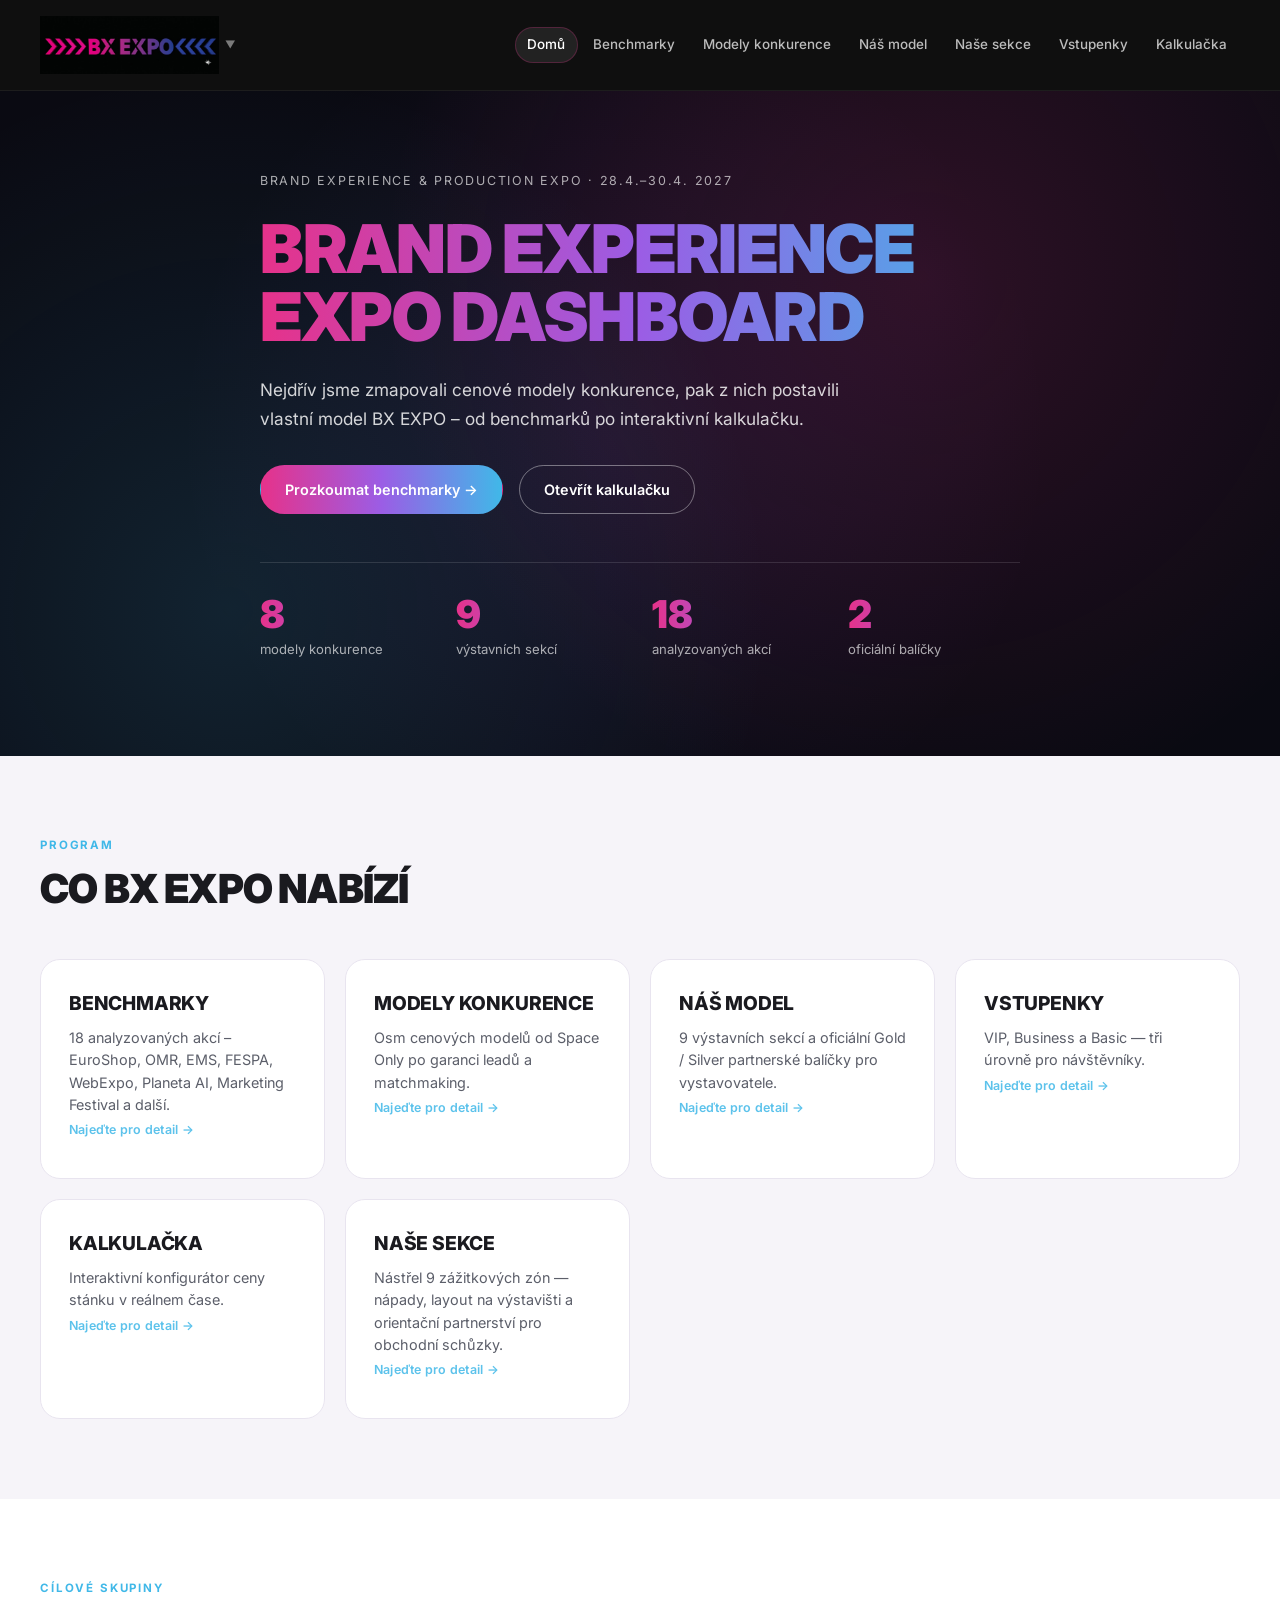
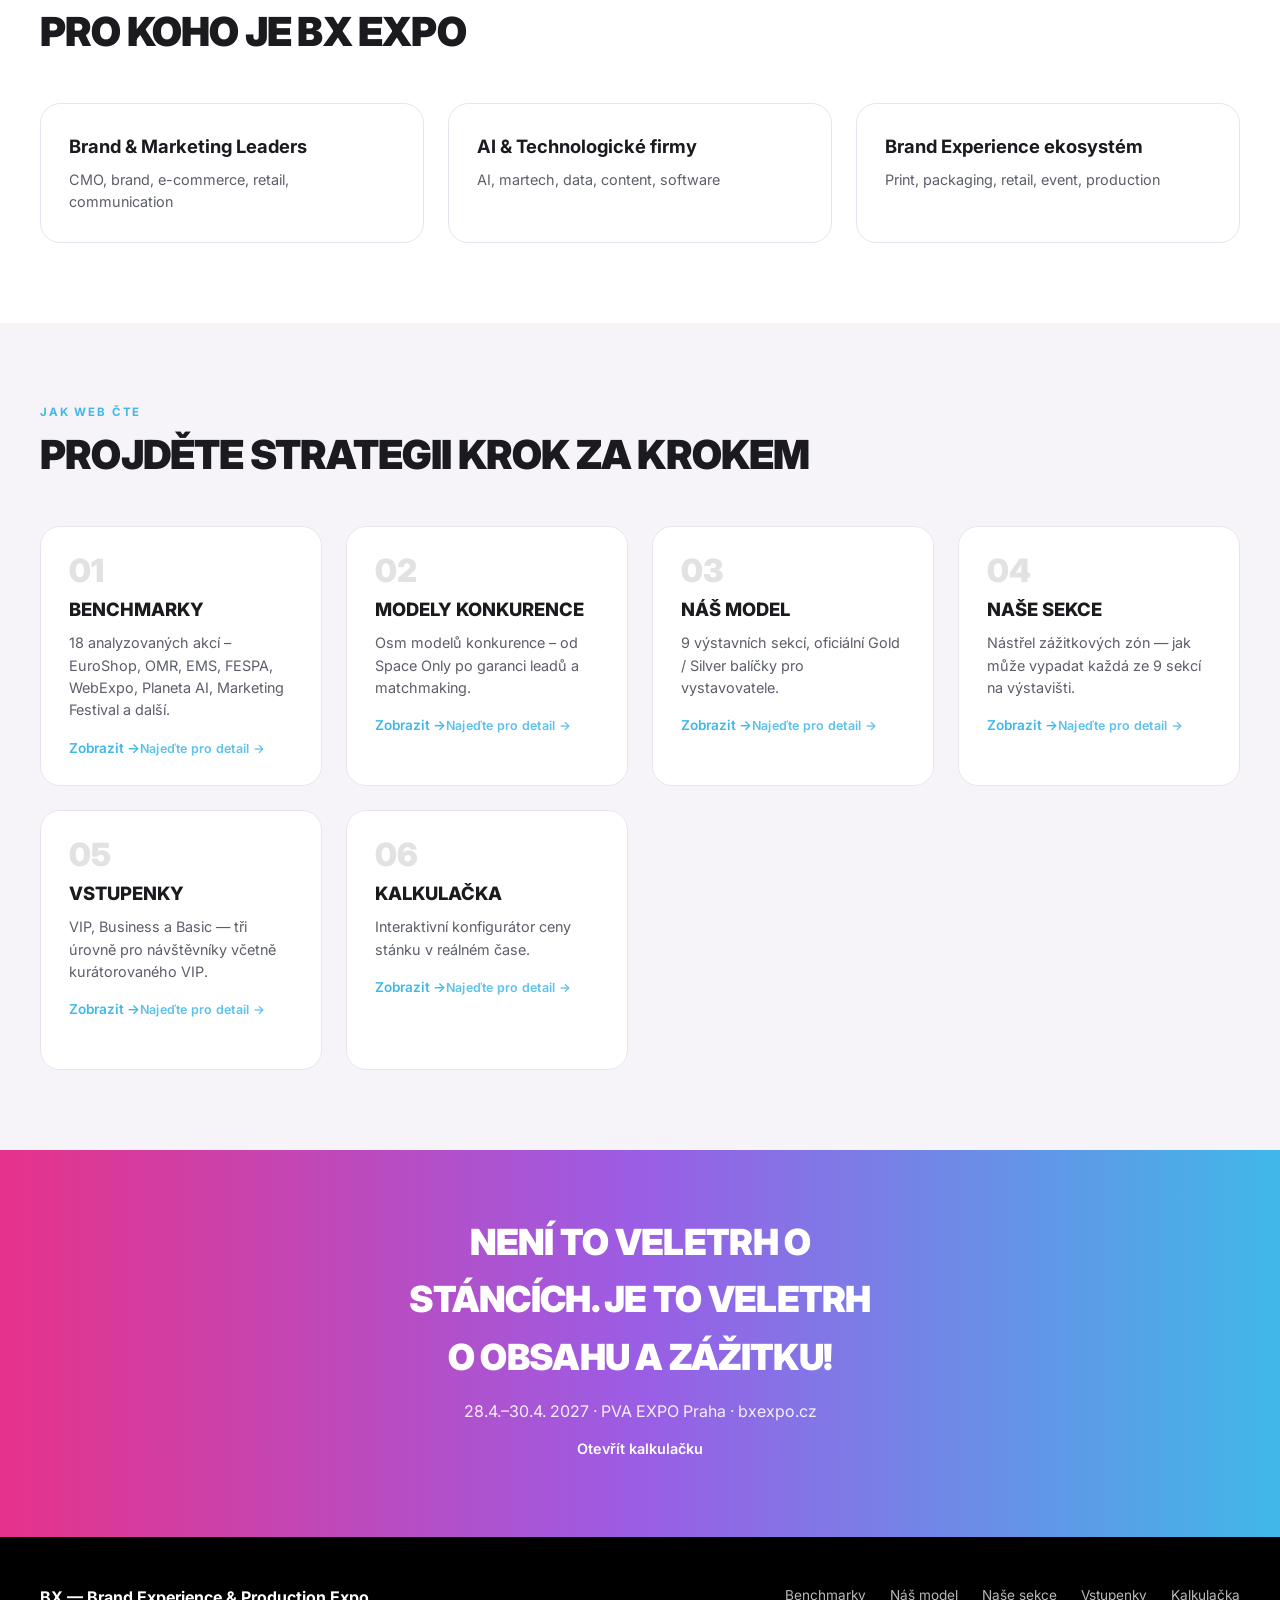
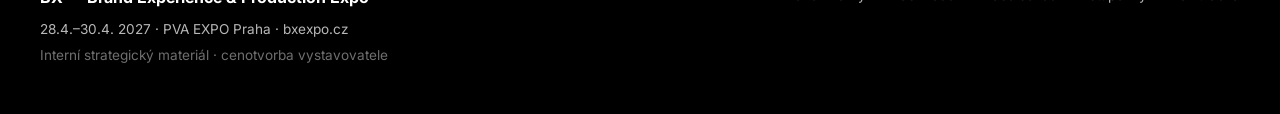
==== index.html @ 4efc547f "Auto-sync z Cursoru" ====
<!DOCTYPE html>
<html lang="cs">
<head>
<meta charset="UTF-8">
<meta name="viewport" content="width=device-width, initial-scale=1.0">
<title>Brand Experience EXPO Dashboard</title>
<meta name="description" content="Brand Experience EXPO Dashboard – strategie cenotvorby, benchmarky a kalkulačka.">
<meta property="og:title" content="Brand Experience EXPO Dashboard">
<meta property="og:description" content="Interní dashboard pro Brand Experience & Production Expo – benchmarky, modely a kalkulačka.">
<meta property="og:type" content="website">
<meta name="twitter:title" content="Brand Experience EXPO Dashboard">
<meta name="twitter:description" content="Interní dashboard pro Brand Experience & Production Expo.">
<style>
@import url('https://fonts.googleapis.com/css2?family=Inter:wght@400;500;600;700;800;900&display=swap');

:root {
--hero-bg: #0a0a12;
--hero-bg-dark: #000000;
--surface: #ffffff;
--surface-muted: #f6f4f9;
--surface-dark: #0d0d16;
--text: #1a1a1f;
--text-muted: #5c5f6a;
--text-light: #ffffff;
--text-light-muted: rgba(255, 255, 255, 0.72);
--border: #e8e4ef;
--bx-pink: #e6328a;
--bx-purple: #9b5de5;
--bx-cyan: #40b8e8;
--accent: var(--bx-cyan);
--accent-2: var(--bx-purple);
--accent-3: var(--bx-pink);
--accent-gradient: linear-gradient(90deg, #e6328a 0%, #9b5de5 50%, #40b8e8 100%);
--radius: 12px;
--radius-lg: 20px;
--shadow: 0 8px 32px rgba(0, 0, 0, 0.08);
--max-width: 1200px;
font-family:'Inter', system-ui, -apple-system, sans-serif;
line-height: 1.6;
color: var(--text);
background: var(--surface);
}

*, *::before, *::after { box-sizing: border-box; margin: 0; padding: 0; }
html { scroll-behavior: smooth; }
body { min-height: 100vh; }
a { color: inherit; text-decoration: none; }
img { max-width: 100%; display: block; }
button, input, select { font: inherit; }
button { cursor: pointer; border: none; background: none; }

.container { width: min(var(--max-width), calc(100% - 3rem)); margin-inline: auto; }

/* ── Header ── */
.site-header {
position: sticky;
top: 0;
z-index: 100;
background: rgba(0, 0, 0, 0.94);
backdrop-filter: blur(12px);
border-bottom: 1px solid rgba(255,255,255,0.06);
}
.header-inner {
display: flex;
align-items: center;
justify-content: space-between;
padding: 0.85rem 0;
gap: 2rem;
flex-wrap: wrap;
position: relative;
}
.logo {
display: flex;
align-items: center;
flex-shrink: 0;
margin-right: auto;
padding: 0.15rem 0;
transition: opacity 0.2s, transform 0.2s;
}
.logo:hover {
opacity: 0.92;
transform: scale(1.02);
}

.logo-picker {
position: relative;
flex-shrink: 0;
margin-right: auto;
}
.logo-picker-trigger {
display: flex;
align-items: center;
gap: 0.35rem;
padding: 0.15rem 0;
border-radius: 8px;
transition: opacity 0.2s, transform 0.2s;
cursor: pointer;
}
.logo-picker-trigger:hover {
opacity: 0.92;
transform: scale(1.02);
}
.logo-picker-chevron {
color: rgba(255,255,255,0.45);
font-size: 0.65rem;
line-height: 1;
transition: transform 0.2s;
}
.logo-picker.open.logo-picker-chevron {
transform: rotate(180deg);
}
.logo-picker-menu {
display: none;
position: absolute;
top: calc(100% + 0.5rem);
left: 0;
min-width: 280px;
max-width: min(420px, calc(100vw - 2rem));
max-height: min(70vh, 520px);
overflow-y: auto;
background: #111118;
border: 1px solid rgba(255,255,255,0.1);
border-radius: 14px;
box-shadow: 0 16px 48px rgba(0,0,0,0.45);
padding: 0.5rem;
z-index: 200;
}
.logo-picker.open.logo-picker-menu {
display: block;
}
.logo-picker-title {
font-size: 0.7rem;
text-transform: uppercase;
letter-spacing: 0.1em;
color: rgba(255,255,255,0.45);
padding: 0.35rem 0.6rem 0.55rem;
}
.logo-picker-option {
display: flex;
align-items: center;
gap: 0.75rem;
width: 100%;
padding: 0.55rem 0.65rem;
border-radius: 10px;
text-align: left;
color: rgba(255,255,255,0.85);
transition: background 0.15s;
}
.logo-picker-option:hover {
background: rgba(255,255,255,0.06);
}
.logo-picker-option.active {
background: rgba(230,50,138,0.12);
box-shadow: inset 0 0 0 1px rgba(230,50,138,0.28);
}
.logo-picker-option-preview {
flex: 0 0 210px;
height: 52px;
display: flex;
align-items: center;
justify-content: flex-start;
background: #000;
border-radius: 6px;
padding: 6px 12px;
overflow: hidden;
}
.logo-picker-option img {
height: 40px;
width: auto;
max-width: 186px;
object-fit: contain;
object-position: left center;
display: block;
}
.logo-picker-option-label {
font-size: 0.78rem;
font-weight: 600;
line-height: 1.3;
}

.logo-img {
height: 44px;
min-height: 44px;
width: auto;
display: block;
object-fit: contain;
object-position: left center;
}
.logo-img.logo-img--chevrons {
height: 58px;
min-height: 58px;
}
.nav-desktop { display: flex; gap: 0.15rem; flex-wrap: wrap; }
.nav-link {
color: var(--text-light-muted);
padding: 0.45rem 0.8rem;
border-radius: 999px;
font-size: 0.84rem;
font-weight: 500;
transition: all 0.2s;
}
.nav-link:hover,.nav-link.active {
color: var(--text-light);
background: rgba(255,255,255,0.08);
box-shadow: inset 0 0 0 1px rgba(230,50,138,0.25);
}
.mobile-nav-toggle { display: none; color: white; padding: 0.5rem; font-size: 1.5rem; line-height: 1; }

/* ── Buttons ── */
.btn {
display: inline-flex;
align-items: center;
justify-content: center;
gap: 0.5rem;
padding: 0.75rem 1.5rem;
border-radius: 999px;
font-weight: 600;
font-size: 0.9rem;
transition: all 0.2s;
border: 1px solid transparent;
white-space: nowrap;
}
.btn-primary { background: var(--accent-gradient); color: #fff; }
.btn-primary:hover { transform: translateY(-1px); box-shadow: 0 8px 24px rgba(230,50,138,0.28); }
.btn-outline { border-color: rgba(255,255,255,0.4); color: var(--text-light); }
.btn-outline:hover { background: rgba(255,255,255,0.1); }
.btn-dark { background: var(--hero-bg); color: var(--text-light); }
.btn-dark:hover { background: var(--hero-bg-dark); }

/* ── Hero ── */
.hero {
background: var(--hero-bg);
color: var(--text-light);
padding: 5rem 0 6rem;
position: relative;
overflow: hidden;
}
.hero::before {
content:'';
position: absolute;
inset: 0;
background:
radial-gradient(circle at 72% 28%, rgba(230,50,138,0.16), transparent 52%),
radial-gradient(circle at 18% 78%, rgba(64,184,232,0.14), transparent 46%),
radial-gradient(circle at 48% 52%, rgba(155,93,229,0.1), transparent 58%);
pointer-events: none;
}
.hero-content { position: relative; max-width: 760px; }
.hero-eyebrow {
font-size: 0.78rem;
text-transform: uppercase;
letter-spacing: 0.14em;
opacity: 0.65;
margin-bottom: 1.5rem;
}
.hero h1 {
font-size: clamp(2.4rem, 6vw, 4.2rem);
font-weight: 900;
line-height: 1.02;
letter-spacing: -0.02em;
text-transform: uppercase;
margin-bottom: 1.5rem;
background: var(--accent-gradient);
-webkit-background-clip: text;
-webkit-text-fill-color: transparent;
background-clip: text;
color: transparent;
}
.gradient-text {
background: var(--accent-gradient);
-webkit-background-clip: text;
-webkit-text-fill-color: transparent;
background-clip: text;
color: transparent;
}
.hero-lead { font-size: 1.08rem; opacity: 0.82; margin-bottom: 2rem; max-width: 580px; line-height: 1.65; }
.hero-actions { display: flex; flex-wrap: wrap; gap: 1rem; }
.stats-row {
display: grid;
grid-template-columns: repeat(auto-fit, minmax(130px, 1fr));
gap: 1.5rem;
margin-top: 3rem;
padding-top: 2rem;
border-top: 1px solid rgba(255,255,255,0.12);
}
.stat-num {
font-size: 2.4rem;
font-weight: 900;
line-height: 1;
background: var(--accent-gradient);
-webkit-background-clip: text;
-webkit-text-fill-color: transparent;
background-clip: text;
}
.stat-label { font-size: 0.82rem; opacity: 0.65; margin-top: 0.35rem; }

/* ── Page hero ── */
.page-hero {
background: var(--hero-bg);
color: var(--text-light);
padding: 3.5rem 0;
position: relative;
overflow: hidden;
}
.page-hero::before {
content:'';
position: absolute;
inset: 0;
background:
radial-gradient(circle at 82% 18%, rgba(64,184,232,0.12), transparent 45%),
radial-gradient(circle at 12% 82%, rgba(230,50,138,0.1), transparent 42%);
pointer-events: none;
}
.page-hero.container { position: relative; }
.page-hero h1 {
font-size: clamp(2rem, 4vw, 2.75rem);
font-weight: 900;
letter-spacing: -0.02em;
text-transform: uppercase;
background: var(--accent-gradient);
-webkit-background-clip: text;
-webkit-text-fill-color: transparent;
background-clip: text;
color: transparent;
}
.page-hero p { margin-top: 1rem; opacity: 0.78; max-width: 640px; font-size: 1.05rem; }

/* ── Sections ── */
.section { padding: 5rem 0; }
.section-muted { background: var(--surface-muted); }
.section-dark { background: var(--surface-dark); color: var(--text-light); }
.section-header { margin-bottom: 3rem; }
.section-eyebrow {
font-size: 0.72rem;
text-transform: uppercase;
letter-spacing: 0.16em;
color: var(--accent);
font-weight: 700;
margin-bottom: 0.75rem;
}
.section-title {
font-size: clamp(1.75rem, 4vw, 2.5rem);
font-weight: 900;
letter-spacing: -0.02em;
line-height: 1.12;
text-transform: uppercase;
}
.section-desc { margin-top: 1rem; color: var(--text-muted); max-width: 640px; font-size: 1.05rem; }
.section-dark.section-desc { color: var(--text-light-muted); }

/* ── Feature cards (IW style) ── */
.feature-grid {
display: grid;
grid-template-columns: repeat(auto-fill, minmax(260px, 1fr));
gap: 1.25rem;
}
.feature-card {
background: transparent;
border: none;
border-radius: var(--radius-lg);
padding: 0;
min-height: 220px;
}
.feature-card:hover { box-shadow: none; transform: none; }
.feature-card h3 {
font-size: 1.2rem;
font-weight: 800;
margin-bottom: 0.6rem;
text-transform: uppercase;
letter-spacing: -0.01em;
}
.feature-card p { font-size: 0.92rem; color: var(--text-muted); line-height: 1.55; }

/* ── Cards ── */
.card-grid { display: grid; grid-template-columns: repeat(auto-fill, minmax(300px, 1fr)); gap: 1.5rem; }
.card {
background: var(--surface);
border: 1px solid var(--border);
border-radius: var(--radius-lg);
padding: 1.75rem;
transition: box-shadow 0.2s, transform 0.2s;
}
.card:not(.flip-card):hover { box-shadow: var(--shadow); transform: translateY(-2px); }
.card-num { font-size: 0.75rem; font-weight: 700; color: var(--accent); margin-bottom: 0.5rem; }
.card h3 { font-size: 1.15rem; font-weight: 700; margin-bottom: 0.5rem; }
.card-sub { font-size: 0.85rem; color: var(--accent-2); font-weight: 500; margin-bottom: 0.75rem; }
.card p { font-size: 0.9rem; color: var(--text-muted); line-height: 1.55; }

/* ── Badges ── */
.badge {
display: inline-block;
padding: 0.2rem 0.6rem;
border-radius: 999px;
font-size: 0.68rem;
font-weight: 700;
text-transform: uppercase;
letter-spacing: 0.05em;
}
.badge-new { background: rgba(230,50,138,0.14); color: #c2187a; }
.badge-k { background: rgba(239,68,68,0.12); color: #dc2626; }
.badge-i { background: rgba(64,184,232,0.14); color: #1d9fd4; }
.badge-p { background: rgba(155,93,229,0.14); color: #7c3aed; }

/* ── Compare boxes ── */
.compare-grid { display: grid; grid-template-columns: repeat(auto-fit, minmax(280px, 1fr)); gap: 1.5rem; }
.compare-box { padding: 2rem; border-radius: var(--radius-lg); border: 1px solid var(--border); }
.compare-box.old { background: var(--surface-muted); }
.compare-box.new {
background: var(--surface-dark);
color: var(--text-light);
border-color: transparent;
box-shadow: 0 0 0 1px rgba(64,184,232,0.28);
}
.compare-box h3 { font-size: 1rem; font-weight: 700; margin-bottom: 1.25rem; }
.compare-box ul { list-style: none; display: flex; flex-direction: column; gap: 0.75rem; }
.compare-box li { font-size: 0.9rem; padding-left: 1.25rem; position: relative; }
.compare-box li::before { content:'→'; position: absolute; left: 0; opacity: 0.5; }

/* ── Ticket cards (IW pricing style) ── */
.ticket-grid { display: grid; grid-template-columns: repeat(auto-fill, minmax(260px, 1fr)); gap: 1.25rem; }
.ticket-card.official { border: 2px solid rgba(230,50,138,0.35); }
.ticket-card.official.highlight { border-color: var(--bx-pink); box-shadow: 0 12px 40px rgba(230,50,138,0.15); }
.package-badge {
display: inline-block;
font-size: 0.68rem;
font-weight: 700;
text-transform: uppercase;
letter-spacing: 0.08em;
color: var(--bx-pink);
background: rgba(230,50,138,0.1);
padding: 0.25rem 0.65rem;
border-radius: 999px;
margin-bottom: 0.75rem;
}
.draft-packages.ticket-card { opacity: 0.92; }

/* ── Vstupenky návštěvníků ── */
.vip-invite-banner {
background: linear-gradient(135deg, rgba(230,50,138,0.12) 0%, rgba(155,93,229,0.14) 50%, rgba(64,184,232,0.12) 100%);
border: 1px solid rgba(230,50,138,0.28);
border-radius: var(--radius-lg);
padding: 1.75rem 2rem;
margin-bottom: 2rem;
position: relative;
overflow: hidden;
}
.vip-invite-banner::before {
content:'';
position: absolute;
inset: 0;
background: radial-gradient(circle at 85% 20%, rgba(230,50,138,0.15), transparent 55%);
pointer-events: none;
}
.vip-invite-banner-inner { position: relative; max-width: 820px; }
.vip-invite-eyebrow {
display: inline-flex;
align-items: center;
gap: 0.4rem;
font-size: 0.68rem;
font-weight: 800;
text-transform: uppercase;
letter-spacing: 0.1em;
color: var(--bx-pink);
background: rgba(230,50,138,0.12);
padding: 0.3rem 0.75rem;
border-radius: 999px;
margin-bottom: 0.85rem;
}
.vip-invite-banner h3 {
font-size: 1.35rem;
font-weight: 900;
line-height: 1.25;
margin-bottom: 0.65rem;
}
.vip-invite-banner p {
font-size: 0.95rem;
color: var(--text-muted);
line-height: 1.6;
margin-bottom: 0.75rem;
}
.vip-invite-list {
list-style: none;
display: flex;
flex-wrap: wrap;
gap: 0.5rem 0.75rem;
margin-top: 1rem;
}
.vip-invite-list li {
font-size: 0.78rem;
font-weight: 600;
padding: 0.35rem 0.75rem;
border-radius: 999px;
background: rgba(255,255,255,0.75);
border: 1px solid rgba(230,50,138,0.18);
color: var(--text);
}

.visitor-ticket-grid {
display: grid;
grid-template-columns: repeat(auto-fill, minmax(260px, 1fr));
gap: 1.25rem;
}
.visitor-ticket-card {
background: var(--surface);
border: 1px solid var(--border);
border-radius: var(--radius-lg);
padding: 1.75rem;
display: flex;
flex-direction: column;
min-height: 320px;
transition: box-shadow 0.2s, transform 0.2s;
}
.visitor-ticket-card:hover {
box-shadow: var(--shadow);
transform: translateY(-2px);
}
.visitor-ticket-card.highlight {
border: 2px solid var(--bx-purple);
box-shadow: 0 12px 40px rgba(155,93,229,0.12);
}
.visitor-ticket-card h3 {
font-size: 1.15rem;
font-weight: 900;
text-transform: uppercase;
margin-bottom: 0.35rem;
}
.visitor-ticket-card .visitor-ticket-sub {
font-size: 0.85rem;
color: var(--text-muted);
margin-bottom: 1rem;
}
.visitor-ticket-card .visitor-ticket-price {
font-size: 1.5rem;
font-weight: 900;
margin-bottom: 0.35rem;
color: var(--text-muted);
}
.visitor-ticket-card .visitor-ticket-price-note {
font-size: 0.78rem;
color: var(--text-muted);
font-style: italic;
margin-bottom: 1rem;
}
.visitor-ticket-card .visitor-ticket-features {
list-style: none;
flex: 1;
}
.visitor-ticket-card .visitor-ticket-features li {
position: relative;
padding: 0.35rem 0 0.35rem 1.35rem;
font-size: 0.88rem;
color: var(--text);
line-height: 1.45;
}
.visitor-ticket-card .visitor-ticket-features li::before {
content:'✓';
position: absolute;
left: 0;
color: var(--accent);
font-weight: 700;
}
.visitor-ticket-card .visitor-ticket-features li.muted {
opacity: 0.45;
}
.visitor-ticket-card .visitor-ticket-features li.muted::before {
content:' —';
font-weight: 400;
}

.ticket-card {
background: transparent;
border: none;
border-radius: var(--radius-lg);
padding: 0;
display: block;
min-height: 340px;
transition: none;
}
.ticket-card:hover { transform: none; box-shadow: none; }
.ticket-card h3 { font-size: 1.1rem; font-weight: 800; margin-bottom: 0.25rem; text-transform: uppercase; }
.ticket-sub { font-size: 0.85rem; color: var(--text-muted); margin-bottom: 1rem; }
.ticket-price { font-size: 1.75rem; font-weight: 900; margin-bottom: 0.25rem; }
.ticket-price-old { font-size: 0.9rem; color: var(--text-muted); text-decoration: line-through; }
.ticket-calc-ref { font-size: 0.78rem; color: var(--text-muted); margin-bottom: 0.5rem; line-height: 1.4; }
.ticket-save {
display: inline-block;
margin-bottom: 0.75rem;
padding: 0.2rem 0.6rem;
border-radius: 999px;
font-size: 0.68rem;
font-weight: 700;
text-transform: uppercase;
letter-spacing: 0.04em;
background: rgba(64,184,232,0.14);
color: #1d9fd4;
}
.ticket-features { list-style: none; margin-top: 1rem; flex: 1; }
.ticket-features li {
font-size: 0.85rem;
padding: 0.35rem 0 0.35rem 1.25rem;
position: relative;
color: var(--text-muted);
}
.ticket-features li::before { content:'✓'; position: absolute; left: 0; color: var(--accent); font-weight: 700; }

/* ── Nav cards ── */
.nav-cards { display: grid; grid-template-columns: repeat(auto-fill, minmax(280px, 1fr)); gap: 1.5rem; }
.nav-card {
padding: 0;
border-radius: var(--radius-lg);
border: none;
background: transparent;
transition: none;
display: block;
min-height: 240px;
cursor: pointer;
text-decoration: none;
color: inherit;
}
.nav-card:hover { border-color: transparent; transform: none; box-shadow: none; }
.nav-card-num { font-size: 2rem; font-weight: 900; opacity: 0.12; margin-bottom: 0.5rem; line-height: 1; }
.nav-card h3 { font-size: 1.15rem; font-weight: 800; text-transform: uppercase; }
.nav-card p { color: var(--text-muted); font-size: 0.9rem; margin-top: 0.5rem; }
.nav-card-link {
display: inline-flex;
align-items: center;
gap: 0.25rem;
margin-top: 1rem;
font-weight: 600;
font-size: 0.85rem;
color: var(--accent);
}

/* ── Filters ── */
.filter-row { display: flex; flex-wrap: wrap; gap: 0.5rem; margin-bottom: 2rem; }
.filter-pill {
padding: 0.4rem 1rem;
border-radius: 999px;
border: 1px solid var(--border);
font-size: 0.85rem;
font-weight: 500;
transition: all 0.15s;
cursor: pointer;
background: white;
}
.filter-pill.active,.filter-pill:hover { background: var(--accent-gradient); color: white; border-color: transparent; }

/* ── Insight box ── */
.insight-box {
margin-top: 1rem;
padding: 0.75rem 1rem;
background: rgba(64,184,232,0.08);
border-radius: var(--radius);
font-size: 0.85rem;
color: var(--text-muted);
border-left: 3px solid var(--accent);
}
.benchmark-list { list-style: none; margin-top: 0.75rem; }
.benchmark-list li { font-size: 0.8rem; color: var(--text-muted); padding: 0.2rem 0; }
.benchmark-list li::before { content:'•'; color: var(--accent); }

/* ── Benchmark ceník (klik) ── */
.pricelist-wrap { position: relative; display: inline-block; margin-top: 0.75rem; z-index: 2; }
.pricelist-btn {
padding: 0.35rem 0.9rem;
font-size: 0.78rem;
font-weight: 700;
letter-spacing: 0.02em;
border: 1px solid rgba(64,184,232,0.45);
border-radius: 999px;
background: rgba(64,184,232,0.12);
color: var(--accent);
cursor: pointer;
transition: all 0.15s;
}
.pricelist-btn:hover,
.pricelist-btn.is-active {
background: var(--accent-gradient);
color: #fff;
border-color: transparent;
}
#pricelist-backdrop {
display: none;
position: fixed;
inset: 0;
background: rgba(0,0,0,0.45);
z-index: 9999;
}
#pricelist-backdrop.is-visible { display: block; }
#pricelist-portal {
display: none;
position: fixed;
z-index: 10000;
left: 50%;
top: 50%;
transform: translate(-50%, -50%);
width: min(720px, calc(100vw - 2rem));
max-height: min(80vh, 600px);
overflow: auto;
background: var(--surface-dark);
color: var(--text-light);
border: 1px solid rgba(255,255,255,0.12);
border-radius: var(--radius-lg);
box-shadow: 0 20px 50px rgba(0,0,0,0.35);
padding: 2.5rem 1.1rem 1.1rem;
pointer-events: auto;
}
#pricelist-portal.is-visible { display: block; }
.pricelist-close {
position: sticky;
top: 0;
float: right;
width: 32px;
height: 32px;
margin: -1.5rem 0 0.5rem 0.5rem;
border: none;
border-radius: 50%;
background: rgba(255,255,255,0.12);
color: var(--text-light);
font-size: 1.25rem;
line-height: 1;
cursor: pointer;
z-index: 2;
}
.pricelist-close:hover { background: rgba(255,255,255,0.16); }
#pricelist-portal h4 {
font-size: 0.72rem;
text-transform: uppercase;
letter-spacing: 0.1em;
opacity: 0.55;
margin-bottom: 0.75rem;
}
.pricelist-table {
width: 100%;
border-collapse: collapse;
font-size: 0.72rem;
line-height: 1.4;
}
.pricelist-table th,
.pricelist-table td {
padding: 0.45rem 0.5rem;
text-align: left;
vertical-align: top;
border-bottom: 1px solid rgba(255,255,255,0.07);
}
.pricelist-table th {
font-size: 0.65rem;
text-transform: uppercase;
letter-spacing: 0.06em;
opacity: 0.5;
font-weight: 600;
}
.pricelist-table tr.cat-row td {
background: rgba(64,184,232,0.12);
color: var(--accent);
font-weight: 700;
font-size: 0.68rem;
text-transform: uppercase;
letter-spacing: 0.04em;
border-bottom: none;
padding-top: 0.65rem;
}
.pricelist-table tr.cat-row:first-child td { padding-top: 0.35rem; }
.pricelist-table tr.cat-note td {
font-size: 0.68rem;
opacity: 0.55;
font-style: italic;
padding-top: 0;
border-bottom: 1px solid rgba(255,255,255,0.07);
}
.pricelist-table.col-price { white-space: nowrap; font-weight: 700; color: var(--accent); }
.pricelist-table.col-czk { white-space: nowrap; opacity: 0.7; }
.pricelist-table--simple td:first-child { width: 58%; }
@media (hover: hover) {
.flip-card.pricelist-open:hover .flip-card-inner { transform: rotateY(180deg); }
}

/* ── Layer stack ── */
.layer-stack { display: flex; flex-direction: column; gap: 0.75rem; max-width: 640px; }
.layer-item {
padding: 0;
border-radius: var(--radius);
background: transparent;
border: none;
min-height: 190px;
}
.layer-item .flip-card-front {
border-left: 4px solid var(--accent);
}
.layer-stack .layer-item:nth-child(2) .flip-card-front { border-left-color: var(--accent-2); }
.layer-stack .layer-item:nth-child(3) .flip-card-front { border-left-color: var(--accent-3); }
.layer-item .flip-card-back ul {
margin-top: 0.5rem;
padding-left: 1.25rem;
font-size: 0.9rem;
}
.layer-tag { font-size: 0.7rem; text-transform: uppercase; letter-spacing: 0.1em; opacity: 0.5; margin-bottom: 0.25rem; }
.layer-item ul { margin-top: 0.5rem; padding-left: 1.25rem; font-size: 0.9rem; color: var(--text-muted); }

/* ── Calculator ── */
.calc-layout { display: grid; grid-template-columns: 1fr 380px; gap: 2rem; align-items: start; }
.calc-step {
background: var(--surface);
border: 1px solid var(--border);
border-radius: var(--radius-lg);
padding: 1.5rem;
margin-bottom: 1rem;
}
.calc-step-header { display: flex; align-items: center; gap: 0.75rem; margin-bottom: 1rem; }
.step-num {
width: 28px; height: 28px; border-radius: 50%;
background: var(--accent-gradient); color: white;
font-size: 0.75rem; font-weight: 700;
display: grid; place-items: center;
}
.calc-step h3 { font-size: 1rem; font-weight: 700; }
.option-grid { display: grid; grid-template-columns: repeat(auto-fill, minmax(200px, 1fr)); gap: 0.75rem; }
.option-btn {
text-align: left;
padding: 1rem;
border: 1px solid var(--border);
border-radius: var(--radius);
transition: all 0.15s;
background: white;
width: 100%;
}
.option-btn:hover { border-color: var(--accent); }
.option-btn.selected { border-color: var(--bx-cyan); background: rgba(64,184,232,0.06); box-shadow: 0 0 0 1px var(--bx-cyan); }
.option-btn strong { display: block; font-size: 0.9rem; margin-bottom: 0.25rem; }
.option-btn span { font-size: 0.8rem; color: var(--text-muted); }
.area-control { display: flex; align-items: center; gap: 1rem; }
.area-control input[type='range'] { flex: 1; accent-color: var(--accent); }
.area-control button {
width: 36px; height: 36px; border-radius: 50%;
background: var(--surface-muted); border: 1px solid var(--border);
font-size: 1.2rem; line-height: 1;
}
.area-value { font-size: 1.5rem; font-weight: 900; min-width: 80px; text-align: center; }
.extra-inputs { display: flex; gap: 1.5rem; flex-wrap: wrap; }
.extra-inputs label { font-size: 0.9rem; }
.extra-inputs input[type='number'] {
width: 60px; margin-left: 8px;
padding: 0.35rem 0.5rem;
border: 1px solid var(--border);
border-radius: 6px;
}

.calc-legend {
display: flex;
flex-wrap: wrap;
gap: 0.75rem 1.25rem;
padding: 1rem 1.25rem;
margin-bottom: 1.25rem;
background: var(--surface-muted);
border: 1px solid var(--border);
border-radius: var(--radius-lg);
font-size: 0.82rem;
color: var(--text-muted);
}
.calc-legend-item { display: flex; align-items: center; gap: 0.5rem; }

.calc-block { margin-bottom: 1.75rem; }
.calc-block-header {
display: flex;
align-items: center;
gap: 0.75rem;
margin-bottom: 0.85rem;
padding-bottom: 0.65rem;
border-bottom: 2px solid var(--border);
}
.calc-block-header h2 {
font-size: 0.92rem;
font-weight: 800;
text-transform: uppercase;
letter-spacing: 0.06em;
}
.calc-block-desc {
font-size: 0.78rem;
color: var(--text-muted);
margin: -0.35rem 0 0.85rem;
}

.calc-status-badge {
display: inline-flex;
align-items: center;
font-size: 0.62rem;
font-weight: 800;
text-transform: uppercase;
letter-spacing: 0.08em;
padding: 0.22rem 0.55rem;
border-radius: 999px;
white-space: nowrap;
}
.calc-status-badge--official {
color: #0d7a52;
background: rgba(13, 122, 82, 0.12);
border: 1px solid rgba(13, 122, 82, 0.25);
}
.calc-status-badge--draft {
color: #9a6700;
background: rgba(154, 103, 0, 0.1);
border: 1px solid rgba(154, 103, 0, 0.22);
}

.calc-step--official {
border-left: 4px solid rgba(13, 122, 82, 0.55);
}
.calc-step--draft {
border-left: 4px solid rgba(154, 103, 0, 0.45);
background: rgba(154, 103, 0, 0.025);
}
.calc-step-header.calc-status-badge { margin-left: auto; }

.calc-subblock {
padding: 0.85rem 1rem;
border-radius: var(--radius);
margin-bottom: 0.75rem;
}
.calc-subblock--official {
background: rgba(13, 122, 82, 0.05);
border: 1px solid rgba(13, 122, 82, 0.15);
}
.calc-subblock--draft {
background: rgba(154, 103, 0, 0.04);
border: 1px solid rgba(154, 103, 0, 0.14);
}
.calc-subblock-label {
display: flex;
align-items: center;
gap: 0.5rem;
font-size: 0.72rem;
font-weight: 700;
text-transform: uppercase;
letter-spacing: 0.06em;
margin-bottom: 0.65rem;
color: var(--text-muted);
}

.summary-status-tag {
display: inline-block;
font-size: 0.58rem;
font-weight: 800;
text-transform: uppercase;
letter-spacing: 0.06em;
padding: 0.12rem 0.4rem;
border-radius: 999px;
margin-left: 0.35rem;
vertical-align: middle;
}
.summary-status-tag--official { color: #5eead4; background: rgba(13, 122, 82, 0.35); }
.summary-status-tag--draft { color: #fde68a; background: rgba(154, 103, 0, 0.35); }
.summary-subtotal {
display: flex;
justify-content: space-between;
gap: 1rem;
padding: 0.55rem 0;
font-size: 0.78rem;
font-weight: 600;
opacity: 0.75;
}
.summary-subtotal--official { color: #5eead4; }
.summary-subtotal--draft { color: #fde68a; }

.summary-panel {
position: sticky;
top: 5rem;
background: var(--surface-dark);
color: var(--text-light);
border-radius: var(--radius-lg);
padding: 1.75rem;
}
.summary-panel h3 { font-size: 0.8rem; text-transform: uppercase; letter-spacing: 0.1em; opacity: 0.6; margin-bottom: 1rem; }
.summary-line { display: flex; justify-content: space-between; gap: 1rem; padding: 0.6rem 0; border-bottom: 1px solid rgba(255,255,255,0.08); font-size: 0.85rem; }
.summary-line.detail { opacity: 0.55; font-size: 0.75rem; display: block; }
.summary-total { margin-top: 1rem; padding-top: 1rem; border-top: 1px solid rgba(255,255,255,0.15); }
.summary-total.amount { font-size: 2rem; font-weight: 900; color: var(--accent); }
.breakdown-bar { display: flex; height: 6px; border-radius: 999px; overflow: hidden; margin: 1rem 0; gap: 2px; }
.breakdown-seg:nth-child(1) { background: #e6328a; }
.breakdown-seg:nth-child(2) { background: #9b5de5; }
.breakdown-seg:nth-child(3) { background: #40b8e8; }
.breakdown-seg:nth-child(4) { background: #ffd54f; }
.benchmark-compare { margin-top: 1.5rem; padding-top: 1rem; border-top: 1px solid rgba(255,255,255,0.1); }
.benchmark-compare h4 { font-size: 0.75rem; text-transform: uppercase; letter-spacing: 0.08em; opacity: 0.6; margin-bottom: 0.75rem; }

/* ── Tags row ── */
.tags-row { display: flex; flex-wrap: wrap; gap: 0.75rem; }
.tag-pill {
padding: 0.5rem 1rem;
border-radius: 999px;
font-size: 0.85rem;
font-weight: 600;
background: rgba(64,184,232,0.12);
color: #1d9fd4;
}

/* ── Footer ── */
.site-footer {
background: var(--hero-bg-dark);
color: var(--text-light-muted);
padding: 3rem 0;
font-size: 0.85rem;
}
.footer-inner { display: flex; flex-wrap: wrap; justify-content: space-between; gap: 2rem; }
.footer-brand { font-weight: 700; color: var(--text-light); font-size: 1rem; }
.footer-links { display: flex; flex-wrap: wrap; gap: 1.5rem; }
.footer-links a:hover { color: var(--text-light); }

/* ── CTA banner ── */
.cta-banner {
background: var(--accent-gradient);
color: white;
padding: 4rem 0;
text-align: center;
}
.cta-banner h2 {
font-size: clamp(1.5rem, 3vw, 2.25rem);
font-weight: 900;
text-transform: uppercase;
letter-spacing: -0.02em;
}
.cta-banner p { margin-top: 0.75rem; opacity: 0.9; max-width: 520px; margin-inline: auto; }
.cta-banner.btn { margin-top: 1.5rem; background: #000; color: #fff; border: 1px solid rgba(255,255,255,0.2); }
.cta-banner.btn:hover { background: rgba(255,255,255,0.08); }

/* ── Flip cards (Innovation Week style) ── */
.flip-card {
background: transparent;
border: none;
padding: 0;
perspective: 1200px;
cursor: pointer;
}
.flip-card:hover { box-shadow: none; transform: none; }
.flip-card-inner {
position: relative;
width: 100%;
height: 100%;
min-height: inherit;
transition: transform 0.65s cubic-bezier(0.4, 0, 0.2, 1);
transform-style: preserve-3d;
}
@media (hover: hover) {
.flip-card:hover .flip-card-inner { transform: rotateY(180deg); }
}
.flip-card.flipped .flip-card-inner { transform: rotateY(180deg); }
.flip-card-front,
.flip-card-back {
position: absolute;
inset: 0;
backface-visibility: hidden;
-webkit-backface-visibility: hidden;
border-radius: var(--radius-lg);
padding: 1.75rem;
display: flex;
flex-direction: column;
overflow: hidden;
}
.flip-card-front h3 {
font-size: 1.15rem;
font-weight: 800;
margin-bottom: 0.5rem;
}
.flip-card-front p { font-size: 0.9rem; color: var(--text-muted); line-height: 1.55; }
.flip-card-front .card-sub { font-size: 0.85rem; color: var(--accent-2); font-weight: 500; margin-bottom: 0.75rem; }
.flip-card-front .card-num { font-size: 0.75rem; font-weight: 700; color: var(--accent); margin-bottom: 0.5rem; }
.flip-card-front .nav-card-num { font-size: 2rem; font-weight: 900; opacity: 0.12; margin-bottom: 0.5rem; line-height: 1; }
.flip-card-front .nav-card-link {
display: inline-flex;
align-items: center;
gap: 0.25rem;
margin-top: 1rem;
font-weight: 600;
font-size: 0.85rem;
color: var(--accent);
}
.ticket-card .flip-card-front {
background: var(--surface);
border: 1px solid var(--border);
}
.ticket-card.highlight .flip-card-front {
border-color: var(--accent);
box-shadow: 0 0 0 1px var(--accent);
}
.ticket-card .flip-card-front h3 { font-size: 1.1rem; font-weight: 800; text-transform: uppercase; }
.ticket-card .flip-card-front .ticket-sub { font-size: 0.85rem; color: var(--text-muted); margin-bottom: 1rem; }
.ticket-card .flip-card-front .ticket-price { font-size: 1.75rem; font-weight: 900; margin-bottom: 0.25rem; }
.ticket-card .flip-card-front .ticket-calc-ref { font-size: 0.78rem; color: var(--text-muted); margin-bottom: 0.35rem; }
.ticket-card .flip-card-front .ticket-save { margin-bottom: 0.5rem; }
.ticket-card .flip-card-front .ticket-price-old { font-size: 0.9rem; color: var(--text-muted); text-decoration: line-through; }
.ticket-card .flip-card-back .ticket-features { list-style: none; margin-top: 0.5rem; }
.ticket-card .flip-card-back .ticket-features li {
font-size: 0.85rem;
padding: 0.35rem 0 0.35rem 1.25rem;
position: relative;
color: var(--text-light-muted);
}
.ticket-card .flip-card-back .ticket-features li::before { content:'✓'; position: absolute; left: 0; color: var(--accent); font-weight: 700; }
.feature-card .flip-card-front h3 {
font-size: 1.2rem;
text-transform: uppercase;
letter-spacing: -0.01em;
}
.flip-card-front {
background: var(--surface);
border: 1px solid var(--border);
justify-content: flex-start;
transition: border-color 0.2s, box-shadow 0.2s;
}
.flip-card:hover.flip-card-front {
border-color: rgba(230,50,138,0.28);
box-shadow: var(--shadow);
}
.flip-card-back {
background: var(--surface-dark);
color: var(--text-light);
border: 1px solid rgba(255,255,255,0.08);
transform: rotateY(180deg);
overflow-y: auto;
gap: 0.65rem;
}
.flip-card-back h3 {
font-size: 1rem;
font-weight: 800;
text-transform: uppercase;
letter-spacing: -0.01em;
margin-bottom: 0.25rem;
}
.flip-card-back p,
.flip-card-back li { color: var(--text-light-muted); font-size: 0.85rem; line-height: 1.5; }
.flip-card-back .insight-box {
background: rgba(64,184,232,0.12);
border-left-color: var(--accent);
color: var(--text-light-muted);
margin-top: 0.75rem;
flex-shrink: 0;
}
.flip-card-back .pricelist-wrap {
margin-top: 0;
display: block;
}
.card-back-footer {
margin-top: auto;
padding-top: 0.85rem;
display: flex;
flex-direction: column;
align-items: flex-start;
gap: 0.7rem;
flex-shrink: 0;
width: 100%;
border-top: 1px solid rgba(255,255,255,0.08);
}
.card-back-footer.pricelist-wrap {
margin-top: 0;
}
.flip-card-back .card-back-footer a {
color: var(--accent);
font-size: 0.85rem;
font-weight: 600;
margin-top: 0;
padding-top: 0;
display: inline-block;
}
.flip-card-back a {
color: var(--accent);
font-size: 0.85rem;
font-weight: 600;
margin-top: auto;
padding-top: 0.75rem;
flex-shrink: 0;
}
.flip-card-back .benchmark-list li::before { color: var(--accent); }
.flip-card-back .card-sub { color: var(--accent-2); }
.flip-hint {
margin-top: auto;
padding-top: 1rem;
font-size: 0.78rem;
font-weight: 600;
color: var(--accent);
opacity: 0.85;
letter-spacing: 0.02em;
}
.flip-card-front .flip-card-header {
display: flex;
justify-content: space-between;
align-items: flex-start;
gap: 0.5rem;
width: 100%;
}
#benchmark-grid .flip-card { min-height: 300px; }
.benchmark-calendar {
background: var(--surface);
border: 1px solid var(--border);
border-radius: var(--radius-lg);
padding: 1.25rem 1rem 1rem;
margin-bottom: 2rem;
box-shadow: var(--shadow-sm);
}
.benchmark-calendar-head {
display: flex;
flex-wrap: wrap;
align-items: flex-end;
justify-content: space-between;
gap: 0.75rem 1.5rem;
margin-bottom: 1rem;
}
.benchmark-calendar-head h2 {
font-size: 1.15rem;
font-weight: 800;
letter-spacing: -0.02em;
margin: 0;
}
.benchmark-calendar-head p {
margin: 0.35rem 0 0;
font-size: 0.88rem;
color: var(--text-muted);
max-width: 52rem;
}
.benchmark-calendar-legend {
display: flex;
flex-wrap: wrap;
gap: 0.65rem 1rem;
font-size: 0.78rem;
color: var(--text-muted);
}
.benchmark-calendar-legend span {
display: inline-flex;
align-items: center;
gap: 0.35rem;
}
.benchmark-calendar-legend i {
width: 0.65rem;
height: 0.65rem;
border-radius: 999px;
display: inline-block;
}
.legend-veletrh i { background: #40b8e8; }
.legend-konference i { background: #9b5de5; }
.legend-festival i { background: #e6328a; }
.legend-bx i { background: linear-gradient(135deg, #e6328a, #9b5de5); box-shadow: 0 0 0 2px rgba(230,50,138,0.25); }
.benchmark-calendar-grid {
display: grid;
grid-template-columns: repeat(12, minmax(72px, 1fr));
gap: 0.45rem;
overflow-x: auto;
padding-bottom: 0.25rem;
}
.benchmark-calendar-month {
min-height: 120px;
background: rgba(255,255,255,0.55);
border: 1px solid var(--border);
border-radius: var(--radius);
padding: 0.55rem 0.45rem;
display: flex;
flex-direction: column;
gap: 0.35rem;
}
.benchmark-calendar-month.is-bx-month {
border-color: rgba(230,50,138,0.45);
background: linear-gradient(180deg, rgba(230,50,138,0.08), rgba(155,93,229,0.06));
}
.benchmark-calendar-month-label {
font-size: 0.72rem;
font-weight: 800;
text-transform: uppercase;
letter-spacing: 0.06em;
color: var(--text-muted);
}
.benchmark-calendar-events {
display: flex;
flex-direction: column;
gap: 0.3rem;
flex: 1;
}
.benchmark-calendar-event {
appearance: none;
border: 0;
text-align: left;
cursor: pointer;
border-radius: 8px;
padding: 0.35rem 0.4rem;
font: inherit;
font-size: 0.72rem;
line-height: 1.25;
color: #fff;
transition: transform 0.15s ease, box-shadow 0.15s ease, opacity 0.15s ease;
}
.benchmark-calendar-event:hover {
transform: translateY(-1px);
box-shadow: 0 4px 12px rgba(0,0,0,0.12);
}
.benchmark-calendar-event.is-hidden { display: none; }
.benchmark-calendar-event.is-dimmed { opacity: 0.22; pointer-events: none; }
.benchmark-calendar-event.cat-veletrh { background: linear-gradient(135deg, #2aa8d6, #40b8e8); }
.benchmark-calendar-event.cat-konference { background: linear-gradient(135deg, #7b44d4, #9b5de5); }
.benchmark-calendar-event.cat-festival { background: linear-gradient(135deg, #c42478, #e6328a); }
.benchmark-calendar-event.cat-bx {
background: linear-gradient(135deg, #e6328a 0%, #9b5de5 55%, #40b8e8 100%);
font-weight: 800;
box-shadow: 0 0 0 1px rgba(230,50,138,0.35);
}
.benchmark-calendar-event strong {
display: block;
font-size: 0.74rem;
font-weight: 800;
}
.benchmark-calendar-event span {
display: block;
opacity: 0.92;
font-size: 0.68rem;
}
.benchmark-calendar-note {
margin-top: 0.85rem;
font-size: 0.78rem;
color: var(--text-muted);
}
@media (max-width: 960px) {
.benchmark-calendar-grid { grid-template-columns: repeat(6, minmax(88px, 1fr)); }
}
@media (max-width: 560px) {
.benchmark-calendar-grid { grid-template-columns: repeat(4, minmax(88px, 1fr)); }
}
#page-archetypy .flip-card { min-height: 340px; }
#page-model .card-grid .flip-card { min-height: 280px; }
.ticket-card.flip-card { min-height: 360px; }
.nav-card.flip-card { min-height: 260px; }
.feature-card.flip-card { min-height: 220px; }

/* ── Hidden filter ── */
[data-category].hidden { display: none; }

/* ── Responsive ── */
@media (max-width: 960px) {
.calc-layout { grid-template-columns: 1fr; }
.summary-panel { position: static; }
}
@media (max-width: 768px) {
.logo-img { height: 36px; }
.logo-img.logo-img--chevrons { height: 46px; min-height: 46px; }
.nav-desktop { display: none; }
.mobile-nav-toggle { display: block; }
.site-header.nav-open.nav-desktop {
display: flex;
flex-direction: column;
position: absolute;
top: 100%;
left: 0;
right: 0;
background: var(--hero-bg);
padding: 1rem;
border-bottom: 1px solid rgba(255,255,255,0.1);
}
.header-inner.btn-primary { display: none; }
}

.page-view { display: none; }
.page-view.active { display: block; }

/* ── Zážitkové zóny / Naše sekce ── */
.zone-draft-banner {
background: linear-gradient(135deg, rgba(230,50,138,0.08) 0%, rgba(155,93,229,0.1) 50%, rgba(64,184,232,0.08) 100%);
border: 1px dashed rgba(155,93,229,0.35);
border-radius: var(--radius-lg);
padding: 1.25rem 1.5rem;
margin-bottom: 2.5rem;
}
.zone-draft-banner p { font-size: 0.92rem; color: var(--text-muted); line-height: 1.6; margin: 0; }
.zone-draft-banner strong { color: var(--text); }

.zone-grid {
display: grid;
grid-template-columns: repeat(auto-fill, minmax(340px, 1fr));
gap: 1.5rem;
}
.zone-card {
background: var(--surface);
border: 1px solid var(--border);
border-radius: var(--radius-lg);
padding: 0;
overflow: hidden;
display: flex;
flex-direction: column;
transition: box-shadow 0.2s, transform 0.2s;
}
.zone-card:hover { box-shadow: var(--shadow); transform: translateY(-2px); }
.zone-card-header {
padding: 1.35rem 1.5rem 1rem;
border-bottom: 1px solid var(--border);
background: linear-gradient(180deg, var(--surface-muted) 0%, var(--surface) 100%);
}
.zone-card-num {
font-size: 0.72rem;
font-weight: 800;
letter-spacing: 0.1em;
text-transform: uppercase;
color: var(--accent);
margin-bottom: 0.35rem;
}
.zone-card-header h3 {
font-size: 1.12rem;
font-weight: 800;
line-height: 1.3;
margin-bottom: 0.45rem;
}
.zone-card-tags {
display: flex;
flex-wrap: wrap;
gap: 0.35rem;
}
.zone-tag {
font-size: 0.68rem;
font-weight: 600;
padding: 0.15rem 0.5rem;
border-radius: 999px;
background: rgba(64,184,232,0.12);
color: #1d9fd4;
}
.zone-card-body { padding: 1.25rem 1.5rem 1.5rem; flex: 1; display: flex; flex-direction: column; gap: 1.1rem; }
.zone-block-label {
font-size: 0.68rem;
font-weight: 800;
letter-spacing: 0.08em;
text-transform: uppercase;
color: var(--accent-2);
margin-bottom: 0.45rem;
}
.zone-ideas { list-style: none; display: flex; flex-direction: column; gap: 0.35rem; }
.zone-ideas li {
font-size: 0.86rem;
color: var(--text-muted);
padding-left: 1rem;
position: relative;
line-height: 1.45;
}
.zone-ideas li::before {
content:'→';
position: absolute;
left: 0;
color: var(--accent);
font-weight: 700;
font-size: 0.75rem;
}
.zone-layout {
background: var(--surface-muted);
border-radius: var(--radius);
padding: 1rem 1.1rem;
border-left: 3px solid var(--bx-pink);
}
.zone-layout p {
font-size: 0.86rem;
color: var(--text);
line-height: 1.55;
margin: 0;
}
.zone-layout-img-wrap {
margin-top: 0.85rem;
border-radius: var(--radius);
border: 1px solid var(--border);
overflow: hidden;
aspect-ratio: 16 / 9;
cursor: zoom-in;
background: var(--surface-muted);
}
.zone-layout-img {
width: 100%;
height: 100%;
display: block;
object-fit: cover;
transition: transform 0.45s cubic-bezier(0.25, 0.46, 0.45, 0.94);
will-change: transform;
}
.zone-layout-img-wrap:hover.zone-layout-img {
transform: scale(1.08);
}
.zone-layout-img-wrap:hover {
box-shadow: 0 10px 28px rgba(0, 0, 0, 0.12);
}
.zone-layout-caption {
font-size: 0.72rem;
color: var(--text-muted);
margin-top: 0.45rem;
font-style: italic;
}
.zone-partner-hint {
font-size: 0.78rem;
color: var(--text-muted);
padding-top: 0.5rem;
border-top: 1px solid var(--border);
margin-top: auto;
}
.zone-partner-hint strong { color: var(--accent-3); font-weight: 700; }

@media (max-width: 720px) {
.zone-grid { grid-template-columns: 1fr; }
}
</style>
</head>
<body>

<header class="site-header">
<div class="container header-inner">
<div class="logo-picker" id="logo-picker">
<button type="button" class="logo-picker-trigger" id="logo-picker-trigger" aria-label="Vybrat logo" aria-expanded="false" aria-haspopup="listbox">
<img src="" alt="BX EXPO" class="logo-img" id="logo-img-active">
<span class="logo-picker-chevron" aria-hidden="true">▼</span>
</button>
<div class="logo-picker-menu" id="logo-picker-menu" role="listbox" aria-label="Varianty loga"></div>
</div>
<nav class="nav-desktop">
<a href="#domu" data-page="domu" class="nav-link active">Domů</a>
<a href="#benchmarky" data-page="benchmarky" class="nav-link">Benchmarky</a>
<a href="#archetypy" data-page="archetypy" class="nav-link">Modely konkurence</a>
<a href="#model" data-page="model" class="nav-link">Náš model</a>
<a href="#sekce" data-page="sekce" class="nav-link">Naše sekce</a>
<a href="#vstupenky" data-page="vstupenky" class="nav-link">Vstupenky</a>
<a href="#kalkulacka" data-page="kalkulacka" class="nav-link">Kalkulačka</a>
</nav>
<button class="mobile-nav-toggle" aria-label="Menu">☰</button>
</div>
</header>

<main>
<div id="page-domu" class="page-view active">
<section class="hero">
<div class="container hero-content">
<div class="hero-eyebrow">Brand Experience & Production Expo · 28.4.–30.4. 2027</div>
<h1>Brand Experience EXPO Dashboard</h1>
<p class="hero-lead">
Nejdřív jsme zmapovali cenové modely konkurence, pak z nich postavili vlastní model BX EXPO – od benchmarků po interaktivní kalkulačku.
</p>
<div class="hero-actions">
<a href="#benchmarky" data-page="benchmarky" class="btn btn-primary">Prozkoumat benchmarky →</a>
<a href="#kalkulacka" data-page="kalkulacka" class="btn btn-outline">Otevřít kalkulačku</a>
</div>
<div class="stats-row">
<div><div class="stat-num">8</div><div class="stat-label">modely konkurence</div></div>
<div><div class="stat-num">9</div><div class="stat-label">výstavních sekcí</div></div>
<div><div class="stat-num">18</div><div class="stat-label">analyzovaných akcí</div></div>
<div><div class="stat-num">2</div><div class="stat-label">oficiální balíčky</div></div>
</div>
</div>
</section>

<section class="section section-muted">
<div class="container">
<div class="section-header">
<div class="section-eyebrow">Program</div>
<h2 class="section-title">Co BX EXPO nabízí</h2>
</div>
<div class="feature-grid">
<div class="feature-card">
<h3>Benchmarky</h3>
<p>18 analyzovaných akcí – EuroShop, OMR, EMS, FESPA, WebExpo, Planeta AI, Marketing Festival a další. Přední veletrhy používají opakující se modely cenotvorby.</p>
</div>
<div class="feature-card">
<h3>Modely konkurence</h3>
<p>Osm cenových modelů od Space Only po garanci leadů a matchmaking. Základ pro návrh vlastní cenotvorby BX EXPO.</p>
</div>
<div class="feature-card">
<h3>Náš model</h3>
<p>9 výstavních sekcí a oficiální Gold / Silver partnerské balíčky pro vystavovatele.</p>
</div>
<div class="feature-card">
<h3>Vstupenky</h3>
<p>VIP, Business a Basic — tři úrovně pro návštěvníky. VIP pro rozhodovací pozice a speakery.</p>
</div>
<div class="feature-card">
<h3>Kalkulačka</h3>
<p>Interaktivní konfigurátor ceny stánku v reálnem čase. Vystavovatel vidí, z čeho se cena skládá.</p>
</div>
<div class="feature-card">
<h3>Naše sekce</h3>
<p>Nástřel 9 zážitkových zón — nápady, layout na výstavišti a orientační partnerství pro obchodní schůzky.</p>
</div>
</div>
</div>
</section>

<section class="section">
<div class="container">
<div class="section-header">
<div class="section-eyebrow">Cílové skupiny</div>
<h2 class="section-title">Pro koho je BX EXPO</h2>
</div>
<div class="card-grid">
<div class="card">
<h3>Brand & Marketing Leaders</h3>
<p>CMO, brand, e-commerce, retail, communication</p>
</div>
<div class="card">
<h3>AI & Technologické firmy</h3>
<p>AI, martech, data, content, software</p>
</div>
<div class="card">
<h3>Brand Experience ekosystém</h3>
<p>Print, packaging, retail, event, production</p>
</div>
</div>
</div>
</section>

<section class="section section-muted">
<div class="container">
<div class="section-header">
<div class="section-eyebrow">Jak web čte</div>
<h2 class="section-title">Projděte strategii krok za krokem</h2>
</div>
<div class="nav-cards">
<a href="#benchmarky" data-page="benchmarky" class="nav-card">
<div class="nav-card-num">01</div>
<h3>Benchmarky</h3>
<p>18 analyzovaných akcí – EuroShop, OMR, EMS, FESPA, WebExpo, Planeta AI, Marketing Festival a další.</p>
<span class="nav-card-link">Zobrazit →</span>
</a>
<a href="#archetypy" data-page="archetypy" class="nav-card">
<div class="nav-card-num">02</div>
<h3>Modely konkurence</h3>
<p>Osm modelů konkurence – od Space Only po garanci leadů a matchmaking.</p>
<span class="nav-card-link">Zobrazit →</span>
</a>
<a href="#model" data-page="model" class="nav-card">
<div class="nav-card-num">03</div>
<h3>Náš model</h3>
<p>9 výstavních sekcí, oficiální Gold / Silver balíčky pro vystavovatele.</p>
<span class="nav-card-link">Zobrazit →</span>
</a>
<a href="#sekce" data-page="sekce" class="nav-card">
<div class="nav-card-num">04</div>
<h3>Naše sekce</h3>
<p>Nástřel zážitkových zón — jak může vypadat každá ze 9 sekcí na výstavišti.</p>
<span class="nav-card-link">Zobrazit →</span>
</a>
<a href="#vstupenky" data-page="vstupenky" class="nav-card">
<div class="nav-card-num">05</div>
<h3>Vstupenky</h3>
<p>VIP, Business a Basic — tři úrovně pro návštěvníky včetně kurátorovaného VIP.</p>
<span class="nav-card-link">Zobrazit →</span>
</a>
<a href="#kalkulacka" data-page="kalkulacka" class="nav-card">
<div class="nav-card-num">06</div>
<h3>Kalkulačka</h3>
<p>Interaktivní konfigurátor ceny stánku v reálném čase.</p>
<span class="nav-card-link">Zobrazit →</span>
</a>
</div>
</div>
</section>

<section class="cta-banner">
<div class="container">
<h2>Není to veletrh o<br>stáncích. Je to veletrh<br>o obsahu a zážitku!</h2>
<p>28.4.–30.4. 2027 · PVA EXPO Praha · bxexpo.cz</p>
<a href="#kalkulacka" data-page="kalkulacka" class="btn">Otevřít kalkulačku</a>
</div>
</section>
</div>
<div id="page-benchmarky" class="page-view">
<section class="page-hero">
<div class="container">
<div class="hero-eyebrow">Krok 1 — Analýza trhu</div>
<h1>Benchmarky cenotvorby</h1>
<p>Přední veletrhy, konference a festivaly používají opakující se modely cenotvorby. Nejvyšší marže neleží v pronájmu m², ale v povinných poplatcích, obsahu a datech.</p>
</div>
</section>

<section class="section">
<div class="container">
<div class="benchmark-calendar" id="benchmark-calendar">
<div class="benchmark-calendar-head">
<div>
<h2>Kalendář akcí</h2>
<p>Termíny benchmarků v roce — kde se konkurence potkává s publikem a kde má BX EXPO prostor (28.–30. 4. 2027).</p>
</div>
<div class="benchmark-calendar-legend" aria-hidden="true">
<span class="legend-veletrh"><i></i> Veletrh</span>
<span class="legend-konference"><i></i> Konference</span>
<span class="legend-festival"><i></i> Festival</span>
<span class="legend-bx"><i></i> BX EXPO</span>
</div>
</div>
<div class="benchmark-calendar-grid" id="benchmark-calendar-grid" aria-label="Kalendář benchmark akcí"></div>
<p class="benchmark-calendar-note">Klik na akci v kalendáři posune na detailní kartu níže. Filtry kategorií synchronizují kalendář i mřížku.</p>
</div>

<div class="filter-row">
<button class="filter-pill active" data-filter="all">Vše</button>
<button class="filter-pill" data-filter="veletrh">Veletrhy</button>
<button class="filter-pill" data-filter="festival">Festivaly</button>
<button class="filter-pill" data-filter="konference">Konference</button>
</div>

<div class="card-grid" id="benchmark-grid">

<div class="card" data-category="veletrh" data-benchmark-id="euroshop">
<div style="display:flex;justify-content:space-between;align-items:start;gap:0.5rem">
<div><h3>EuroShop</h3><p class="card-sub">Düsseldorf</p></div>
<span class="badge badge-i">veletrh</span>
</div>
<p style="margin-top:0.75rem">Největší světový B2B veletrh retailu, designu obchodů a event marketingu.</p>
<ul class="benchmark-list">
<li>Space Only 296–326 €/m²</li>
<li>Turnkey S3 155 €/m²</li>
<li>Media poplatek 829 €</li>
</ul>
<div class="insight-box"><strong>Insight:</strong> Německá efektivita – nejlepší vzor pro škálování zisku z plochy a povinných poplatků.</div>
<a href="https://www.euroshop-tradefair.com/" target="_blank" rel="noreferrer" style="display:inline-block;margin-top:0.75rem;font-size:0.85rem;color:var(--accent);font-weight:600">Otevřít web →</a>
</div>

<div class="card" data-category="veletrh" data-benchmark-id="omr-festival">
<div style="display:flex;justify-content:space-between;align-items:start;gap:0.5rem">
<div><h3>OMR Festival</h3><p class="card-sub">Hamburk</p></div>
<span class="badge badge-i">veletrh</span>
</div>
<p style="margin-top:0.75rem">Veletrh digitálního marketingu s festivalovým zázemím – stánky na klíč, Masterclass a placená garance kvalifikovaných leadů z databáze návštěvníků.</p>
<ul class="benchmark-list">
<li>Turnkey 9 m² 10 000 €</li>
<li>Masterclass 22 500 €</li>
<li>LeadGen 200 kvalifikovaných kontaktů</li>
<li>Young Innovators dotace 4 000 €</li>
</ul>
<div class="insight-box"><strong>Insight:</strong> LeadGen = placená jistota kontaktů k obvolání. Masterclass přidává cca 500 000 Kč hodnoty navíc.</div>
<a href="https://omr.com/en/events/festival/" target="_blank" rel="noreferrer" style="display:inline-block;margin-top:0.75rem;font-size:0.85rem;color:var(--accent);font-weight:600">Otevřít web →</a>
</div>

<div class="card" data-category="konference" data-benchmark-id="ems-las-vegas">
<div style="display:flex;justify-content:space-between;align-items:start;gap:0.5rem">
<div><h3>EMS Las Vegas</h3><p class="card-sub">Las Vegas</p></div>
<span class="badge badge-i">konference</span>
</div>
<p style="margin-top:0.75rem">Experiential Marketing Summit – prodej přístupu k publiku, autority a celoroční viditelnosti.</p>
<ul class="benchmark-list">
<li>Patron 7 180 $</li>
<li>Platinum 30 275 $</li>
<li>Clubhouse 35 000 $</li>
<li>Speaking 26 100 $</li>
</ul>
<div class="insight-box"><strong>Insight:</strong> Stejná plocha, jiná cena dle pozice. Sponsorship zón dražší než velký stánek.</div>
<a href="https://www.eventmarketer.com/event/experiential-marketing-summit-2026/" target="_blank" rel="noreferrer" style="display:inline-block;margin-top:0.75rem;font-size:0.85rem;color:var(--accent);font-weight:600">Otevřít web →</a>
</div>

<div class="card" data-category="veletrh" data-benchmark-id="dmexco">
<div style="display:flex;justify-content:space-between;align-items:start;gap:0.5rem">
<div><h3>DMEXCO</h3><p class="card-sub">Kolín n. R.</p></div>
<span class="badge badge-i">veletrh</span>
</div>
<p style="margin-top:0.75rem">Největší evropský veletrh digitálního marketingu a adtech.</p>
<ul class="benchmark-list">
<li>Marketing 176 €/m²</li>
<li>Energie 24,5 €/m²</li>
<li>Spoluvystavovatel 1 730 €</li>
</ul>
<div class="insight-box"><strong>Insight:</strong> Extrémně ziskový model skrytých poplatků. Plocha se kalkuluje individuálně.</div>
<a href="https://dmexco.com/" target="_blank" rel="noreferrer" style="display:inline-block;margin-top:0.75rem;font-size:0.85rem;color:var(--accent);font-weight:600">Otevřít web →</a>
</div>

<div class="card" data-category="veletrh" data-benchmark-id="nrf-europe">
<div style="display:flex;justify-content:space-between;align-items:start;gap:0.5rem">
<div><h3>NRF Europe</h3><p class="card-sub">Paříž</p></div>
<span class="badge badge-i">veletrh</span>
</div>
<p style="margin-top:0.75rem">Evropská odnož prestižního retailového veletrhu – AI, e-commerce, logistika.</p>
<ul class="benchmark-list">
<li>Space Only 615 €/m²</li>
<li>Turnkey 1 130 €/m²</li>
<li>Innovators 6 250 € (startup)</li>
</ul>
<div class="insight-box"><strong>Insight:</strong> Kurátorovaná Innovators zóna s filtrem kvality. Turnkey pro software firmy.</div>
<a href="https://www.nrfbigshoweurope.com/" target="_blank" rel="noreferrer" style="display:inline-block;margin-top:0.75rem;font-size:0.85rem;color:var(--accent);font-weight:600">Otevřít web →</a>
</div>

<div class="card" data-category="konference" data-benchmark-id="web-summit">
<div style="display:flex;justify-content:space-between;align-items:start;gap:0.5rem">
<div><h3>Web Summit</h3><p class="card-sub">Lisabon</p></div>
<span class="badge badge-i">konference</span>
</div>
<p style="margin-top:0.75rem">Globální tech konference – 71 000+ účastníků, startup hub, lounge sponsorship.</p>
<ul class="benchmark-list">
<li>ALPHA startup 1 100–1 500 €</li>
<li>Custom stánek od 25 000 €</li>
<li>Matchmaking app (domluvené schůzky)</li>
<li>Lounge sponsorship</li>
</ul>
<div class="insight-box"><strong>Insight:</strong> Vlastní app propojuje vystavovatele s návštěvníky – schůzky domluvené ještě před akcí, ne náhodné obcházení haly.</div>
<a href="https://websummit.com/partners/" target="_blank" rel="noreferrer" style="display:inline-block;margin-top:0.75rem;font-size:0.85rem;color:var(--accent);font-weight:600">Otevřít web →</a>
</div>

<div class="card" data-category="konference" data-benchmark-id="shoptalk-europe">
<div style="display:flex;justify-content:space-between;align-items:start;gap:0.5rem">
<div><h3>Shoptalk Europe</h3><p class="card-sub">Barcelona</p></div>
<span class="badge badge-i">konference</span>
</div>
<p style="margin-top:0.75rem">Prémiová B2B platforma pro retail a e-commerce. Každý třetí účastník je C-level – matchmaking software automaticky domlouvá schůzky podle byznys potřeb.</p>
<ul class="benchmark-list">
<li>Hosted Buyer program</li>
<li>Algoritmické párování schůzek</li>
<li>Turnkey kiosky</li>
<li>Track sponsorship</li>
</ul>
<div class="insight-box"><strong>Insight:</strong> Matchmaking místo náhodného networkingu – vystavovatel přijde na předem domluvené schůzky s kvalifikovanými kupci.</div>
<a href="https://europe.shoptalk.com/" target="_blank" rel="noreferrer" style="display:inline-block;margin-top:0.75rem;font-size:0.85rem;color:var(--accent);font-weight:600">Otevřít web →</a>
</div>

<div class="card" data-category="veletrh" data-benchmark-id="reshoper">
<div style="display:flex;justify-content:space-between;align-items:start;gap:0.5rem">
<div><h3>Reshoper</h3><p class="card-sub">Praha</p></div>
<span class="badge badge-i">veletrh</span>
</div>
<p style="margin-top:0.75rem">Klíčový lokální benchmark – 1 den, 1 hala, 5 000+ návštěvníků e-commerce.</p>
<ul class="benchmark-list">
<li>Freemium vstup</li>
<li>Silent Stages</li>
<li>Partnerská stage</li>
</ul>
<div class="insight-box"><strong>Insight:</strong> Silent Stages = prémiový produkt bez samostatného sálu. Tiché scény v hale.</div>
<a href="https://www.reshoper.cz/" target="_blank" rel="noreferrer" style="display:inline-block;margin-top:0.75rem;font-size:0.85rem;color:var(--accent);font-weight:600">Otevřít web →</a>
</div>

<div class="card" data-category="konference" data-benchmark-id="retail-summit">
<div style="display:flex;justify-content:space-between;align-items:start;gap:0.5rem">
<div><h3>Retail Summit</h3><p class="card-sub">Praha</p></div>
<span class="badge badge-i">konference</span>
</div>
<p style="margin-top:0.75rem">Největší obchodní konference ve střední Evropě – C-level networking.</p>
<ul class="benchmark-list">
<li>Partnerské pultíky</li>
<li>Thought leadership</li>
<li>Uzavřený klub decision-makerů</li>
</ul>
<div class="insight-box"><strong>Insight:</strong> Thought Leadership cennější než velikost stánku. Přitahuje majitele firem.</div>
<a href="https://www.retailsummit.cz/" target="_blank" rel="noreferrer" style="display:inline-block;margin-top:0.75rem;font-size:0.85rem;color:var(--accent);font-weight:600">Otevřít web →</a>
</div>

<div class="card" data-category="veletrh" data-benchmark-id="czech-online-expo">
<div style="display:flex;justify-content:space-between;align-items:start;gap:0.5rem">
<div><h3>Czech Online Expo</h3><p class="card-sub">Praha</p></div>
<span class="badge badge-i">veletrh</span>
</div>
<p style="margin-top:0.75rem">Největší český veletrh pro e-shopy a online marketing.</p>
<ul class="benchmark-list">
<li>Halový veletrh</li>
<li>Specializované scény</li>
<li>Masivní počet vystavovatelů</li>
</ul>
<div class="insight-box"><strong>Insight:</strong> Hlavní lokální e-commerce laťka – benchmark pro BX EXPO v CEE.</div>
<a href="https://www.czechonlineexpo.cz/" target="_blank" rel="noreferrer" style="display:inline-block;margin-top:0.75rem;font-size:0.85rem;color:var(--accent);font-weight:600">Otevřít web →</a>
</div>

<div class="card" data-category="festival" data-benchmark-id="mad-fest-london">
<div style="display:flex;justify-content:space-between;align-items:start;gap:0.5rem">
<div><h3>MAD//Fest London</h3><p class="card-sub">Londýn</p></div>
<span class="badge badge-i">festival</span>
</div>
<p style="margin-top:0.75rem">Kreativní marketingový festival – butikový zážitek, komunita, party.</p>
<ul class="benchmark-list">
<li>Značkový bar</li>
<li>Kategorická exkluzivita</li>
<li>Individuální partnerství</li>
</ul>
<div class="insight-box"><strong>Insight:</strong> Neprodávají metry, ale exkluzivitu a impact. Oproti OMR „velkovýroba vs. butik".</div>
<a href="https://www.madfestlondon.com/" target="_blank" rel="noreferrer" style="display:inline-block;margin-top:0.75rem;font-size:0.85rem;color:var(--accent);font-weight:600">Otevřít web →</a>
</div>

<div class="card" data-category="konference" data-benchmark-id="innovation-week">
<div style="display:flex;justify-content:space-between;align-items:start;gap:0.5rem">
<div><h3>Innovation Week</h3><p class="card-sub">Praha</p></div>
<span class="badge badge-i">konference</span>
</div>
<p style="margin-top:0.75rem">Přední středoevropská platforma propojující byznys a technologie – matchmaking investorů se startupy přes vlastní app.</p>
<ul class="benchmark-list">
<li>Startup Pass 5 500–18 700 Kč</li>
<li>Investor Pass 11 900–19 800 Kč</li>
<li>Matchmaking app (investoři × startupy)</li>
<li>Leaders 14 900 Kč</li>
</ul>
<div class="insight-box"><strong>Insight:</strong> Algoritmické propojení podle potřeb – schůzky domluvené předem, ne náhodné hledání v davu.</div>
<a href="https://www.innovationweek.ai/cs" target="_blank" rel="noreferrer" style="display:inline-block;margin-top:0.75rem;font-size:0.85rem;color:var(--accent);font-weight:600">Otevřít web →</a>
</div>

<div class="card" data-category="veletrh" data-benchmark-id="fachpack">
<div style="display:flex;justify-content:space-between;align-items:start;gap:0.5rem">
<div><h3>FACHPACK</h3><p class="card-sub">Norimberk</p></div>
<span class="badge badge-i">veletrh</span>
</div>
<p style="margin-top:0.75rem">Evropská konkurence pro obalové technologie a udržitelnost.</p>
<ul class="benchmark-list">
<li>Space Only 248–297 €/m²</li>
<li>Marketingový paušál 1 240 €</li>
</ul>
<div class="insight-box"><strong>Insight:</strong> Povinný marketingový paušál jako standard pro celý veletrh.</div>
<a href="https://www.fachpack.de/" target="_blank" rel="noreferrer" style="display:inline-block;margin-top:0.75rem;font-size:0.85rem;color:var(--accent);font-weight:600">Otevřít web →</a>
</div>

<div class="card" data-category="veletrh" data-benchmark-id="fespa">
<div style="display:flex;justify-content:space-between;align-items:start;gap:0.5rem">
<div><h3>FESPA Global Print Expo</h3><p class="card-sub">Evropa</p></div>
<span class="badge badge-i">veletrh</span>
</div>
<p style="margin-top:0.75rem">Největší evropský veletrh širokoformátového tisku, signmakingu a vizuální komunikace.</p>
<ul class="benchmark-list">
<li>Klouzavá sazba za m²</li>
<li>Povinný media balíček ~1 200 €</li>
<li>Lead-gen ceník</li>
</ul>
<div class="insight-box"><strong>Insight:</strong> Lead-gen ceník = placená garance kvalifikovaných kontaktů. Fixní marže z povinného media poplatku.</div>
<a href="https://europe.fespa.com/" target="_blank" rel="noreferrer" style="display:inline-block;margin-top:0.75rem;font-size:0.85rem;color:var(--accent);font-weight:600">Otevřít web →</a>
</div>

<div class="card" data-category="konference" data-benchmark-id="event-fest">
<div style="display:flex;justify-content:space-between;align-items:start;gap:0.5rem">
<div><h3>Event Fest</h3><p class="card-sub">Praha</p></div>
<span class="badge badge-i">konference</span>
</div>
<p style="margin-top:0.75rem">Moderní B2B událost – firmy prodávají přes reálné zážitky a aktivace, ne letáky.</p>
<ul class="benchmark-list">
<li>Festivalizace B2B</li>
<li>Interaktivní stánky</li>
<li>Konferenční vstupné + večerní upsell</li>
</ul>
<div class="insight-box"><strong>Insight:</strong> Vzor pro zážitkový marketing – stánky musí obsahovat aktivace, ne katalog.</div>
<a href="https://www.eventfest.cz/" target="_blank" rel="noreferrer" style="display:inline-block;margin-top:0.75rem;font-size:0.85rem;color:var(--accent);font-weight:600">Otevřít web →</a>
</div>

<div class="card" data-category="konference" data-benchmark-id="webexpo">
<div style="display:flex;justify-content:space-between;align-items:start;gap:0.5rem">
<div><h3>WebExpo</h3><p class="card-sub">Praha</p></div>
<span class="badge badge-i">konference</span>
</div>
<p style="margin-top:0.75rem">Tech komunita a employer branding – festivalový zážitek pro markeťáky a vývojáře.</p>
<ul class="benchmark-list">
<li>Prémiové vstupné</li>
<li>WebExpo 4 Kids zóna</li>
<li>Komunitní networking</li>
</ul>
<div class="insight-box"><strong>Insight:</strong> Family-friendly tech zóna jako prémiový sponzoring pro generální partnery.</div>
<a href="https://webexpo.net/" target="_blank" rel="noreferrer" style="display:inline-block;margin-top:0.75rem;font-size:0.85rem;color:var(--accent);font-weight:600">Otevřít web →</a>
</div>

<div class="card" data-category="konference" data-benchmark-id="planeta-ai">
<div style="display:flex;justify-content:space-between;align-items:start;gap:0.5rem">
<div><h3>Planeta AI</h3><p class="card-sub">Praha · Hospodářské noviny</p></div>
<span class="badge badge-i">konference</span>
</div>
<p style="margin-top:0.75rem">Nejlepší byznysová AI konference v Česku – jasně, přehledně a česky vysvětluje, co firmy z AI musí vědět, aby jim neujel vlak.</p>
<ul class="benchmark-list">
<li>Vstupenka 2 590 Kč bez DPH</li>
<li>Big picture – AI mění světový byznys</li>
<li>Use cases: Groupon, Shoptet, Duvo AI</li>
<li>Bezpečnost modelů a pravidla pro AI</li>
</ul>
<div class="insight-box"><strong>Insight:</strong> Byznys-first AI konference – prodává srozumitelnost a praktické use cases, ne technologický hype.</div>
<a href="https://www.planetai.cz/" target="_blank" rel="noreferrer" style="display:inline-block;margin-top:0.75rem;font-size:0.85rem;color:var(--accent);font-weight:600">Otevřít web →</a>
</div>

<div class="card" data-category="festival" data-benchmark-id="marketing-festival">
<div style="display:flex;justify-content:space-between;align-items:start;gap:0.5rem">
<div><h3>Marketing Festival</h3><p class="card-sub">Brno · Janáčkovo divadlo</p></div>
<span class="badge badge-i">festival</span>
</div>
<p style="margin-top:0.75rem">Festival pro seniorní marketéry – 1 200 odborníků, světové špičky na pódiu, tři dny plné know-how, networkingu a párty.</p>
<ul class="benchmark-list">
<li>3 dny: warm-up, školení, konference</li>
<li>8 přednášek + 5minutovky na pódiu</li>
<li>Workshopy (brand, AI, kampaně)</li>
<li>Afterparty ve Flédě · videozáznamy</li>
</ul>
<div class="insight-box"><strong>Insight:</strong> Prémiový zážitkový model – prodává kurátorský výběr řečníků, komunitu a celoroční viditelnost, ne metry plochy.</div>
<a href="https://www.marketingfestival.cz/" target="_blank" rel="noreferrer" style="display:inline-block;margin-top:0.75rem;font-size:0.85rem;color:var(--accent);font-weight:600">Otevřít web →</a>
</div>

</div>
</div>
</section>
</div>
<div id="page-archetypy" class="page-view">
<section class="page-hero">
<div class="container">
<div class="hero-eyebrow">Krok 1b — Modely konkurence</div>
<h1>Osm modelů konkurence</h1>
<p>Přední veletrhy nekombinují ceny náhodně – používají opakující se modely. Následující modely jsou základem pro návrh BX EXPO.</p>
</div>
</section>

<section class="section">
<div class="container">
<div class="card-grid">

<div class="card">
<div class="card-num">01</div>
<h3>Pronájem plochy (Space Only)</h3>
<p class="card-sub">Cena za čistou plochu odstupňovaná dle počtu otevřených stran</p>
<p>Firma platí pouze za vyznačený prostor na podlaze haly. Cena roste s atraktivitou pozice – čím více stran otevřených do uličky, tím vyšší přirážka za m².</p>
<p style="font-size:0.8rem;font-weight:600;margin-top:1rem;margin-bottom:0.25rem">Benchmarky</p>
<ul class="benchmark-list">
<li>EuroShop 296–326 €/m²</li>
<li>NRF Paris 615 €/m² (Space Only)</li>
<li>OMR Premium 1 100–1 300 €/m²</li>
</ul>
<div class="insight-box"><strong>Insight:</strong> Ideální model pro škálování zisku z haly. Strategická pozice (rohový, ostrovní) = prémiová přirážka za každý m².</div>
</div>

<div class="card">
<div class="card-num">02</div>
<h3>Stánky na klíč (Turnkey)</h3>
<p class="card-sub">„All-inclusive" stavba – úspora času vystavovatele = vysoká marže</p>
<p>Modulární stavba stánku od pořadatele. Cena za stavbu se přičítá k ceně čisté plochy. Obsahuje koberec, stěny, osvětlení, nábytek, elektro a uzamykatelné zázemí.</p>
<p style="font-size:0.8rem;font-weight:600;margin-top:1rem;margin-bottom:0.25rem">Benchmarky</p>
<ul class="benchmark-list">
<li>EuroShop S3 155 €/m²</li>
<li>NRF Turnkey 1 130 €/m²</li>
<li>OMR 9 m² od 250 000 Kč</li>
</ul>
<div class="insight-box"><strong>Insight:</strong> Standardizace = předvídatelné náklady a vysoká marže. Firmy bez vlastní stavební agentury platí za pohodlí.</div>
</div>

<div class="card">
<div class="card-num">03</div>
<h3>Povinné poplatky (must-have)</h3>
<p class="card-sub">Fixní poplatky s vysokou čistou marží</p>
<p>K ceně za plochu a stavbu se automaticky přičítají povinné poplatky pokrývající marketing, administrativu a logistiku. Vystavovatel je nemůže odmítnout.</p>
<p style="font-size:0.8rem;font-weight:600;margin-top:1rem;margin-bottom:0.25rem">Benchmarky</p>
<ul class="benchmark-list">
<li>EuroShop Media 829 €</li>
<li>DMEXCO Marketing 176 €/m²</li>
<li>FACHPACK paušál 1 240 €</li>
</ul>
<div class="insight-box"><strong>Insight:</strong> Nejziskovější položka. Doporučení pro BX EXPO: povinný „Registration & Media Package".</div>
</div>

<div class="card">
<div class="card-num">04</div>
<h3>Thought Leadership (Masterclass)</h3>
<p class="card-sub">Prodej autority a přímého přístupu k publiku</p>
<p>Sloty 60–90 minut, kde partner prezentuje svoje know-how kvalifikovanému publiku. Prodává se „autorita", ne metry čtvereční.</p>
<p style="font-size:0.8rem;font-weight:600;margin-top:1rem;margin-bottom:0.25rem">Benchmarky</p>
<ul class="benchmark-list">
<li>OMR Masterclass 22 500 €</li>
<li>EMS Speaking 26 100 $</li>
<li>Web Summit Masterclass slot</li>
</ul>
<div class="insight-box"><strong>Insight:</strong> Nejvyšší prémie za prodej know-how. Masterclass má u OMR hodnotu cca 500 000 Kč navíc oproti samotnému stánku.</div>
</div>

<div class="card">
<div class="card-num">05</div>
<h3>Garance leadů (Lead Guarantee)</h3>
<p class="card-sub">Placená jistota kvalifikovaných kontaktů k obvolání</p>
<p>Placená jistota, že ti veletrh přivede konkrétní, předem kvalifikované zájemce – kontakty z databáze návštěvníků, které můžeš rovnou obvolat a uzavřít s nimi obchod. Hodnota se měří počtem leadů, ne metry čtvereční.</p>
<p style="font-size:0.8rem;font-weight:600;margin-top:1rem;margin-bottom:0.25rem">Benchmarky</p>
<ul class="benchmark-list">
<li>OMR LeadGen 200 kontaktů</li>
<li>FESPA Lead-gen ceník</li>
<li>EMS sdílení dat účastníků</li>
</ul>
<div class="insight-box"><strong>Insight:</strong> Prodáváš výsledek, ne prostor. Vystavovatel platí za jistotu, že odejde s konkrétním seznamem lidí k obvolání – ne za „doufání, že se někdo zastaví".</div>
</div>

<div class="card">
<div class="card-num">06</div>
<h3>Matchmaking</h3>
<p class="card-sub">Algoritmické propojení a automaticky domluvené schůzky</p>
<p>Software, který pomocí algoritmů předem propojí vystavovatele s návštěvníky podle jejich byznys potřeb a automaticky jim domluví schůzky – aby na veletrhu neztráceli čas náhodným hledáním v davu.</p>
<p style="font-size:0.8rem;font-weight:600;margin-top:1rem;margin-bottom:0.25rem">Benchmarky</p>
<ul class="benchmark-list">
<li>Shoptalk Hosted Buyer program</li>
<li>Innovation Week matchmaking app</li>
<li>Web Summit meeting platform</li>
</ul>
<div class="insight-box"><strong>Insight:</strong> Garance leadů dodá kontakty, matchmaking dodá čas. Vystavovatel přijde na akci s plným kalendářem schůzek místo obcházení haly naslepo.</div>
</div>

<div class="card">
<div class="card-num">07</div>
<h3>Sponsorship zážitků a zón</h3>
<p class="card-sub">Exkluzivní branding klíčových prostor (Crowd Pleasers)</p>
<p>Prodej brandingu vysoce navštěvovaných zón – kavárny, lounge, vstupní tunely, Silent Stages. Omezená exkluzivita žene cenu nahoru.</p>
<p style="font-size:0.8rem;font-weight:600;margin-top:1rem;margin-bottom:0.25rem">Benchmarky</p>
<ul class="benchmark-list">
<li>EMS Clubhouse 35 000 $</li>
<li>MAD//Fest značkový bar</li>
<li>Reshoper Silent Stage</li>
</ul>
<div class="insight-box"><strong>Insight:</strong> Vysoká viditelnost za fixní cenu. Exkluzivita (jen jeden partner na zónu) vytváří tlak na rychlý nákup.</div>
</div>

<div class="card">
<div class="card-num">08</div>
<h3>Balíčkové modely (Exhibit Packages)</h3>
<p class="card-sub">Odstupňované balíčky od vstupní úrovně po VIP</p>
<p>Vystavovatel si vybírá z hotových úrovní (Patron → Platinum), kde s cenou roste plocha, viditelnost i počet vstupenek.</p>
<p style="font-size:0.8rem;font-weight:600;margin-top:1rem;margin-bottom:0.25rem">Benchmarky</p>
<ul class="benchmark-list">
<li>EMS Patron 7 180 $ → Platinum 30 275 $</li>
<li>Innovation Week Startup Pass</li>
<li>OMR Young Innovators</li>
</ul>
<div class="insight-box"><strong>Insight:</strong> Škálovatelnost a psychologie „střední volby". Kombinované balíčky (stánek + stage) musí být výhodnější než nákup zvlášť.</div>
</div>

</div>
</div>
</section>
</div>
<div id="page-model" class="page-view">
<section class="page-hero">
<div class="container">
<div class="hero-eyebrow">Krok 2 — Návrh</div>
<h1>Jaký model můžeme mít my</h1>
<p>Cíl: přechod od pronájmu m² k prodeji byznysu. EuroShop struktura, inspirace OMR (startup program, masterclass, fáze objednávky). Sazby × 0,78 — CEE positioning pod evropskými festivaly, nad lokálním veletrhem.</p>
</div>
</section>

<section class="section section-muted">
<div class="container">
<div class="section-header">
<h2 class="section-title">9 výstavních sekcí</h2>
<p class="section-desc">Struktura podle nomenklatury BX EXPO — use-cases, nikoliv zastaralé obory.</p>
</div>
<div class="card-grid">
<div class="card"><div style="display:flex;gap:0.5rem;align-items:center;margin-bottom:0.5rem"><span class="card-num">1.</span></div><h3>Print &amp; Production</h3><p class="card-sub">Digitální tisk · automatizace · mass customization · smart materials</p><p>Digitální tisk (inkjet, UV, textile), automatizace výroby, mass customization a chytré materiály propojené s daty.</p></div>
<div class="card"><div style="display:flex;gap:0.5rem;align-items:center;margin-bottom:0.5rem"><span class="card-num">2.</span></div><h3>Packaging &amp; Sustainability</h3><p class="card-sub">Smart packaging · cirkulární materiály · eco-design · digitální etikety</p><p>Obal jako aktivní touchpoint — smart packaging (QR, NFC, AR), cirkulární materiály, eco-design a digitální etikety.</p></div>
<div class="card"><div style="display:flex;gap:0.5rem;align-items:center;margin-bottom:0.5rem"><span class="card-num">3.</span></div><h3>Retail &amp; Space</h3><p class="card-sub">Signage · digital signage · retail design · event &amp; exhibition design</p><p>Navigace, DOOH, retail design a exhibition design — fyzický prostor maximalizující prodej i zážitek zákazníka.</p></div>
<div class="card"><div style="display:flex;gap:0.5rem;align-items:center;margin-bottom:0.5rem"><span class="card-num">4.</span></div><h3>Digital &amp; Content</h3><p class="card-sub">Video/foto/motion · content automation · generativní grafika · virtual production</p><p>Hromadná tvorba digitálního obsahu včetně generativní grafiky, motion a virtual production.</p></div>
<div class="card"><div style="display:flex;gap:0.5rem;align-items:center;margin-bottom:0.5rem"><span class="card-num">5.</span></div><h3>AI &amp; Martech</h3><p class="card-sub">Marketing automation · AI obsah · personalizace · data-driven kampaně</p><p>Software řídící kampaně, AI generování obsahu, personalizace a data-driven rozhodování v marketingu.</p></div>
<div class="card"><div style="display:flex;gap:0.5rem;align-items:center;margin-bottom:0.5rem"><span class="card-num">6.</span></div><h3>E-commerce &amp; ON-DEMAND PRODUCTION</h3><p class="card-sub">Print-on-demand · fulfillment · custom merch · integrace e-shopů</p><p>Infrastruktura pro moderní e-shopy — od PoD přes fulfillment po custom merch a integraci s e-shopy.</p></div>
<div class="card"><div style="display:flex;gap:0.5rem;align-items:center;margin-bottom:0.5rem"><span class="card-num">7.</span></div><h3>Experience &amp; Innovation</h3><p class="card-sub">AR/VR · immersive instalace · experiential marketing · phygital</p><p>Technologie vtahující zákazníka do příběhu značky — AR/VR, immersive instalace a phygital kampaně.</p></div>
<div class="card"><div style="display:flex;gap:0.5rem;align-items:center;margin-bottom:0.5rem"><span class="card-num">8.</span></div><h3>Promotional Products Reinvented</h3><p class="card-sub">Smart gifts (IoT) · sustainable merch · digital gifting</p><p>Prémiové propagační produkty — smart gifts, udržitelný merch a digital gifting místo levných propisek.</p></div>
<div class="card"><div style="display:flex;gap:0.5rem;align-items:center;margin-bottom:0.5rem"><span class="card-num">9.</span></div><h3>Startup &amp; Innovation Hub</h3><p class="card-sub">AI tools · SaaS pro marketing · nové materiály · kreativní technologie</p><p>Prostor pro technologické startupy přinášející experimentální formáty a kreativní technologie na trh.</p></div>
</div>
</div>
</section>

<section class="section section-muted">
<div class="container">
<div class="section-header">
<div class="section-eyebrow">Official</div>
<h2 class="section-title">Produktové balíčky — official</h2>
<p class="section-desc">Aktuální partnerské úrovně pro BX EXPO. Ceny bez DPH.</p>
</div>
<div class="ticket-grid">

<div class="ticket-card highlight official" data-package="gold">
<span class="package-badge">Exkluzivní · max 1 / sekce</span>
<h3>Gold</h3>
<p class="ticket-sub">Lídři trhu · maximální viditelnost</p>
<div class="ticket-price">500 000 Kč</div>
<p class="ticket-calc-ref" data-calc-ref="gold"></p>
<span class="ticket-save" data-calc-save="gold"></span>
<ul class="ticket-features">
<li>50 m² výstavní plochy</li>
<li>Prostor na stage 20–25 min</li>
<li>10× čestná vstupenka</li>
<li>Brand na stage a v okolí v ceně</li>
<li>Matchmaking</li>
<li>Leady z čestných vstupenek</li>
<li>Lounge 5×</li>
<li>Branding v lounge zóně</li>
</ul>
</div>

<div class="ticket-card official" data-package="silver">
<span class="package-badge">Max 3 / sekce</span>
<h3>Silver</h3>
<p class="ticket-sub">Zavedené značky · silná viditelnost</p>
<div class="ticket-price">200 000 Kč</div>
<p class="ticket-calc-ref" data-calc-ref="silver"></p>
<span class="ticket-save" data-calc-save="silver"></span>
<ul class="ticket-features">
<li>20 m² výstavní plochy</li>
<li>5× vstupenka</li>
<li>Bez stage prostoru</li>
<li>Brand na stage</li>
</ul>
</div>

</div>
<div style="text-align:center;margin-top:2.5rem">
<a href="#kalkulacka" data-page="kalkulacka" class="btn btn-dark">Porovnat v kalkulačce</a>
</div>
</div>
</section>

<section class="section section-muted">
<div class="container">
<div class="section-header">
<div class="section-eyebrow">Návrh</div>
<h2 class="section-title">Produktové balíčky — návrh</h2>
<p class="section-desc">Původní návrhové balíčky pro referenci a srovnání. All-in ceny se slevou max. 15 % oproti sestavení po položkách.</p>
</div>
<div class="ticket-grid draft-packages">

<div class="ticket-card" data-package="general">
<h3>General</h3>
<p class="ticket-sub">Lídři trhu · maximální viditelnost</p>
<div class="ticket-price">319 000 Kč</div>
<p class="ticket-calc-ref" data-calc-ref="general"></p>
<span class="ticket-save" data-calc-save="general"></span>
<ul class="ticket-features">
<li>10× vstupenka (vč. Lounge)</li>
<li>30 % sleva na další vstupenky</li>
<li>Prezentační místo 5×3 m</li>
<li>Vlastní přednáška (max. 25 min)</li>
<li>Brandovaná stage</li>
<li>Prémiová plocha + Masterclass slot</li>
</ul>
</div>

<div class="ticket-card" data-package="party">
<h3>Party / Meet &amp; Greet</h3>
<p class="ticket-sub">Networking a firemní akce · LeadGen 100 kontaktů</p>
<div class="ticket-price">165 000 Kč</div>
<p class="ticket-calc-ref" data-calc-ref="party"></p>
<span class="ticket-save" data-calc-save="party"></span>
<ul class="ticket-features">
<li>8× vstupenka (vč. Lounge)</li>
<li>20 % sleva na další vstupenky</li>
<li>Exkluzivní Meet &amp; Greet slot</li>
<li>Branding party zóny</li>
<li>LeadGen 100 kvalifikovaných kontaktů</li>
<li>Bez prezentačního místa</li>
</ul>
</div>

<div class="ticket-card" data-package="lounge">
<h3>Networking Lounge</h3>
<p class="ticket-sub">Viditelnost v networkingové zóně</p>
<div class="ticket-price">88 000 Kč</div>
<p class="ticket-calc-ref" data-calc-ref="lounge"></p>
<span class="ticket-save" data-calc-save="lounge"></span>
<ul class="ticket-features">
<li>5× vstupenka (vč. Lounge)</li>
<li>Branding Networking Lounge</li>
<li>Přístup k VIP kontaktům</li>
<li>Zápis v katalogu a aplikaci</li>
<li>Bez prezentačního místa</li>
</ul>
</div>

<div class="ticket-card" data-package="bronze">
<h3>Bronze</h3>
<p class="ticket-sub">Startupy · OMR Young Innovators model</p>
<div class="ticket-price">54 000 Kč</div>
<p class="ticket-calc-ref" data-calc-ref="bronze"></p>
<span class="ticket-save">Startup Hub: plná cena 65 000 Kč</span>
<ul class="ticket-features">
<li>5× vstupenka</li>
<li>10 % sleva na další vstupenky</li>
<li>Prezentační místo 5×3 m</li>
<li>Účast v panelu</li>
<li>Pultík + branding ve Startup Hubu</li>
</ul>
</div>

<div class="ticket-card" data-package="partner">
<h3>Partner</h3>
<p class="ticket-sub">Vstupní úroveň · nízká bariéra</p>
<div class="ticket-price">32 000 Kč</div>
<p class="ticket-calc-ref" data-calc-ref="partner"></p>
<span class="ticket-save" data-calc-save="partner"></span>
<ul class="ticket-features">
<li>2× vstupenka</li>
<li>10 % sleva na další vstupenky</li>
<li>Zápis v katalogu a aplikaci</li>
<li>Logo na webu akce</li>
<li>Bez prezentačního místa</li>
</ul>
</div>

</div>
</div>
</section>

<section class="section section-muted" style="opacity:0.85">
<div class="container">
<div class="section-header">
<div class="section-eyebrow">Referenční rámec</div>
<h2 class="section-title">Vrstvený model: od plochy k celoroční platformě</h2>
<p class="section-desc">Pracovní verze — aktuálně méně prioritní, ponecháno pro orientaci v dlouhodobé strategii.</p>
</div>
<div class="layer-stack">
<div class="layer-item">
<div class="layer-tag">Nadstavba</div>
<h3>Digitální a datová vrstva</h3>
<ul>
<li>Garance leadů (kvalifikované kontakty z databáze)</li>
<li>Matchmaking app (algoritmické schůzky před akcí)</li>
<li>Celoroční digitální platforma (katalog, web, aplikace)</li>
</ul>
</div>
<div class="layer-item">
<div class="layer-tag">Střed</div>
<h3>Zážitková a obsahová vrstva</h3>
<ul>
<li>Konference & content (Masterclass sloty)</li>
<li>Experience zóny a immersive instalace</li>
<li>Sponsorship balíčky</li>
</ul>
</div>
<div class="layer-item">
<div class="layer-tag">Základ</div>
<h3>Fyzický základ</h3>
<ul>
<li>Výstavní plocha – standard / premium / startup zóny</li>
<li>Stánky na klíč (Turnkey S3, C1, R4, C3)</li>
<li>Povinný Registration & Media Package</li>
</ul>
</div>
</div>
</div>
</section>
</div>
<div id="page-sekce" class="page-view">
<section class="page-hero">
<div class="container">
<div class="hero-eyebrow">Zážitkové zóny · Nástřel</div>
<h1>Naše sekce</h1>
<p>Pracovní koncept, jak může každá z 9 výstavních sekcí vypadat na PVA EXPO — ne katalog stánků, ale zážitkové zóny s obsahem, demy a programem. Materiál pro obchodní schůzky s partnery.</p>
</div>
</section>

<section class="section">
<div class="container">
<div class="zone-draft-banner">
<p><strong>Status: nástřel.</strong> Popisy layoutu a partnerství jsou orientační — slouží k diskusi s vystavovateli a anchor partnery. Finální podoba zón vznikne ve spolupráci s klíčovými partnery sekcí (vč. ČAUI pro AI &amp; Martech).</p>
</div>

<div class="section-header">
<div class="section-eyebrow">9 zón · 1 veletrh</div>
<h2 class="section-title">Jak může vypadat výstaviště</h2>
<p class="section-desc">Každá sekce = tematická zóna s vlastním layoutem, programem a typem partnerů. Cíl: návštěvník projde příběhem značky, ne jen uličkou stánků.</p>
</div>

<div class="zone-grid">

<article class="zone-card">
<div class="zone-card-header">
<div class="zone-card-num">Sekce 01</div>
<h3>Print &amp; Production 2.0</h3>
<div class="zone-card-tags">
<span class="zone-tag">live výroba</span>
<span class="zone-tag">on-demand</span>
<span class="zone-tag">automatizace</span>
</div>
</div>
<div class="zone-card-body">
<div>
<div class="zone-block-label">Nápady &amp; aktivity</div>
<ul class="zone-ideas">
<li>Live linka: objednávka → tisk → finishing za pár minut</li>
<li>Mass customization — personalizace na míru u stroje</li>
<li>Workflow automation — propojení tiskárny s daty a e-shopem</li>
<li>Smart materials — ukázky nových substrátů a aplikací</li>
<li>Workshop „od PDF k hotovému produktu za 15 minut“</li>
</ul>
</div>
<div class="zone-layout">
<div class="zone-block-label">Náhled zóny na výstavišti</div>
<p>Otevřená produkční ulička — stroje viditelné z uličky, vzorkovna materiálů po obvodu, objednávkový kiosk u vstupu do zóny.</p>
<div class="zone-layout-img-wrap"><img src="assets/zones/zone-01-print.png" alt="Náhled zóny Print &amp; Production 2.0 — live tisková linka ve výstavní hale" class="zone-layout-img" loading="lazy"></div>
<p class="zone-layout-caption">Vizualizace nástřelu — finální podoba ve spolupráci s partnerem sekce.</p>
</div>
<p class="zone-partner-hint"><strong>Partner sekce:</strong> výrobce tiskových technologií · integrátor workflow · orientačně 500k–1,2 mil. Kč</p>
</div>
</article>

<article class="zone-card">
<div class="zone-card-header">
<div class="zone-card-num">Sekce 02</div>
<h3>Packaging &amp; Sustainability</h3>
<div class="zone-card-tags">
<span class="zone-tag">ESG</span>
<span class="zone-tag">smart packaging</span>
<span class="zone-tag">materiály</span>
</div>
</div>
<div class="zone-card-body">
<div>
<div class="zone-block-label">Nápady &amp; aktivity</div>
<ul class="zone-ideas">
<li>Galerie materiálů — dotek, recyklace, cirkulární design</li>
<li>Smart packaging demo — QR, NFC, AR na reálném obalu</li>
<li>Lifecycle wall — cesta obalu od návrhu po recyklaci</li>
<li>Panel: ESG a obal jako touchpoint značky</li>
<li>Redesign challenge — návštěvník navrhne obal na místě</li>
</ul>
</div>
<div class="zone-layout">
<div class="zone-block-label">Náhled zóny na výstavišti</div>
<p>Kurátorská galerie — stěny s materiálovými vzorky, uprostřed stoly s reálnými obaly. AR body spouštěné mobilem u vybraných exponátů.</p>
<div class="zone-layout-img-wrap"><img src="assets/zones/zone-02-packaging.png" alt="Náhled zóny Packaging &amp; Sustainability — galerie materiálů a obalů" class="zone-layout-img" loading="lazy"></div>
<p class="zone-layout-caption">Vizualizace nástřelu — finální podoba ve spolupráci s partnerem sekce.</p>
</div>
<p class="zone-partner-hint"><strong>Partner sekce:</strong> Mondi, obalářská asociace SYBA · orientačně 500k–1 mil. Kč</p>
</div>
</article>

<article class="zone-card">
<div class="zone-card-header">
<div class="zone-card-num">Sekce 03</div>
<h3>Retail &amp; Space</h3>
<div class="zone-card-tags">
<span class="zone-tag">prodejna budoucnosti</span>
<span class="zone-tag">DOOH</span>
<span class="zone-tag">POS</span>
</div>
</div>
<div class="zone-card-body">
<div>
<div class="zone-block-label">Nápady &amp; aktivity</div>
<ul class="zone-ideas">
<li>Mini obchod budoucnosti — walk-through retail unit</li>
<li>Digital signage wall s live daty a personalizací</li>
<li>Navigace a wayfinding — interaktivní signage demo</li>
<li>Retail design portfolio — reálné realizace v 1:1</li>
<li>Phygital checkout — propojení fyzického a online nákupu</li>
</ul>
</div>
<div class="zone-layout">
<div class="zone-block-label">Náhled zóny na výstavišti</div>
<p>Modulární prodejní box uprostřed haly — návštěvník projde „obchodem“. LED obrazovky na obvodu, POP/POS prvky v kontextu.</p>
<div class="zone-layout-img-wrap"><img src="assets/zones/zone-03-retail.png" alt="Náhled zóny Retail &amp; Space — mini prodejna budoucnosti" class="zone-layout-img" loading="lazy"></div>
<p class="zone-layout-caption">Vizualizace nástřelu — finální podoba ve spolupráci s partnerem sekce.</p>
</div>
<p class="zone-partner-hint"><strong>Partner sekce:</strong> Samsung, LG, Zebra, POPAI · orientačně 800k–1,5 mil. Kč</p>
</div>
</article>

<article class="zone-card">
<div class="zone-card-header">
<div class="zone-card-num">Sekce 04</div>
<h3>Digital &amp; Content</h3>
<div class="zone-card-tags">
<span class="zone-tag">content studio</span>
<span class="zone-tag">generative</span>
<span class="zone-tag">video</span>
</div>
</div>
<div class="zone-card-body">
<div>
<div class="zone-block-label">Nápady &amp; aktivity</div>
<ul class="zone-ideas">
<li>Content Studio — natáčení rozhovorů a case studies na místě</li>
<li>Generative graphics live — AI vizuály z briefu návštěvníka</li>
<li>Virtual production corner — green screen + realtime grafika</li>
<li>Motion &amp; video showcase na obrazovkách po zóně</li>
<li>Post-event balíček — video, fotky, clip pro partnera</li>
</ul>
</div>
<div class="zone-layout">
<div class="zone-block-label">Náhled zóny na výstavišti</div>
<p>Studio uprostřed — kamery, světla, editační stanice. Kolem „feed wall“ s live obsahem generovaným během veletrhu.</p>
<div class="zone-layout-img-wrap"><img src="assets/zones/zone-04-digital.png" alt="Náhled zóny Digital &amp; Content — content studio a video stěny" class="zone-layout-img" loading="lazy"></div>
<p class="zone-layout-caption">Vizualizace nástřelu — finální podoba ve spolupráci s partnerem sekce.</p>
</div>
<p class="zone-partner-hint"><strong>Partner sekce:</strong> produkční agentura, Adobe, Runway · orientačně 300–700 tis. Kč</p>
</div>
</article>

<article class="zone-card">
<div class="zone-card-header">
<div class="zone-card-num">Sekce 05</div>
<h3>AI &amp; Martech</h3>
<div class="zone-card-tags">
<span class="zone-tag">mini stage</span>
<span class="zone-tag">SaaS demo</span>
<span class="zone-tag">matchmaking</span>
</div>
</div>
<div class="zone-card-body">
<div>
<div class="zone-block-label">Nápady &amp; aktivity</div>
<ul class="zone-ideas">
<li>Mini stage — keynotes každou hodinu (AI v marketingu)</li>
<li>Demo ostrovy — SaaS nástroje v reálném provozu</li>
<li>Meeting area — domluvené B2B schůzky v zóně</li>
<li>AI Pavilion — kurátorský výběr členů ČAUI</li>
<li>Workshop track: governance, personalizace, AI obsah</li>
</ul>
</div>
<div class="zone-layout">
<div class="zone-block-label">Náhled zóny na výstavišti</div>
<p>Centrální hub zóny — stage vpředu, kolem 4–6 demo islandů, vzadu lounge pro schůzky. Nejživější místo veletrhu.</p>
<div class="zone-layout-img-wrap"><img src="assets/zones/zone-05-ai.png" alt="Náhled zóny AI &amp; Martech — mini stage a demo ostrovy" class="zone-layout-img" loading="lazy"></div>
<p class="zone-layout-caption">Vizualizace nástřelu — finální podoba ve spolupráci s partnerem sekce.</p>
</div>
<p class="zone-partner-hint"><strong>Partner sekce:</strong> ČAUI + 1–3 AI firmy · orientačně 1–2 mil. Kč · garance 20 B2B meetingů</p>
</div>
</article>

<article class="zone-card">
<div class="zone-card-header">
<div class="zone-card-num">Sekce 06</div>
<h3>E-commerce &amp; On-demand Production</h3>
<div class="zone-card-tags">
<span class="zone-tag">fulfillment</span>
<span class="zone-tag">PoD</span>
<span class="zone-tag">e-shop flow</span>
</div>
</div>
<div class="zone-card-body">
<div>
<div class="zone-block-label">Nápady &amp; aktivity</div>
<ul class="zone-ideas">
<li>Simulace e-shopu — klik → výroba → balení → expedice</li>
<li>Print-on-demand linka propojená s objednávkou z tabletu</li>
<li>Fulfillment flow — sklad, pick &amp; pack, last mile</li>
<li>SaaS row — Shoptet, integrátoři, marketplace nástroje</li>
<li>Panel: jak Alza / Notino škálují experience v e-commerce</li>
</ul>
</div>
<div class="zone-layout">
<div class="zone-block-label">Náhled zóny na výstavišti</div>
<p>Lineární cesta — návštěvník projde tok objednávky jako na pásovém nákupu. Fyzický conveyor nebo šipková trasa na podlaze.</p>
<div class="zone-layout-img-wrap"><img src="assets/zones/zone-06-ecommerce.png" alt="Náhled zóny E-commerce — fulfillment a on-demand linka" class="zone-layout-img" loading="lazy"></div>
<p class="zone-layout-caption">Vizualizace nástřelu — finální podoba ve spolupráci s partnerem sekce.</p>
</div>
<p class="zone-partner-hint"><strong>Partner sekce:</strong> APEK, Shoptet, Packeta · orientačně 600k–1,2 mil. Kč</p>
</div>
</article>

<article class="zone-card">
<div class="zone-card-header">
<div class="zone-card-num">Sekce 07</div>
<h3>Experience &amp; Innovation</h3>
<div class="zone-card-tags">
<span class="zone-tag">immersive</span>
<span class="zone-tag">AR/VR</span>
<span class="zone-tag">activations</span>
</div>
</div>
<div class="zone-card-body">
<div>
<div class="zone-block-label">Nápady &amp; aktivity</div>
<ul class="zone-ideas">
<li>Immersive room — 360° instalace, temná místnost, silný emoční zážitek</li>
<li>AR/VR activations — vyzkoušení kampaní značek na vlastní kůži</li>
<li>Phygital demo — QR/ NFC propojení fyzického stánku s mobilem</li>
<li>Brand activation showcase — 3–5 reálných case studies</li>
<li>Photo moment — instalace navržená pro sdílení na sociálních sítích</li>
</ul>
</div>
<div class="zone-layout">
<div class="zone-block-label">Náhled zóny na výstavišti</div>
<p>Dva režimy — tmavý immersive box uprostřed + světlé open demo kolem. Návštěvník střídá „wow moment“ a praktické ukázky.</p>
<div class="zone-layout-img-wrap"><img src="assets/zones/zone-07-experience.png" alt="Náhled zóny Experience &amp; Innovation — immersive instalace a AR demo" class="zone-layout-img" loading="lazy"></div>
<p class="zone-layout-caption">Vizualizace nástřelu — finální podoba ve spolupráci s partnerem sekce.</p>
</div>
<p class="zone-partner-hint"><strong>Partner sekce:</strong> event agentura, Red Bull, Clientology · orientačně 800k–1,5 mil. Kč</p>
</div>
</article>

<article class="zone-card">
<div class="zone-card-header">
<div class="zone-card-num">Sekce 08</div>
<h3>Promotional Products Reinvented</h3>
<div class="zone-card-tags">
<span class="zone-tag">premium merch</span>
<span class="zone-tag">IoT gifts</span>
<span class="zone-tag">udržitelnost</span>
</div>
</div>
<div class="zone-card-body">
<div>
<div class="zone-block-label">Nápady &amp; aktivity</div>
<ul class="zone-ideas">
<li>Prémiová galerie dárků — ne propisky, ale smart &amp; sustainable merch</li>
<li>Live customizace — gravírování, potisk na místě</li>
<li>IoT gift demo — propagační předmět s digitální vrstvou</li>
<li>Digital gifting — elektronický dárek místo fyzického</li>
<li>Srovnání: levný merch vs. brand gift, který si zákazník nechá</li>
</ul>
</div>
<div class="zone-layout">
<div class="zone-block-label">Náhled zóny na výstavišti</div>
<p>Butikový charakter — výstavní vitríny, uprostřed live customizační stan. Menší plocha, vyšší vizuální kvalita než klasický merch stánek.</p>
<div class="zone-layout-img-wrap"><img src="assets/zones/zone-08-promo.png" alt="Náhled zóny Promotional Products — prémiová galerie dárků" class="zone-layout-img" loading="lazy"></div>
<p class="zone-layout-caption">Vizualizace nástřelu — finální podoba ve spolupráci s partnerem sekce.</p>
</div>
<p class="zone-partner-hint"><strong>Partner sekce:</strong> PF Concept, prémioví dodavatelé · vystavovatel orientačně 150–400 tis. Kč</p>
</div>
</article>

<article class="zone-card">
<div class="zone-card-header">
<div class="zone-card-num">Sekce 09</div>
<h3>Startup &amp; Innovation Hub</h3>
<div class="zone-card-tags">
<span class="zone-tag">pitch stage</span>
<span class="zone-tag">startup stánky</span>
<span class="zone-tag">investoři</span>
</div>
</div>
<div class="zone-card-body">
<div>
<div class="zone-block-label">Nápady &amp; aktivity</div>
<ul class="zone-ideas">
<li>Pitch stage — krátké prezentace startupů každé 2 hodiny</li>
<li>Startup stánky — kompaktní pultíky 3×3 m kolem stage</li>
<li>Investor corner — speed dating startup × investor</li>
<li>Mentor hours — office hours s experty z ekosystému</li>
<li>Demo day finále — TOP 5 startupů poslední den veletrhu</li>
</ul>
</div>
<div class="zone-layout">
<div class="zone-block-label">Náhled zóny na výstavišti</div>
<p>Kompaktní cluster — malé startup stánky (3×3 m) kolem centrální pitch stage. StartupYard / CzechCrunch vibe, ne korporátní hala.</p>
<div class="zone-layout-img-wrap"><img src="assets/zones/zone-09-startup.png" alt="Náhled zóny Startup &amp; Innovation Hub — pitch stage a startup stánky" class="zone-layout-img" loading="lazy"></div>
<p class="zone-layout-caption">Vizualizace nástřelu — finální podoba ve spolupráci s partnerem sekce.</p>
</div>
<p class="zone-partner-hint"><strong>Partner sekce:</strong> StartupYard, CzechCrunch · startup stánek od 54 tis. Kč (Bronze / pultík)</p>
</div>
</article>

</div>

<div style="text-align:center;margin-top:3rem">
<a href="#kalkulacka" data-page="kalkulacka" class="btn btn-dark">Sestavit nabídku v kalkulačce →</a>
</div>
</div>
</section>
</div>
<div id="page-vstupenky" class="page-view">
<section class="page-hero">
<div class="container">
<div class="hero-eyebrow">Návštěvníci · 28.4.–30.4. 2027</div>
<h1>Vstupenky</h1>
<p>Tři úrovně přístupu na BX EXPO — od basic veletrhu po VIP zážitek s večírkem a matchmakingem. Ceny zatím připravujeme.</p>
</div>
</section>

<section class="section">
<div class="container">
<div class="vip-invite-banner">
<div class="vip-invite-banner-inner">
<div class="vip-invite-eyebrow">★ VIP</div>
<h3>Chceme na akci ty správné lidi</h3>
<p>VIP vstupenku dostávají hosté, kteří posílí kvalitu publika a obsahu BX EXPO — rozhodovatelé z relevantních pozic a zajímavé osobnosti, které mluví o našich tématech.</p>
<ul class="vip-invite-list">
<li>CMO / CCO / CEO</li>
<li>Head of Brand &amp; Marketing</li>
<li>Retail &amp; e-commerce lídři</li>
<li>Speakři &amp; experti na stage</li>
<li>Mediální &amp; industry tváře</li>
<li>Investoři &amp; partneři ekosystému</li>
</ul>
</div>
</div>

<div class="section-header" style="margin-top:2.5rem">
<div class="section-eyebrow">Návrh</div>
<h2 class="section-title">Úrovně vstupenek</h2>
<p class="section-desc">Struktura a benefity pro interní sladění. Finální ceny doplníme.</p>
</div>

<div class="visitor-ticket-grid">
<div class="visitor-ticket-card highlight">
<span class="calc-status-badge calc-status-badge--draft">Návrh · cena TBD</span>
<h3 style="margin-top:0.75rem">VIP</h3>
<p class="visitor-ticket-sub">Plný zážitek · networking &amp; večírek</p>
<div class="visitor-ticket-price">TBD</div>
<p class="visitor-ticket-price-note">Cena bude doplněna</p>
<ul class="visitor-ticket-features">
<li>Vstup na celý veletrh (3 dny)</li>
<li>VIP večírek</li>
<li>Matchmaking &amp; domluvené schůzky</li>
<li>Přístup do lounge / networking zón</li>
<li>Stage program &amp; masterclass sloty</li>
<li>Téměř vše — plný přístup k obsahu akce</li>
</ul>
</div>

<div class="visitor-ticket-card">
<span class="calc-status-badge calc-status-badge--draft">Návrh · cena TBD</span>
<h3 style="margin-top:0.75rem">Business</h3>
<p class="visitor-ticket-sub">Pro obchodní networking</p>
<div class="visitor-ticket-price">TBD</div>
<p class="visitor-ticket-price-note">Cena bude doplněna</p>
<ul class="visitor-ticket-features">
<li>Vstup na business veletrh (3 dny)</li>
<li>Matchmaking v aplikaci</li>
<li>Stage program (veřejný)</li>
<li class="muted">VIP večírek</li>
<li class="muted">Exkluzivní lounge</li>
</ul>
</div>

<div class="visitor-ticket-card">
<span class="calc-status-badge calc-status-badge--draft">Návrh · cena TBD</span>
<h3 style="margin-top:0.75rem">Basic</h3>
<p class="visitor-ticket-sub">Vstup na veletrh</p>
<div class="visitor-ticket-price">TBD</div>
<p class="visitor-ticket-price-note">Cena bude doplněna</p>
<ul class="visitor-ticket-features">
<li>Vstup na veletrh (3 dny)</li>
<li>Prohlídka výstavních sekcí</li>
<li>Veřejný stage program</li>
<li class="muted">Matchmaking</li>
<li class="muted">VIP večírek &amp; lounge</li>
</ul>
</div>
</div>

</div>
</section>
</div>
<div id="page-kalkulacka" class="page-view">
<section class="page-hero">
<div class="container">
<div class="hero-eyebrow">Náš model v praxi</div>
<h1>Cenový konfigurátor</h1>
<p>Ceník plochy dle ABF (domluveno) + návrhové položky BX EXPO. Oficiální Gold / Silver balíčky.</p>
</div>
</section>

<section class="section">
<div class="container calc-layout">
<div>
<div class="calc-legend">
<div class="calc-legend-item"><span class="calc-status-badge calc-status-badge--official">Domluveno</span> ABF ceník plochy, poplatky, fáze, Gold / Silver</div>
<div class="calc-legend-item"><span class="calc-status-badge calc-status-badge--draft">Návrh</span> Zóny, stavba, data, sponsorship, ostatní balíčky</div>
</div>

<div class="calc-block">
<div class="calc-block-header">
<span class="calc-status-badge calc-status-badge--official">Domluveno</span>
<h2>ABF ceník &amp; fáze</h2>
</div>
<p class="calc-block-desc">Plocha, typ pozice a fáze objednávky dle Excelu ABF. Registrační poplatek a pojištění v souhrnu automaticky.</p>

<div class="calc-step calc-step--official">
<div class="calc-step-header"><span class="step-num">1</span><h3>Plocha stánku</h3><span class="calc-status-badge calc-status-badge--official">Domluveno</span></div>
<div class="area-control">
<button type="button" id="area-minus">−</button>
<input type="range" id="area-range" min="9" max="100" value="9">
<button type="button" id="area-plus">+</button>
<span class="area-value" id="area-value">9 m²</span>
</div>
</div>

<div class="calc-step calc-step--official">
<div class="calc-step-header"><span class="step-num">2</span><h3>Typ pozice</h3><span class="calc-status-badge calc-status-badge--official">Domluveno</span></div>
<div class="option-grid" data-group="position">
<button type="button" class="option-btn" data-value="row"><strong>Řadový</strong><span>1 strana · od 5 500 Kč/m²</span></button>
<button type="button" class="option-btn selected" data-value="corner"><strong>Rohový</strong><span>2 strany · od 6 000 Kč/m²</span></button>
<button type="button" class="option-btn" data-value="peninsula"><strong>Tvar U</strong><span>3 strany · od 6 500 Kč/m²</span></button>
<button type="button" class="option-btn" data-value="island"><strong>Ostrovní</strong><span>4 strany · od 6 500 Kč/m²</span></button>
<button type="button" class="option-btn" data-value="outdoor"><strong>Venkovní plocha</strong><span>Mimo haly · 3 000 Kč/m²</span></button>
</div>
<p style="font-size:0.78rem;color:var(--text-muted);margin-top:0.75rem">Sazba za m² se odvíjí od velikosti plochy a fáze objednávky (viz krok 9). Min. velikost 9 m².</p>
</div>

<div class="calc-step calc-step--official">
<div class="calc-step-header"><span class="step-num">9</span><h3>Fáze objednávky</h3><span class="calc-status-badge calc-status-badge--official">Domluveno</span></div>
<div class="option-grid" data-group="phase">
<button type="button" class="option-btn selected" data-value="early"><strong>Early Bird</strong><span>Do 31. 11. 2026 · nižší sazby</span></button>
<button type="button" class="option-btn" data-value="late"><strong>Late</strong><span>Od 1. 12. 2026 · vyšší sazby</span></button>
</div>
<p style="font-size:0.78rem;color:var(--text-muted);margin-top:0.75rem">Uzávěrka technických kompletů: <strong>do 1. 3. 2027</strong>.</p>
</div>
</div>

<div class="calc-block">
<div class="calc-block-header">
<span class="calc-status-badge calc-status-badge--draft">Návrh</span>
<h2>BX EXPO rozšíření</h2>
</div>
<p class="calc-block-desc">Položky mimo ABF ceník — pracovní verze pro interní modelování a srovnání.</p>

<div class="calc-step calc-step--draft">
<div class="calc-step-header"><span class="step-num">3</span><h3>Výstavní zóna</h3><span class="calc-status-badge calc-status-badge--draft">Návrh</span></div>
<div class="option-grid" data-group="zone">
<button type="button" class="option-btn selected" data-value="standard"><strong>Standardní zóna</strong><span>Hlavní výstavní hala</span></button>
<button type="button" class="option-btn" data-value="premium"><strong>Prémiová zóna</strong><span>Lepší lokalita, +12 %</span></button>
<button type="button" class="option-btn" data-value="startup"><strong>Startup Hub</strong><span>Inovační zóna, −12 %</span></button>
</div>
</div>

<div class="calc-step calc-step--draft">
<div class="calc-step-header"><span class="step-num">4</span><h3>Stavba na klíč</h3><span class="calc-status-badge calc-status-badge--draft">Návrh</span></div>
<div class="option-grid" data-group="build">
<button type="button" class="option-btn selected" data-value="none"><strong>Space Only</strong><span>Bez příplatku · odpovídá ABF</span></button>
<button type="button" class="option-btn" data-value="s3"><strong>Standard S3</strong><span>3 000 Kč/m²</span></button>
<button type="button" class="option-btn" data-value="c1"><strong>Stánek C1 (Vysoký)</strong><span>3 900 Kč/m²</span></button>
<button type="button" class="option-btn" data-value="r4"><strong>Stojan R4</strong><span>4 000 Kč/m²</span></button>
<button type="button" class="option-btn" data-value="c3"><strong>Premium C3</strong><span>4 450 Kč/m²</span></button>
</div>
</div>

<div class="calc-step calc-step--draft">
<div class="calc-step-header"><span class="step-num">5</span><h3>Doplňkové poplatky</h3><span class="calc-status-badge calc-status-badge--draft">Návrh</span></div>
<div class="extra-inputs">
<label>Spoluvystavovatelé: <input type="number" id="coexhibitors" min="0" max="5" value="0"></label>
<label>Další permanentky: <input type="number" id="extra-badges" min="0" max="20" value="0"></label>
</div>
</div>

<div class="calc-step calc-step--draft">
<div class="calc-step-header"><span class="step-num">6</span><h3>Data &amp; schůzky</h3><span class="calc-status-badge calc-status-badge--draft">Návrh</span></div>
<p style="font-size:0.82rem;color:var(--text-muted);margin-bottom:0.75rem">Garance leadů a matchmaking — prodej byznysu, ne jen metrů. U all-in balíčků jsou zahrnuty dle specifikace.</p>
<p style="font-size:0.78rem;font-weight:600;margin-bottom:0.35rem">Garance leadů</p>
<div class="option-grid" data-group="leadgen" style="margin-bottom:0.75rem">
<button type="button" class="option-btn selected" data-value="none"><strong>Bez garance</strong><span>0 Kč</span></button>
<button type="button" class="option-btn" data-value="50"><strong>50 kontaktů</strong><span>35 000 Kč</span></button>
<button type="button" class="option-btn" data-value="100"><strong>100 kontaktů</strong><span>65 000 Kč</span></button>
<button type="button" class="option-btn" data-value="200"><strong>200 kontaktů</strong><span>110 000 Kč</span></button>
</div>
<p style="font-size:0.78rem;font-weight:600;margin-bottom:0.35rem">Matchmaking</p>
<div class="option-grid" data-group="matchmaking">
<button type="button" class="option-btn selected" data-value="none"><strong>Bez matchmakingu</strong><span>0 Kč</span></button>
<button type="button" class="option-btn" data-value="basic"><strong>Basic</strong><span>25 000 Kč · app + schůzky</span></button>
<button type="button" class="option-btn" data-value="premium"><strong>Premium</strong><span>55 000 Kč · 10 garantovaných schůzek</span></button>
</div>
</div>

<div class="calc-step calc-step--draft">
<div class="calc-step-header"><span class="step-num">7</span><h3>Produktové balíčky</h3></div>
<p style="font-size:0.82rem;color:var(--text-muted);margin-bottom:0.75rem">Při výběru balíčku se použije jeho cena místo sestavení z kroků 1–6.</p>
<div class="calc-subblock calc-subblock--official">
<div class="calc-subblock-label"><span class="calc-status-badge calc-status-badge--official">Domluveno</span> Official</div>
<div class="option-grid" data-group="content">
<button type="button" class="option-btn selected" data-value="none"><strong>Bez balíčku</strong><span>Sestavit z kroků 1–6</span></button>
<button type="button" class="option-btn" data-value="masterclass-network"><strong>Gold</strong><span>500 000 Kč all-in</span></button>
<button type="button" class="option-btn" data-value="speaking"><strong>Silver</strong><span>200 000 Kč all-in</span></button>
</div>
</div>
<div class="calc-subblock calc-subblock--draft">
<div class="calc-subblock-label"><span class="calc-status-badge calc-status-badge--draft">Návrh</span> Návrhové balíčky</div>
<div class="option-grid" data-group="content-draft">
<button type="button" class="option-btn" data-value="partner"><strong>Partner</strong><span>32 000 Kč all-in</span></button>
<button type="button" class="option-btn" data-value="bronze"><strong>Bronze / Startup Hub</strong><span>54 000 Kč all-in</span></button>
<button type="button" class="option-btn" data-value="lounge-pkg"><strong>Networking Lounge</strong><span>88 000 Kč all-in</span></button>
<button type="button" class="option-btn" data-value="party"><strong>Party / Meet &amp; Greet</strong><span>165 000 Kč all-in</span></button>
<button type="button" class="option-btn" data-value="masterclass"><strong>General / Masterclass</strong><span>319 000 Kč all-in</span></button>
<button type="button" class="option-btn" data-value="workshop"><strong>Sponsored Workshop</strong><span>194 000 Kč · bez stánku</span></button>
</div>
</div>
<p style="font-size:0.78rem;color:var(--text-muted);margin-top:0.75rem">Sponsored Workshop je samostatná obsahová položka mimo partnerské balíčky (sleva 15 % z 228 000 Kč).</p>
</div>

<div class="calc-step calc-step--draft">
<div class="calc-step-header"><span class="step-num">8</span><h3>Sponsorship zón</h3><span class="calc-status-badge calc-status-badge--draft">Návrh</span></div>
<p style="font-size:0.82rem;color:var(--text-muted);margin-bottom:0.75rem">Doplňkové k existujícímu stánku. Samostatné Lounge partnerství bez stánku → balíček v kroku 7.</p>
<div class="option-grid" data-group="sponsorship">
<button type="button" class="option-btn selected" data-value="none"><strong>Bez sponsorshipu</strong><span>Bez balíčku</span></button>
<button type="button" class="option-btn" data-value="recharge"><strong>Recharge zóna</strong><span>88 000 Kč</span></button>
<button type="button" class="option-btn" data-value="lounge"><strong>Networking Lounge</strong><span>72 000 Kč</span></button>
<button type="button" class="option-btn" data-value="cafe"><strong>Branding kavárny</strong><span>127 000 Kč</span></button>
</div>
</div>
</div>
</div>

<aside class="summary-panel">
<h3>Váš rozpočet</h3>
<p style="font-size:0.8rem;opacity:0.6;margin-bottom:0.75rem">28.4.–30.4. 2027 · PVA EXPO Praha · bez DPH</p>
<div id="summary-status-legend" style="display:flex;flex-wrap:wrap;gap:0.5rem 0.75rem;margin-bottom:1rem;font-size:0.72rem;opacity:0.75">
<span><span class="summary-status-tag summary-status-tag--official">Domluveno</span> ABF</span>
<span><span class="summary-status-tag summary-status-tag--draft">Návrh</span> BX model</span>
</div>
<div id="summary-lines"></div>
<div id="summary-subtotals"></div>
<div class="breakdown-bar" id="breakdown-bar"></div>
<div class="summary-total">
<div style="font-size:0.8rem;opacity:0.6">Celková cena</div>
<div class="amount" id="summary-total"> —</div>
</div>
<div class="benchmark-compare" id="package-compare-wrap" hidden>
<h4>Po položkách vs balíček</h4>
<div id="package-compare"></div>
</div>
<button type="button" class="btn btn-primary" style="width:100%;margin-top:1.5rem">Odeslat poptávku</button>
<p style="font-size:0.75rem;opacity:0.5;margin-top:0.75rem;text-align:center">Nezávazná poptávka · odpovíme do 2 pracovních dnů</p>
</aside>
</div>
</section>
</div>
</main>

<footer class="site-footer">
<div class="container footer-inner">
<div>
<div class="footer-brand">BX — Brand Experience & Production Expo</div>
<p style="margin-top:0.5rem">28.4.–30.4. 2027 · PVA EXPO Praha · bxexpo.cz</p>
<p style="margin-top:0.25rem;opacity:0.6">Interní strategický materiál · cenotvorba vystavovatele</p>
</div>
<div class="footer-links">
<a href="#benchmarky" data-page="benchmarky" class="footer-link">Benchmarky</a>
<a href="#model" data-page="model" class="footer-link">Náš model</a>
<a href="#sekce" data-page="sekce" class="footer-link">Naše sekce</a>
<a href="#vstupenky" data-page="vstupenky" class="footer-link">Vstupenky</a>
<a href="#kalkulacka" data-page="kalkulacka" class="footer-link">Kalkulačka</a>
</div>
</div>
</footer>

<script>

function createFlipStructure(card, frontContent, backContent, minHeight) {
if (card.querySelector('.flip-card-inner')) return;
const inner = document.createElement('div');
inner.className ='flip-card-inner';
const front = document.createElement('div');
front.className ='flip-card-front';
const back = document.createElement('div');
back.className ='flip-card-back';
front.appendChild(frontContent);
back.appendChild(backContent);
inner.append(front, back);
card.innerHTML ='';
card.appendChild(inner);
card.classList.add('flip-card');
if (minHeight) card.style.minHeight = minHeight;
}

function addFlipHint(el) {
const hint = document.createElement('span');
hint.className ='flip-hint';
hint.textContent ='Najeďte pro detail →';
el.appendChild(hint);
return el;
}

function createPricelistButton(pricelistId) {
const wrap = document.createElement('div');
wrap.className ='pricelist-wrap';
wrap.dataset.pricelistId = pricelistId;
const btn = document.createElement('button');
btn.type ='button';
btn.className ='pricelist-btn';
btn.setAttribute('aria-expanded','false');
btn.textContent ='Zobrazit ceník';
wrap.appendChild(btn);
return wrap;
}

const BENCHMARK_EXCEL_DATA = {"OMR":[["1. Program „Young Innovators“ (Dotované stánky pro startupy)","Velikost","Podmínka / Časové omezení","Cena (EUR)","Přepočet (CZK)","Cena za 1 m² kč"],["Výstavní stánek na klíč","9 m²","Schválení v programu (Dotace 6 000 €)","4 000 € (plná: 10k €)","~100 000 Kč (plná: 250k Kč)","11k"],["Výstavní stánek + Masterclass","9 m²","Schválení v programu (Dotace 6 000 €)","24 000 € (plná: 30k €)","~600 000 Kč (plná: 750k Kč)","65k"],["2. Standardní výstavní stánek na klíč (Turnkey Expo Booth)","Velikost","Časové omezení","Cena (EUR)","Přepočet (CZK)","Cena za 1 m² kč"],["Early Bird","9 m² (3x3m)","Při objednání do 31. prosince 2026","10 000 €","~250 000 Kč","27k"],["Standard","9 m² (3x3m)","Při objednání do 31. ledna 2027","12 500 €","~312 500 Kč","35k"],["3. Partnerství „Masterclass“ (Expertní přednášky a workshopy)","Kapacita sálu","Podmínka realizace","Cena (EUR)","Přepočet (CZK)","Cena za 1 m² kč"],["Samostatná Masterclass","až 200 lidí","Samostatně stojící vzdělávací slot (60-90 min)","22 500 €","~562 500 Kč","nelze bez metru"],["Kombinovaná Masterclass","až 200 lidí","V kombinaci s koupeným stánkem, místností/lounge","20 000 €","~500 000 Kč","nelze bez metru"],["4. Prémiový stánek na klíč (Premium Turnkey)","Umístění / Hala","Cena za 1 m²","Základní cena (např. 18 m²)","Přepočet (pro 18 m²)","Cena za 1 m² kč"],["od 18 m² výše","Prémiové haly A1 / A4","2 000 € / m²","36 000 €","~900 000 Kč","50k min"],["5. Prémiový samostatný prostor (Premium Custom / Space Only)","Minimální velikost","Časové omezení","Cena za 1 m²","Přepočet za m²"],["Early Bird","od 30 m²","Do 31. července 2026","1 100 €","~27 500 Kč / m²"],["Standard","od 30 m²","Do 31. října 2026","1 200 €","~30 000 Kč / m²"],["Late","od 30 m²","Od 1. listopadu 2026","1 300 €","~32 500 Kč / m²"]],"EMS":[["Kategorie / Název balíčku","Velikost / Formát","Specifikace / Podmínka","Cena (USD)","Přepočet (CZK)"],["1. Standardní výstavní plocha (Exhibit Packages)"],["Balíček Patron","10' x 10'","Základní plocha vč. sdílení dat o účastnících","7 180 $","~168 700 Kč"],["Balíček Premier","10' x 10'","Stejná plocha + lepší umístění a více lístků","13 535 $","~318 000 Kč"],["Balíček Elite","10' x 20'","Větší plocha + více lístků a vizibility","21 050 $","~494 700 Kč"],["Balíček Platinum","od 20' x 20'","Velká ostrovní plocha + top VIP benefity","od 30 275 $","od ~711 500 Kč"],["2. Sponzorství zážitků a zón (Crowd Pleasers)"],["Hall of Ideas Café","20' x 50'","Exkluzivní branding hlavní kavárny na ploše","35 500 $","~834 250 Kč"],["The Clubhouse","50' x 50'","Uvítací a komunitní zóna + řečnický slot","35 000 $","~822 500 Kč"],["Entrance Unit","Vstupní tunel","Obrandování hlavního vstupu do haly","22 000 $","~517 000 Kč"],["Hallway Pop-up","Chodba","Vlastní aktivace (fotokoutek, ochutnávka atd.) mimo stánek","12 000 $","~282 000 Kč"],["3. Obsah a přednášky (Thought Leadership)"],["Sponsored Workshop","2 hodiny","Vlastní hluboký workshop pro účastníky (zisk autority)","38 750 $","~910 600 Kč"],["Keynote Sponsorship","Úvodní slovo","Promo video a intro na hlavní stagi před klíčovým řečníkem","33 250 $","~781 300 Kč"],["Speaking Session","30 minut","Vlastní garantovaný přednáškový slot (generuje kontakty z publika)","26 100 $","~613 350 Kč"],["4. Dostupná řešení a Inovace (Low Budget)"],["Innovation Central Kiosk","Kiosk","Plně sestavený malý stánek &quot;na klíč&quot; pro efektivní vstup na trh","5 500 $","~129 250 Kč"],["Supplier Pass","1 osoba","Vstupenka pro dodavatele (vstup do haly za účelem byznysu bez stánku)","5 100 $","~119 850 Kč"],["EMS Video Showcase","Online obsah","Profesionální natočení propagačního videa přímo na stánku","4 000 $","~94 000 Kč"],["Next Big Thing (Pitch-fest)","5 minut","Prezentace inovace před odbornou porotou na stagi","3 000 $","~70 500 Kč"]],"euroshop":[["Kategorie / Název balíčku","Velikost / Specifikace","Podmínka / Charakteristika","Cena (EUR)","Přepočet (CZK)"],["1. Pronájem čisté výstavní plochy (Space Only)"],["Veslovací (Řadový)","1 strana otevřená do uličky","Základní holá podlaha v hale (cena za m²)","296","~7 400 Kč"],["Rohový","2 strany otevřené do uličky","Lepší viditelnost z uliček (cena za m²)","306","~7 650 Kč"],["Koncový (Poloostrov)","3 strany otevřené do uličky","Výrazná pozice na konci bloku (cena za m²)","316","~7 900 Kč"],["Ostrovní","4 strany otevřené do uličky","Top prémiové místo v hale (cena za m²)","326","~8 150 Kč"],["Venkovní sekce","Plocha mimo haly","Pouze prostor na venkovní ploše (cena za m²)","130","~3 250 Kč"],["2. Stavba stánků na klíč (Turnkey Booths)","","Přičítá se k ceně čisté plochy"],["Stánek S3 (Základ)","Výška 3,2 m","Hliníkový systém, světelné boxy, nábytek, koberec, elektro (za m²)","155","~3 875 Kč"],["Stánek C1 (Vysoký)","Výška 5 m","Maxima systém, 10m² textilní banner ve výšce, nábytek, elektro (za m²)","200,3","~5 000 Kč"],["Stojan R4 (Standard)","Výška 3 m","Systém Maxima, 3dílné stěny, nábytek, koberec, elektro (za m²)","204","~5 100 Kč"],["Stánek C3 (Prémiový)","Výška 3,5 m","„Megawall“ stěny bez sloupků, luxusní vzhled, nábytek, elektro (za m²)","228,1","~5 700 Kč"],["3. Povinné a doplňkové poplatky (Skryté náklady)"],["Mediální poplatek","Jednorázově","Povinný poplatek za zápis (katalog, appka, web)","829","~20 725 Kč"],["Poplatek za spoluvystavovatele","Fixně za firmu","Pokud je na stánku i partnerská značka","900","~22 500 Kč"],["Odvoz odpadu","Za každý 1 m²","Povinná likvidace odpadu během akce a stavby","2,7","~67 Kč"],["Poplatek AUMA","Za každý 1 m²","Povinný příspěvek německé veletržní asociaci","0,6","~15 Kč"],["Další permanentka","1 kus","Dokoupení lístku pro personál obsluhy stánku","46,55","~1 160 Kč"]],"Inovation week":[["Produkt","Varianta","Cena bez DPH (Kč)","Cena s DPH (Kč)"],["Startup Pass","Startup Pass I","5 500","6 655"],["Startup Pass","Startup Pass II","18 700","22 627"],["Investor Pass","Investor Pass I","11 900","14 399"],["Investor Pass","Investor Pass II","19 800","23 958"]],"NRF paris":[["Typ nabídky","Varianta / Plocha","Cena bez DPH (€)","Cena bez DPH (Kč)","Jednotka"],["Standardní plocha","Holý stojan (Space Only)","615","15 375","za m²"],["Standardní plocha","Vybavený stánek (Turnkey)","1 130","28 250","za m²"],["Innovators Showcase","Startovací balíček","3 750","93 750","za balíček"],["Innovators Showcase","Stánek na klíč (Startup od r. 2021)","6 250","156 250","za balíček"],["Innovators Showcase","Stánek na klíč (Zavedená firma)","8 250","206 250","za balíček"]],"DMEXCO":[["Typ poplatku / Služba","Cena bez DPH (€)","Cena bez DPH (Kč)","Jednotka","Příklad: Odhad pro 10 m² (Kč)"],["Odhadovaný pronájem čisté plochy (Základ)","400","10 000","za m²","100 000"],["Povinný Marketing + Digital package","176","4 400","za m²","44 000"],["Povinný poplatek za energie","24,5","613","za m²","6 125"],["Příplatek: Rohový stánek (2 otevřené strany)","10","250","k ceně za m²","2 500"],["Příplatek: Hlavový stánek (3 otevřené strany)","15","375","k ceně za m²","3 750"],["Příplatek: Ostrovní stánek (4 otevřené strany)","20","500","k ceně za m²","5 000"],["Poplatek za spoluvystavovatele (Co-exhibitor)","1 730","43 250","fixně za firmu","43 250"],["Zápis další značky (Brand name entry)","900","22 500","fixně za zápis","22 500"],["CELKOVÝ ODHAD: Základní stánek 10 m²","600,5","15 013","za m² vč. poplatků","150 125"]],"Web Summit (Lisbon)":[["Typ balíčku / Služba","Velikost / Specifikace","Odhadovaná cena (bez DPH)","Cena v Kč (cca)","Jednotka"],["Startup balíček (např. ALPHA)","1denní pultík + 3 vstupenky","1 100 € - 1 500 €","27 500 - 37 500 Kč","za balíček"],["Předvybavený stánek (Provided)","4 m² až 54 m²","Individuální (od cca 10 000 €)","Od 250 000 Kč","za stánek"],["Vlastní stánek (Custom Build)","24 m² až 324 m²","Individuální (od cca 25 000 €)","Od 625 000 Kč","za plochu/balíček"],["Sponzoring: Masterclass","45minutový slot (cca 100 lidí)","Desítky tisíc € (součást balíčku)","Stovky tisíc Kč","za slot"],["Sponzoring: Tematická Lounge","Investor / Speaker / Dev Lounge","Vyšší desítky až stovky tis. €","Miliony Kč","exkluzivní branding"]],"FACHPACK":[["Položka / Služba","Specifikace","Cena (EUR)","Přepočet (CZK)"],["Plocha: Řadový stánek","1 strana otevřená (za 1 m²)","248","~6 200 Kč"],["Plocha: Rohový stánek","2 strany otevřené (za 1 m²)","284","~7 100 Kč"],["Plocha: Poloostrovní stánek","3 strany otevřené (za 1 m²)","289","~7 225 Kč"],["Plocha: Ostrovní stánek","4 strany otevřené (za 1 m²)","297","~7 425 Kč"],["Marketingový poplatek","Povinný jednorázový poplatek za zápis","1 240,00 €","~31 000 Kč"],["Poplatek za spoluvystavovatele","Fixní poplatek za partnerskou značku","1 650,00 €","~41 250 Kč"],["Odvoz odpadu","Povinný poplatek (za každý m²)","6,4","~160 Kč"],["AUMA poplatek","Povinný příspěvek německé asociaci (za každý m²)","0,6","~15 Kč"]]}
;

const BENCHMARK_EXCEL_SHEETS = {
'euroshop':'euroshop',
'omr-festival':'OMR',
'ems-las-vegas':'EMS',
'dmexco':'DMEXCO',
'nrf-europe':'NRF paris',
'web-summit':'Web Summit (Lisbon)',
'innovation-week':'Inovation week',
'fachpack':'FACHPACK',
};

const pricelistTemplates = new Map();

function escapeHtml(text) {
return String(text)
.replace(/&/g,'&amp;')
.replace(/</g,'&lt;')
.replace(/>/g,'&gt;')
.replace(/"/g,'&quot;');
}

function slugifyPricelistId(title) {
return title.toLowerCase().replace(/[^a-z0-9]+/g,'-').replace(/(^-|-$)/g,'');
}

function formatExcelCell(cell, headerLabel) {
const value = (cell ||'').trim();
if (!value) return'';
const header = (headerLabel ||'').toLowerCase();
if (header.includes('eur') && /^\d[\d\s.,]*$/.test(value)) return value +' €';
return value;
}

function buildExcelTableHtml(title, rows) {
if (!rows ||!rows.length) return'';
const colCount = Math.max(...rows.map((row) => row.length));
const header = [...rows[0]];
while (header.length < colCount) header.push('');

let html ='<h4>' + escapeHtml(title) +' — ceník</h4><table class="pricelist-table"><thead><tr>';
header.forEach((label) => { html +='<th>' + escapeHtml(label) +'</th>'; });
html +='</tr></thead><tbody>';

for (let i = 1; i < rows.length; i += 1) {
const row = rows[i];
const first = (row[0] ||'').trim();
const nonEmpty = row.filter((cell) => (cell ||'').trim()).length;

if (/^\d+\.\s/.test(first)) {
html +='<tr class="cat-row"><td colspan="' + colCount +'">' + escapeHtml(first) +'</td></tr>';
const note = (row[2] ||'').trim();
if (!row[1] && note &&!/^(velikost|kapacita|umístění|minimální|cena)/i.test(note)) {
html +='<tr class="cat-note"><td colspan="' + colCount +'">' + escapeHtml(note) +'</td></tr>';
}
continue;
}

if (nonEmpty === 1) {
html +='<tr class="cat-row"><td colspan="' + colCount +'">' + escapeHtml(first) +'</td></tr>';
continue;
}

html +='<tr>';
for (let col = 0; col < colCount; col += 1) {
const cell = formatExcelCell(row[col], header[col]);
const priceLike = /€|\$|Kč|~|\d/.test(cell);
const cls = priceLike && col >= colCount - 3?' class="col-price"':'';
html +='<td' + cls +'>' + escapeHtml(cell) +'</td>';
}
html +='</tr>';
}

html +='</tbody></table>';
return html;
}

function parseBenchmarkListItem(text) {
const patterns = [
/^(.+?)\s+(\d[\d\s.,]*(?:–\d[\d\s.,]*)?\s*€\/m²)$/,
/^(.+?)\s+(od\s+\d[\d\s.,]*\s*€)$/i,
/^(.+?)\s+(~[\d\s.,]+\s*€)$/,
/^(.+?)\s+(\d[\d\s.,]+–\d[\d\s.,]+\s*Kč)$/,
/^(.+?)\s+(\d[\d\s.,]+\s*Kč(?:\s*\([^)]+\))?)$/,
/^(.+?)\s+(\d[\d\s.,]+–\d[\d\s.,]+\s*€)$/,
/^(.+?)\s+(\d[\d\s.,]+\s*€(?:\s*\([^)]+\))?)$/,
/^(.+?)\s+(\d[\d\s.,]+\s*\$)$/,
];
for (const pattern of patterns) {
const match = text.match(pattern);
if (match) return { name: match[1].trim(), price: match[2].trim() };
}
return { name: text.trim(), price:' —' };
}

function buildSimplePricelistHtml(title, items) {
const rows = items.map((item) => {
const parsed = parseBenchmarkListItem(item);
return'<tr><td>' + escapeHtml(parsed.name) +'</td><td class="col-price">' + escapeHtml(parsed.price) +'</td></tr>';
}).join('');
return'<h4>' + escapeHtml(title) +' — ceník</h4>'
+'<table class="pricelist-table pricelist-table--simple"><thead><tr><th>Položka</th><th>Cena / info</th></tr></thead><tbody>'
+ rows +'</tbody></table>';
}

function registerBenchmarkPricelists() {
pricelistTemplates.clear();

document.querySelectorAll('#benchmark-grid .card').forEach((card) => {
const title = card.querySelector('h3')?.textContent?.trim() ||'Benchmark';
const id = slugifyPricelistId(title);
const sheetKey = BENCHMARK_EXCEL_SHEETS[id];
const excelRows = sheetKey? BENCHMARK_EXCEL_DATA[sheetKey]: null;

if (excelRows && excelRows.length) {
pricelistTemplates.set(id, buildExcelTableHtml(title, excelRows));
return;
}

const items = [...card.querySelectorAll('.benchmark-list li')].map((li) => li.textContent.trim()).filter(Boolean);
if (!items.length) return;
pricelistTemplates.set(id, buildSimplePricelistHtml(title, items));
});
}

const BENCHMARK_CALENDAR_EVENTS = [
{ id:'retail-summit', name:'Retail Summit', place:'Praha', category:'konference', month:3, dayStart:10, dayEnd:12, year:2026 },
{ id:'ems-las-vegas', name:'EMS Las Vegas', place:'Las Vegas', category:'konference', month:3, dayStart:18, dayEnd:20, year:2026 },
{ id:'czech-online-expo', name:'Czech Online Expo', place:'Praha', category:'veletrh', month:2, dayStart:2, dayEnd:4, year:2027 },
{ id:'euroshop', name:'EuroShop', place:'Düsseldorf', category:'veletrh', month:2, dayStart:22, dayEnd:26, year:2026 },
{ id:'event-fest', name:'Event Fest EXPO', place:'Praha', category:'konference', month:4, dayStart:22, dayEnd:22, year:2026, note:'EXPO' },
{ id:'marketing-festival', name:'Marketing Festival', place:'Brno', category:'festival', month:4, dayStart:28, dayEnd:30, year:2027 },
{ id:'bx-expo', name:'BX EXPO', place:'PVA Praha', category:'bx', month:4, dayStart:28, dayEnd:30, year:2027, isBx:true },
{ id:'omr-festival', name:'OMR Festival', place:'Hamburk', category:'veletrh', month:5, dayStart:3, dayEnd:5, year:2026 },
{ id:'fespa', name:'FESPA', place:'Evropa', category:'veletrh', month:5, dayStart:12, dayEnd:15, year:2026 },
{ id:'webexpo', name:'WebExpo', place:'Praha', category:'konference', month:5, dayStart:26, dayEnd:28, year:2027 },
{ id:'shoptalk-europe', name:'Shoptalk Europe', place:'Barcelona', category:'konference', month:6, dayStart:9, dayEnd:11, year:2026 },
{ id:'mad-fest-london', name:'MAD//Fest', place:'Londýn', category:'festival', month:7, dayStart:8, dayEnd:10, year:2026 },
{ id:'nrf-europe', name:'NRF Europe', place:'Paříž', category:'veletrh', month:9, dayStart:15, dayEnd:17, year:2026 },
{ id:'dmexco', name:'DMEXCO', place:'Kolín n. R.', category:'veletrh', month:9, dayStart:23, dayEnd:24, year:2026 },
{ id:'fachpack', name:'FACHPACK', place:'Norimberk', category:'veletrh', month:9, dayStart:22, dayEnd:24, year:2026 },
{ id:'innovation-week', name:'Innovation Week', place:'Praha', category:'konference', month:10, dayStart:1, dayEnd:3, year:2026 },
{ id:'reshoper', name:'Reshoper', place:'Praha', category:'veletrh', month:10, dayStart:15, dayEnd:15, year:2026 },
{ id:'event-fest-vision', name:'Event Fest VISION', place:'Praha', category:'konference', month:10, dayStart:20, dayEnd:20, year:2026, cardId:'event-fest' },
{ id:'planeta-ai', name:'Planeta AI', place:'Praha', category:'konference', month:11, dayStart:12, dayEnd:12, year:2026 },
{ id:'web-summit', name:'Web Summit', place:'Lisabon', category:'konference', month:11, dayStart:9, dayEnd:12, year:2026 },
];

const BENCHMARK_CALENDAR_MONTHS = ['Led','Úno','Bře','Dub','Kvě','Čvn','Čvc','Srp','Zář','Říj','Lis','Pro'];

function formatCalendarRange(event) {
if (event.dayStart === event.dayEnd) return event.dayStart +'.';
return event.dayStart +'.–' + event.dayEnd +'.';
}

function applyBenchmarkFilter(filter) {
const benchmarkCards = document.querySelectorAll('#benchmark-grid .card[data-category]');
benchmarkCards.forEach((card) => {
if (filter === 'all' || card.dataset.category === filter) card.classList.remove('hidden');
else card.classList.add('hidden');
});
document.querySelectorAll('.benchmark-calendar-event').forEach((chip) => {
const cat = chip.dataset.category;
const keepBx = chip.dataset.bx === 'true';
if (filter === 'all') {
chip.classList.remove('is-hidden', 'is-dimmed');
} else if (keepBx) {
chip.classList.remove('is-hidden');
chip.classList.toggle('is-dimmed', false);
} else if (cat === filter) {
chip.classList.remove('is-hidden', 'is-dimmed');
} else {
chip.classList.add('is-dimmed');
chip.classList.remove('is-hidden');
}
});
}

function scrollToBenchmarkCard(cardId) {
const card = document.querySelector('#benchmark-grid .card[data-benchmark-id="' + cardId + '"]');
if (!card) return;
card.scrollIntoView({ behavior:'smooth', block:'center' });
card.animate([
{ boxShadow:'0 0 0 0 rgba(230,50,138,0.55)' },
{ boxShadow:'0 0 0 12px rgba(230,50,138,0)' },
], { duration:900, iterations:2 });
}

function initBenchmarkCalendar() {
const grid = document.getElementById('benchmark-calendar-grid');
if (!grid) return;

const byMonth = Array.from({ length:12 }, () => []);
BENCHMARK_CALENDAR_EVENTS.forEach((event) => byMonth[event.month - 1].push(event));
byMonth.forEach((events, index) => events.sort((a, b) => a.dayStart - b.dayStart));

grid.innerHTML = BENCHMARK_CALENDAR_MONTHS.map((label, index) => {
const monthNum = index + 1;
const chips = byMonth[index].map((event) => {
const catClass = event.category === 'bx' ? 'cat-bx' : 'cat-' + event.category;
const cardId = event.cardId || event.id;
return '<button type="button" class="benchmark-calendar-event ' + catClass + '" data-category="' + event.category + '" data-card-id="' + cardId + '"' + (event.isBx ? ' data-bx="true"' : '') + '><strong>' + escapeHtml(event.name) + '</strong><span>' + escapeHtml(formatCalendarRange(event) + ' · ' + event.place) + '</span></button>';
}).join('');
const bxMonth = monthNum === 4;
return '<div class="benchmark-calendar-month' + (bxMonth ? ' is-bx-month' : '') + '"><div class="benchmark-calendar-month-label">' + label + '</div><div class="benchmark-calendar-events">' + (chips || '<span style="font-size:0.68rem;color:var(--text-muted);opacity:0.65">—</span>') + '</div></div>';
}).join('');

grid.querySelectorAll('.benchmark-calendar-event').forEach((chip) => {
chip.addEventListener('click', () => scrollToBenchmarkCard(chip.dataset.cardId));
});
}

function initBenchmarkFlipCards() {
registerBenchmarkPricelists();

document.querySelectorAll('#benchmark-grid .card').forEach((card) => {
const header = card.querySelector('div:first-child');
const shortP = card.querySelector('p[style*="margin-top"]');
const list = card.querySelector('.benchmark-list');
const insight = card.querySelector('.insight-box');
const link = card.querySelector('a[target="_blank"]');
const title = card.querySelector('h3')?.textContent ||'';
const pricelistId = slugifyPricelistId(title);
const pricelistBtn = pricelistTemplates.has(pricelistId)? createPricelistButton(pricelistId): null;

const front = document.createElement('div');
if (header) front.appendChild(header.cloneNode(true));
if (shortP) front.appendChild(shortP.cloneNode(true));
addFlipHint(front);

const back = document.createElement('div');
const backTitle = document.createElement('h3');
backTitle.textContent = title;
back.appendChild(backTitle);
if (list) back.appendChild(list.cloneNode(true));
if (insight) back.appendChild(insight.cloneNode(true));

const footer = document.createElement('div');
footer.className ='card-back-footer';
if (pricelistBtn) footer.appendChild(pricelistBtn);
if (link) footer.appendChild(link.cloneNode(true));
if (footer.childElementCount) back.appendChild(footer);

createFlipStructure(card, front, back,'300px');
if (pricelistBtn) card.classList.add('has-pricelist');
});
}

function initPricelistPopups() {
let backdrop = document.getElementById('pricelist-backdrop');
if (!backdrop) {
backdrop = document.createElement('div');
backdrop.id ='pricelist-backdrop';
backdrop.setAttribute('aria-hidden','true');
document.body.appendChild(backdrop);
}

let portal = document.getElementById('pricelist-portal');
if (!portal) {
portal = document.createElement('div');
portal.id ='pricelist-portal';
portal.setAttribute('role','dialog');
portal.setAttribute('aria-modal','true');
portal.setAttribute('aria-hidden','true');
document.body.appendChild(portal);
}

let activeBtn = null;
let activeFlipCard = null;

const hidePortal = () => {
backdrop.classList.remove('is-visible');
backdrop.setAttribute('aria-hidden','true');
portal.classList.remove('is-visible');
portal.setAttribute('aria-hidden','true');
portal.innerHTML ='';
document.body.style.overflow ='';
if (activeBtn) {
activeBtn.classList.remove('is-active');
activeBtn.setAttribute('aria-expanded','false');
}
if (activeFlipCard) activeFlipCard.classList.remove('pricelist-open');
activeBtn = null;
activeFlipCard = null;
};

const showPortal = (btn, pricelistId) => {
const html = pricelistTemplates.get(pricelistId);
if (!html) return;

if (portal.classList.contains('is-visible') && activeBtn === btn) {
hidePortal();
return;
}

hidePortal();
activeBtn = btn;
activeFlipCard = btn.closest('.flip-card');
portal.innerHTML ='<button type="button" class="pricelist-close" aria-label="Zavřít ceník">×</button>' + html;
backdrop.classList.add('is-visible');
backdrop.setAttribute('aria-hidden','false');
portal.classList.add('is-visible');
portal.setAttribute('aria-hidden','false');
document.body.style.overflow ='hidden';
btn.classList.add('is-active');
btn.setAttribute('aria-expanded','true');
if (activeFlipCard) activeFlipCard.classList.add('pricelist-open');
};

if (!portal.dataset.bound) {
portal.addEventListener('click', (e) => {
e.stopPropagation();
if (e.target.closest('.pricelist-close')) {
e.preventDefault();
hidePortal();
}
});
backdrop.addEventListener('click', hidePortal);
document.addEventListener('keydown', (e) => {
if (e.key ==='Escape' && portal.classList.contains('is-visible')) hidePortal();
});
portal.dataset.bound ='true';
}

document.querySelectorAll('#benchmark-grid .pricelist-wrap').forEach((wrap) => {
const btn = wrap.querySelector('.pricelist-btn');
const pricelistId = wrap.dataset.pricelistId;
if (!btn ||!pricelistId ||!pricelistTemplates.has(pricelistId)) return;

btn.addEventListener('click', (e) => {
e.preventDefault();
e.stopPropagation();
showPortal(btn, pricelistId);
});
});
}

function initArchetypeFlipCards() {
document.querySelectorAll('#page-archetypy .card-grid .card').forEach((card) => {
const num = card.querySelector('.card-num');
const h3 = card.querySelector('h3');
const sub = card.querySelector('.card-sub');
const paragraphs = card.querySelectorAll('p:not(.card-sub):not([style*="font-size:0.8rem"])');
const benchLabel = card.querySelector('p[style*="font-size:0.8rem"]');
const list = card.querySelector('.benchmark-list');
const insight = card.querySelector('.insight-box');

const front = document.createElement('div');
if (num) front.appendChild(num.cloneNode(true));
if (h3) front.appendChild(h3.cloneNode(true));
if (sub) front.appendChild(sub.cloneNode(true));
addFlipHint(front);

const back = document.createElement('div');
if (h3) back.appendChild(h3.cloneNode(true));
paragraphs.forEach((p) => back.appendChild(p.cloneNode(true)));
if (benchLabel) back.appendChild(benchLabel.cloneNode(true));
if (list) back.appendChild(list.cloneNode(true));
if (insight) back.appendChild(insight.cloneNode(true));

createFlipStructure(card, front, back,'340px');
});
}

function initSectionFlipCards() {
const sectionGrid = document.querySelector('#page-model .section-muted .card-grid');
if (!sectionGrid) return;
sectionGrid.querySelectorAll('.card').forEach((card) => {
const numWrap = card.querySelector('div[style*="display:flex"]');
const h3 = card.querySelector('h3');
const sub = card.querySelector('.card-sub');
const desc = card.querySelector('p:not(.card-sub)');

const front = document.createElement('div');
if (numWrap) front.appendChild(numWrap.cloneNode(true));
if (h3) front.appendChild(h3.cloneNode(true));
if (sub) front.appendChild(sub.cloneNode(true));
addFlipHint(front);

const back = document.createElement('div');
if (h3) back.appendChild(h3.cloneNode(true));
if (sub) back.appendChild(sub.cloneNode(true));
if (desc) back.appendChild(desc.cloneNode(true));

createFlipStructure(card, front, back,'280px');
});
}

function initPricingFlipCards() {
const pricingSection = document.querySelectorAll('#page-model .section .card-grid');
pricingSection.forEach((grid) => {
if (grid.closest('.section-muted')) return;
grid.querySelectorAll('.card').forEach((card) => {
const h3 = card.querySelector('h3');
const sub = card.querySelector('.card-sub');
const list = card.querySelector('.benchmark-list');

const front = document.createElement('div');
if (h3) front.appendChild(h3.cloneNode(true));
if (sub) front.appendChild(sub.cloneNode(true));
addFlipHint(front);

const back = document.createElement('div');
if (h3) back.appendChild(h3.cloneNode(true));
if (list) back.appendChild(list.cloneNode(true));

createFlipStructure(card, front, back,'280px');
});
});
}

function initTicketFlipCards() {
document.querySelectorAll('.ticket-card').forEach((card) => {
const pkgBadge = card.querySelector('.package-badge');
const h3 = card.querySelector('h3');
const sub = card.querySelector('.ticket-sub');
const price = card.querySelector('.ticket-price');
const priceOld = card.querySelector('.ticket-price-old');
const calcRef = card.querySelector('.ticket-calc-ref');
const save = card.querySelector('.ticket-save');
const features = card.querySelector('.ticket-features');
const isHighlight = card.classList.contains('highlight');

const front = document.createElement('div');
if (pkgBadge) front.appendChild(pkgBadge.cloneNode(true));
if (isHighlight &&!pkgBadge) {
const badge = document.createElement('span');
badge.textContent ='Doporučeno';
badge.style.cssText ='position:absolute;top:1rem;right:1rem;background:var(--accent-gradient);color:#fff;font-size:0.65rem;font-weight:700;text-transform:uppercase;letter-spacing:0.08em;padding:0.25rem 0.75rem;border-radius:999px';
front.style.position ='relative';
front.appendChild(badge);
}
if (h3) front.appendChild(h3.cloneNode(true));
if (sub) front.appendChild(sub.cloneNode(true));
if (price) front.appendChild(price.cloneNode(true));
if (calcRef) front.appendChild(calcRef.cloneNode(true));
if (save) front.appendChild(save.cloneNode(true));
if (priceOld) front.appendChild(priceOld.cloneNode(true));
addFlipHint(front);

const back = document.createElement('div');
if (h3) back.appendChild(h3.cloneNode(true));
if (features) back.appendChild(features.cloneNode(true));

createFlipStructure(card, front, back,'360px');
});
}

function initFeatureFlipCards() {
document.querySelectorAll('.feature-card').forEach((card) => {
const h3 = card.querySelector('h3');
const p = card.querySelector('p');
if (!h3 ||!p) return;

const front = document.createElement('div');
front.appendChild(h3.cloneNode(true));
const shortP = document.createElement('p');
const text = p.textContent.trim();
const firstSentence = text.match(/^[^.!?]+[.!?]/)?.[0] || text.slice(0, 80) +'…';
shortP.textContent = firstSentence;
front.appendChild(shortP);
addFlipHint(front);

const back = document.createElement('div');
back.appendChild(h3.cloneNode(true));
back.appendChild(p.cloneNode(true));

createFlipStructure(card, front, back,'220px');
});
}

function initNavFlipCards() {
document.querySelectorAll('.nav-card').forEach((card) => {
const page = card.dataset.page;
const num = card.querySelector('.nav-card-num');
const h3 = card.querySelector('h3');
const p = card.querySelector('p');
const link = card.querySelector('.nav-card-link');

const front = document.createElement('div');
if (num) front.appendChild(num.cloneNode(true));
if (h3) front.appendChild(h3.cloneNode(true));
if (p) {
const shortP = document.createElement('p');
const text = p.textContent.trim();
shortP.textContent = text.match(/^[^.!?]+[.!?]/)?.[0] || text.slice(0, 60) +'…';
shortP.style.cssText ='color:var(--text-muted);font-size:0.9rem;margin-top:0.5rem';
front.appendChild(shortP);
}
if (link) front.appendChild(link.cloneNode(true));
addFlipHint(front);

const back = document.createElement('div');
if (h3) back.appendChild(h3.cloneNode(true));
if (p) {
const fullP = p.cloneNode(true);
fullP.style.cssText ='color:var(--text-light-muted);font-size:0.9rem;margin-top:0.5rem';
back.appendChild(fullP);
}
const backLink = document.createElement('span');
backLink.className ='nav-card-link';
backLink.textContent ='Zobrazit →';
back.appendChild(backLink);

createFlipStructure(card, front, back,'260px');

card.addEventListener('click', (e) => {
if (window.matchMedia('(hover: none)').matches) {
if (!card.classList.contains('flipped')) {
e.preventDefault();
card.classList.add('flipped');
return;
}
card.classList.remove('flipped');
}
if (page) {
e.preventDefault();
showPage(page);
}
});
});
}

function initLayerFlipCards() {
document.querySelectorAll('.layer-item').forEach((item) => {
const tag = item.querySelector('.layer-tag');
const h3 = item.querySelector('h3');
const ul = item.querySelector('ul');

const front = document.createElement('div');
if (tag) front.appendChild(tag.cloneNode(true));
if (h3) front.appendChild(h3.cloneNode(true));
addFlipHint(front);

const back = document.createElement('div');
if (h3) back.appendChild(h3.cloneNode(true));
if (ul) back.appendChild(ul.cloneNode(true));

createFlipStructure(item, front, back,'190px');
});
}

function initFlipCards() {
initFeatureFlipCards();
initBenchmarkCalendar();
initBenchmarkFlipCards();
initPricelistPopups();
initArchetypeFlipCards();
initSectionFlipCards();
initPricingFlipCards();
initTicketFlipCards();
initNavFlipCards();
initLayerFlipCards();

document.querySelectorAll('.flip-card').forEach((card) => {
if (card.classList.contains('nav-card')) return;
card.addEventListener('click', (e) => {
if (e.target.closest('.pricelist-btn,.pricelist-wrap')) return;
if (window.matchMedia('(hover: none)').matches) {
card.classList.toggle('flipped');
}
});
});
}

const PAGE_TITLES = {
domu:'Brand Experience EXPO Dashboard',
benchmarky:'Benchmarky – BX EXPO',
archetypy:'Modely konkurence – BX EXPO',
model:'Náš model – BX EXPO',
sekce:'Naše sekce – BX EXPO',
vstupenky:'Vstupenky – BX EXPO',
kalkulacka:'Kalkulačka – BX EXPO',
};

function showPage(id) {
if (!PAGE_TITLES[id]) id ='domu';
document.querySelectorAll('.page-view').forEach((p) => p.classList.remove('active'));
const page = document.getElementById('page-' + id);
if (page) page.classList.add('active');
document.querySelectorAll('[data-page]').forEach((el) => {
if (el.classList.contains('nav-link') || el.classList.contains('footer-link')) {
el.classList.toggle('active', el.dataset.page === id);
}
});
document.title = PAGE_TITLES[id];
window.scrollTo(0, 0);
if (location.hash!=='#' + id) history.replaceState(null,'','#' + id);
const header = document.querySelector('.site-header');
if (header) header.classList.remove('nav-open');
const toggle = document.querySelector('.mobile-nav-toggle');
if (toggle) toggle.textContent ='☰';
}





const BX_LOGOS = [{"id":"wordmark_chevrons","label":"Wordmark – šipky růžovo-modrá","src":"[data-uri]"},{"id":"screen_green","label":"Wordmark – zeleno-modrá","src":"[data-uri]"},{"id":"screen_pink_1","label":"Wordmark – růžovo-modrá (1)","src":"[data-uri]"},{"id":"screen_pink_2","label":"Wordmark – růžovo-modrá (2)","src":"[data-uri]"},{"id":"screen_pink_3","label":"Wordmark – růžovo-modrá (3)","src":"[data-uri]"},{"id":"pdf_01a","label":"01A – ikona b + EXPO","src":"[data-uri]"},{"id":"pdf_01b","label":"01B – ikona b + EXPO (zelená)","src":"[data-uri]"},{"id":"pdf_02a","label":"02A – BX box + EXPO","src":"[data-uri]"},{"id":"pdf_02b","label":"02B – BX box + EXPO (zelená)","src":"[data-uri]"},{"id":"pdf_03a","label":"03A – BX výplň + EXPO","src":"[data-uri]"},{"id":"pdf_03b","label":"03B – BX výplň + EXPO (zelená)","src":"[data-uri]"},{"id":"pdf_04a","label":"04A – BXEXPO text","src":"[data-uri]"},{"id":"pdf_04b","label":"04B – BXEXPO text (zelená)","src":"[data-uri]"},{"id":"grid_p10_01a","label":"01A – přehledová sada (růžová)","src":"[data-uri]"},{"id":"grid_p10_02a","label":"02A – přehledová sada (růžová)","src":"[data-uri]"},{"id":"grid_p10_03a","label":"03A – přehledová sada (růžová)","src":"[data-uri]"},{"id":"grid_p10_04a","label":"04A – přehledová sada (růžová)","src":"[data-uri]"},{"id":"grid_p11_01b","label":"01B – přehledová sada (zelená)","src":"[data-uri]"},{"id":"grid_p11_02b","label":"02B – přehledová sada (zelená)","src":"[data-uri]"},{"id":"grid_p11_03b","label":"03B – přehledová sada (zelená)","src":"[data-uri]"},{"id":"grid_p11_04b","label":"04B – přehledová sada (zelená)","src":"[data-uri]"},{"id":"grid_p9_02b","label":"02B – přehledová sada (zelená)","src":"[data-uri]"},{"id":"grid_p9_03a","label":"03A – přehledová sada (zelená)","src":"[data-uri]"},{"id":"grid_p9_03b","label":"03B – přehledová sada (zelená)","src":"[data-uri]"},{"id":"grid_p9_04b","label":"04B – přehledová sada (zelená)","src":"[data-uri]"}];
const LOGO_STORAGE_KEY ='bx-expo-logo-id';

function initLogoPicker() {
const picker = document.getElementById('logo-picker');
const trigger = document.getElementById('logo-picker-trigger');
const menu = document.getElementById('logo-picker-menu');
const activeImg = document.getElementById('logo-img-active');
if (!picker ||!trigger ||!menu ||!activeImg ||!BX_LOGOS.length) return;

const savedId = localStorage.getItem(LOGO_STORAGE_KEY);
let currentId = BX_LOGOS.some(l => l.id === savedId)? savedId: BX_LOGOS[0].id;

function setLogo(id) {
const logo = BX_LOGOS.find(l => l.id === id);
if (!logo) return;
currentId = id;
activeImg.src = logo.src;
activeImg.alt ='BX EXPO –' + logo.label;
activeImg.classList.toggle('logo-img--chevrons', id ==='wordmark_chevrons');
localStorage.setItem(LOGO_STORAGE_KEY, id);
menu.querySelectorAll('.logo-picker-option').forEach(btn => {
btn.classList.toggle('active', btn.dataset.logoId === id);
btn.setAttribute('aria-selected', btn.dataset.logoId === id?'true':'false');
});
}

menu.innerHTML ='<div class="logo-picker-title">Vyberte logo</div>' +
BX_LOGOS.map(logo => `
<button type="button" class="logo-picker-option${logo.id === currentId?' active':''}"
data-logo-id="${logo.id}" role="option" aria-selected="${logo.id === currentId?'true':'false'}">
<span class="logo-picker-option-preview"><img src="${logo.src}" alt=""></span>
<span class="logo-picker-option-label">${logo.label}</span>
</button>
`).join('');

setLogo(currentId);

trigger.addEventListener('click', (e) => {
e.stopPropagation();
const open = picker.classList.toggle('open');
trigger.setAttribute('aria-expanded', open?'true':'false');
});

menu.addEventListener('click', (e) => {
const btn = e.target.closest('.logo-picker-option');
if (!btn) return;
setLogo(btn.dataset.logoId);
picker.classList.remove('open');
trigger.setAttribute('aria-expanded','false');
});

document.addEventListener('click', (e) => {
if (!picker.contains(e.target)) {
picker.classList.remove('open');
trigger.setAttribute('aria-expanded','false');
}
});

document.addEventListener('keydown', (e) => {
if (e.key ==='Escape') {
picker.classList.remove('open');
trigger.setAttribute('aria-expanded','false');
}
});
}


document.addEventListener('DOMContentLoaded', () => {
initLogoPicker();
initFlipCards();
syncPackageCardRefs();
document.querySelectorAll('[data-page]').forEach((el) => {
if (el.classList.contains('nav-card')) return;
el.addEventListener('click', (e) => {
e.preventDefault();
showPage(el.dataset.page);
});
});
window.addEventListener('hashchange', () => showPage(location.hash.slice(1) ||'domu'));
showPage(location.hash.slice(1) ||'domu');
});

// Mobile navigation toggle


document.addEventListener('DOMContentLoaded', () => {
const toggle = document.querySelector('.mobile-nav-toggle');
const header = document.querySelector('.site-header');
if (toggle && header) {
toggle.addEventListener('click', () => {
header.classList.toggle('nav-open');
toggle.textContent = header.classList.contains('nav-open')?'✕':'☰';
});
}

// Benchmark filters
const filterBtns = document.querySelectorAll('#page-benchmarky .filter-pill');
if (filterBtns.length) {
filterBtns.forEach((btn) => {
btn.addEventListener('click', () => {
filterBtns.forEach((b) => b.classList.remove('active'));
btn.classList.add('active');
applyBenchmarkFilter(btn.dataset.filter || 'all');
});
});
}

// Option buttons (calculator)
document.querySelectorAll('.option-grid').forEach((grid) => {
grid.querySelectorAll('.option-btn').forEach((btn) => {
btn.addEventListener('click', () => {
grid.querySelectorAll('.option-btn').forEach((b) => b.classList.remove('selected'));
btn.classList.add('selected');
if (grid.dataset.group ==='content' || grid.dataset.group ==='content-draft') {
document.querySelectorAll('.option-grid[data-group="content"].option-btn,.option-grid[data-group="content-draft"].option-btn')
.forEach((b) => { if (b!== btn) b.classList.remove('selected'); });
if (grid.dataset.group ==='content-draft' && btn.dataset.value!=='none') {
document.querySelector('.option-grid[data-group="content"].option-btn[data-value="none"]')?.classList.remove('selected');
}
if (grid.dataset.group ==='content' && btn.dataset.value!=='none') {
document.querySelectorAll('.option-grid[data-group="content-draft"].option-btn').forEach((b) => b.classList.remove('selected'));
}
}
if (window.updateCalculator) window.updateCalculator();
});
});
});
});

// BX EXPO ceník: ABF ceník plochy (CZK) + doplňkové položky BX EXPO
const PACKAGE_DISCOUNT = 0.15;

const OFFICIAL_PACKAGE_IDS = new Set(['gold','silver']);

const SPONSORSHIP_LIST_PRICES = {
recharge: 88000,
lounge: 72000,
cafe: 127000,
};

/** Finální all-in ceny balíčků — zdroj pravdy (karty na stránce Náš model) */
const PACKAGE_LIST_PRICES = {
partner: 32000,
bronze: 54000,
lounge: 88000,
silver: 200000,
party: 165000,
gold: 500000,
general: 319000,
workshop: 194000,
};

const PACKAGE_PRICES = {};

const LEADGEN_OPTIONS = [
{ id:'none', label:'Bez garance leadů', price: 0, contacts: 0 },
{ id:'50', label:'LeadGen 50 kontaktů', price: 35000, contacts: 50 },
{ id:'100', label:'LeadGen 100 kontaktů', price: 65000, contacts: 100 },
{ id:'200', label:'LeadGen 200 kontaktů', price: 110000, contacts: 200 },
];

const MATCHMAKING_OPTIONS = [
{ id:'none', label:'Bez matchmakingu', price: 0, detail:'' },
{ id:'basic', label:'Matchmaking Basic', price: 25000, detail:'App + domluvené schůzky' },
{ id:'premium', label:'Matchmaking Premium', price: 55000, detail:'Algoritmus + 10 garantovaných schůzek' },
];

/** Ceny obsahových položek zahrnutých v balíčcích (referenční ceník po položkách) */
const CONTENT_LINE_ITEMS = {
listingPartner: 12000,
startupPultik: 28000,
panelSlot: 38000,
speaking10: 42000,
speaking25: 95000,
presentationSpot: 35000,
stageBranding: 52000,
meetGreet: 48000,
partyBranding: 55000,
};

/** Specifikace balíčků pro výpočet referenčního součtu po položkách */
const PACKAGE_SPECS = {
partner: {
badges: 2,
lineItems: ['listingPartner'],
includeMedia: true,
},
bronze: {
badges: 5,
lineItems: ['startupPultik','panelSlot','presentationSpot'],
includeMedia: true,
includePlatform: true,
},
lounge: {
badges: 5,
sponsorshipComponent:'lounge',
includeMedia: true,
includePlatform: true,
},
silver: {
booth: { area: 20, positionId:'corner', zoneId:'standard', buildId:'s3' },
badges: 5,
lineItems: ['stageBranding'],
},
party: {
badges: 8,
lineItems: ['meetGreet','partyBranding'],
leadgenId:'100',
includeLoungeAccess: true,
includeMedia: true,
includePlatform: true,
},
gold: {
booth: { area: 50, positionId:'corner', zoneId:'premium', buildId:'s3' },
badges: 10,
lineItems: ['presentationSpot','stageBranding','speaking25'],
matchmakingId:'premium',
includeLoungeAccess: true,
sponsorshipComponent:'lounge',
},
general: {
booth: { area: 9, positionId:'corner', zoneId:'premium', buildId:'s3' },
badges: 10,
lineItems: ['presentationSpot','stageBranding','speaking25'],
matchmakingId:'premium',
includeLoungeAccess: true,
},
workshop: {
workshopAmount: 228000,
},
};

/** Balíčky, u kterých krok 8 (sponsorship lounge) nedává smysl — je už součástí */
const PACKAGE_INCLUDES_LOUNGE = new Set(['lounge','party','gold','general']);

/** Ceník plochy dle ABF — sazby za m² podle typu a velikosti (early = do 31.11.2026, late = od 1.12.2026) */
const AREA_PRICING = {
row: [
{ maxArea: 49, early: 5500, late: 6500, label:'do 49 m²' },
{ maxArea: 99, early: 6000, late: 7000, label:'50–99 m²' },
{ maxArea: 199, early: 6500, late: 7500, label:'100–199 m²' },
{ maxArea: Infinity, early: 7000, late: 8000, label:'nad 200 m²' },
],
corner: [
{ maxArea: 49, early: 6000, late: 7000, label:'do 49 m²' },
{ maxArea: 99, early: 6500, late: 7500, label:'50–99 m²' },
{ maxArea: 199, early: 7000, late: 8000, label:'100–199 m²' },
{ maxArea: Infinity, early: 7500, late: 8500, label:'nad 200 m²' },
],
peninsula: [
{ maxArea: 99, early: 6500, late: 7500, label:'50–99 m²' },
{ maxArea: 199, early: 7000, late: 8000, label:'100–199 m²' },
{ maxArea: Infinity, early: 7500, late: 8500, label:'nad 200 m²' },
],
island: [
{ maxArea: 99, early: 6500, late: 7500, label:'60–99 m²' },
{ maxArea: 199, early: 7000, late: 8000, label:'100–199 m²' },
{ maxArea: Infinity, early: 7500, late: 8500, label:'nad 200 m²' },
],
outdoor: [{ maxArea: Infinity, early: 3000, late: 4000, label:'venkovní' }],
};

const POSITIONS = [
{ id:'row', label:'Řadový' },
{ id:'corner', label:'Rohový' },
{ id:'peninsula', label:'Tvar U' },
{ id:'island', label:'Ostrovní' },
{ id:'outdoor', label:'Venkovní plocha' },
];

const ZONES = [
{ id:'standard', label:'Standardní zóna', multiplier: 1 },
{ id:'premium', label:'Prémiová zóna', multiplier: 1.12 },
{ id:'startup', label:'Startup Hub', multiplier: 0.88 },
];

const BUILD_OPTIONS = [
{ id:'none', label:'Space Only', pricePerM2: 0 },
{ id:'s3', label:'Standard S3', pricePerM2: 3000 },
{ id:'c1', label:'Stánek C1 (Vysoký)', pricePerM2: 3900 },
{ id:'r4', label:'Stojan R4', pricePerM2: 4000 },
{ id:'c3', label:'Premium C3', pricePerM2: 4450 },
];

const CONTENT_PACKAGES = [
{ id:'none', label:'Bez balíčku', price: 0, packageId: null },
{ id:'partner', label:'Partner', packageId:'partner' },
{ id:'bronze', label:'Bronze / Startup Hub', packageId:'bronze' },
{ id:'lounge-pkg', label:'Networking Lounge', packageId:'lounge' },
{ id:'speaking', label:'Silver', packageId:'silver' },
{ id:'party', label:'Party / Meet & Greet', packageId:'party' },
{ id:'masterclass-network', label:'Gold', packageId:'gold' },
{ id:'masterclass', label:'General / Masterclass', packageId:'general' },
{ id:'workshop', label:'Sponsored Workshop', packageId:'workshop', standalone: true },
];

const SPONSORSHIP_OPTIONS = [
{ id:'none', label:'Bez sponsorshipu', price: 0 },
{ id:'recharge', label:'Recharge zóna', price: SPONSORSHIP_LIST_PRICES.recharge },
{ id:'lounge', label:'Networking Lounge', price: SPONSORSHIP_LIST_PRICES.lounge },
{ id:'cafe', label:'Branding kavárny', price: SPONSORSHIP_LIST_PRICES.cafe },
];

const PHASES = [
{ id:'early', label:'Early Bird', useLateRates: false },
{ id:'late', label:'Late', useLateRates: true },
];

const MANDATORY_FEES = {
registration: 10000,
insurance: 1200,
coexhibitor: 20700,
extraBadge: 1100,
platformTurnkey: 8000,
};

function getAreaTier(positionId, area) {
const tiers = AREA_PRICING[positionId] || AREA_PRICING.corner;
const effectiveArea = positionId ==='peninsula'? Math.max(area, 50)
: positionId ==='island'? Math.max(area, 60): area;
return tiers.find((t) => effectiveArea <= t.maxArea) || tiers[tiers.length - 1];
}

function getPricePerM2(positionId, area, phaseId) {
const phase = PHASES.find((p) => p.id === phaseId) || PHASES[0];
const tier = getAreaTier(positionId, area);
return phase.useLateRates? tier.late: tier.early;
}

function itemWithStatus(label, detail, amount, status) {
return { label, detail, amount, status };
}

function isOfficialPackageId(packageId) {
return OFFICIAL_PACKAGE_IDS.has(packageId);
}

function formatCzk(amount) {
return new Intl.NumberFormat('cs-CZ', {
style:'currency',
currency:'CZK',
maximumFractionDigits: 0,
}).format(amount);
}

function getSelected(group) {
const btn = document.querySelector(`.option-grid[data-group="${group}"].option-btn.selected`);
return btn? btn.dataset.value: null;
}

function getSelectedContentId() {
const official = document.querySelector('.option-grid[data-group="content"].option-btn.selected');
if (official && official.dataset.value!=='none') return official.dataset.value;
const draft = document.querySelector('.option-grid[data-group="content-draft"].option-btn.selected');
return draft? draft.dataset.value:'none';
}

function getState() {
return {
area: parseInt(document.getElementById('area-range')?.value ||'9', 10),
positionId: getSelected('position') ||'corner',
zoneId: getSelected('zone') ||'standard',
buildId: getSelected('build') ||'none',
contentId: getSelectedContentId(),
sponsorshipId: getSelected('sponsorship') ||'none',
leadgenId: getSelected('leadgen') ||'none',
matchmakingId: getSelected('matchmaking') ||'none',
phaseId: getSelected('phase') ||'early',
coexhibitors: parseInt(document.getElementById('coexhibitors')?.value ||'0', 10),
extraBadges: parseInt(document.getElementById('extra-badges')?.value ||'0', 10),
};
}

function calcBoothFromState(state) {
const position = POSITIONS.find((p) => p.id === state.positionId) || POSITIONS[1];
const zone = ZONES.find((z) => z.id === state.zoneId) || ZONES[0];
const build = BUILD_OPTIONS.find((b) => b.id === state.buildId) || BUILD_OPTIONS[0];
const tier = getAreaTier(state.positionId, state.area);
const pricePerM2 = getPricePerM2(state.positionId, state.area, state.phaseId);

const areaBase = Math.round(pricePerM2 * state.area * zone.multiplier);
const buildCost = Math.round(build.pricePerM2 * state.area);
const registration = MANDATORY_FEES.registration;
const insurance = MANDATORY_FEES.insurance;
const platform = build.pricePerM2 > 0? MANDATORY_FEES.platformTurnkey: 0;
const coex = MANDATORY_FEES.coexhibitor * state.coexhibitors;
const badges = MANDATORY_FEES.extraBadge * state.extraBadges;

const zoneIsStandard = state.zoneId ==='standard';
const areaStatus = zoneIsStandard?'official':'draft';

const items = [
itemWithStatus(
`Plocha · ${position.label} · ${zone.label}`,
`${state.area} m² × ${formatCzk(pricePerM2)} (${tier.label})${zoneIsStandard?'': ` × ${zone.multiplier} (návrhová zóna)`}`,
areaBase,
areaStatus
),
];

if (build.pricePerM2 > 0) {
items.push(itemWithStatus(
`Stavba · ${build.label}`,
`${state.area} m² × ${formatCzk(build.pricePerM2)}`,
buildCost,
'draft'
));
}

items.push(
itemWithStatus('Registrační poplatek','Povinně jednorázově · ABF', registration,'official'),
itemWithStatus('Pojištění odpovědnosti','Povinně jednorázově · ABF', insurance,'official')
);

if (platform > 0) {
items.push(itemWithStatus(
'BX Platform',
'Katalog, aplikace, vstupenky (turnkey)',
platform,
'draft'
));
}

if (coex > 0) items.push(itemWithStatus('Spoluvystavovatelé', `${state.coexhibitors}× ${formatCzk(MANDATORY_FEES.coexhibitor)}`, coex,'draft'));
if (badges > 0) items.push(itemWithStatus('Další permanentky', `${state.extraBadges}× ${formatCzk(MANDATORY_FEES.extraBadge)}`, badges,'draft'));

const total = items.reduce((s, i) => s + i.amount, 0);
const categories = [
{ label:'Plocha', amount: areaBase },
{ label:'Stavba', amount: buildCost },
{ label:'Poplatky', amount: registration + insurance + coex + badges + platform },
].filter((c) => c.amount > 0);

const breakdown = categories.map((c) => ({
label: c.label,
percent: total > 0? Math.round((c.amount / total) * 100): 0,
}));

return { items, total, breakdown };
}

function getLeadgenOption(id) {
return LEADGEN_OPTIONS.find((o) => o.id === id) || LEADGEN_OPTIONS[0];
}

function getMatchmakingOption(id) {
return MATCHMAKING_OPTIONS.find((o) => o.id === id) || MATCHMAKING_OPTIONS[0];
}

function getDataLayerItems(state, skip = {}) {
const items = [];
const leadgen = getLeadgenOption(state.leadgenId);
if (!skip.leadgen && leadgen.price > 0) {
items.push(itemWithStatus(
leadgen.label,
`${leadgen.contacts} kvalifikovaných kontaktů k obvolání`,
leadgen.price,
'draft'
));
}
const match = getMatchmakingOption(state.matchmakingId);
if (!skip.matchmaking && match.price > 0) {
items.push(itemWithStatus(
match.label,
match.detail,
match.price,
'draft'
));
}
return items;
}

function computePackageComponentsTotal(packageId, phaseId ='early') {
const spec = PACKAGE_SPECS[packageId];
if (!spec) return 0;
if (spec.workshopAmount) return spec.workshopAmount;

let total = 0;

if (spec.booth) {
const boothState = {
...spec.booth,
phaseId,
coexhibitors: 0,
extraBadges: 0,
leadgenId:'none',
matchmakingId:'none',
};
total += calcBoothFromState(boothState).total;
} else if (spec.includeMedia) {
total += MANDATORY_FEES.registration + MANDATORY_FEES.insurance;
}

if (spec.includePlatform) {
total += MANDATORY_FEES.platformTurnkey;
}

if (spec.sponsorshipComponent) {
total += SPONSORSHIP_LIST_PRICES[spec.sponsorshipComponent] || 0;
} else if (spec.includeLoungeAccess) {
total += SPONSORSHIP_LIST_PRICES.lounge;
}

(spec.lineItems || []).forEach((key) => {
total += CONTENT_LINE_ITEMS[key] || 0;
});

if (spec.leadgenId) {
total += getLeadgenOption(spec.leadgenId).price;
}
if (spec.matchmakingId) {
total += getMatchmakingOption(spec.matchmakingId).price;
}
if (spec.badges) {
total += spec.badges * MANDATORY_FEES.extraBadge;
}

return total;
}

function getPackagePrice(packageId, phaseId ='early') {
if (PACKAGE_LIST_PRICES[packageId]!= null) {
return PACKAGE_LIST_PRICES[packageId];
}
const components = computePackageComponentsTotal(packageId, phaseId);
if (!components) return 0;
return Math.ceil((components * (1 - PACKAGE_DISCOUNT)) / 1000) * 1000;
}

function initPackagePricing() {
Object.keys(PACKAGE_LIST_PRICES).forEach((id) => {
PACKAGE_PRICES[id] = PACKAGE_LIST_PRICES[id];
});
PACKAGE_PRICES.bronzeFull = 65000;
}

function getPackageIncludedSkip(packageId) {
const spec = PACKAGE_SPECS[packageId];
if (!spec) return {};
return {
leadgen: Boolean(spec.leadgenId),
matchmaking: Boolean(spec.matchmakingId),
};
}

function buildQuoteBreakdown(items) {
const total = items.reduce((s, i) => s + i.amount, 0);
const sumByPrefix = (prefix) =>
items.filter((i) => i.label.startsWith(prefix)).reduce((s, i) => s + i.amount, 0);

const boothLike = items.filter((i) =>
/^(Plocha|Stavba|Registrační|Pojištění|BX Platform|Spoluvystavovatelé|Další permanentky)/.test(i.label)
);
const dataLike = items.filter((i) => /^(LeadGen|Matchmaking)/.test(i.label));
const sponsorshipLike = items.filter((i) => /^(Recharge|Networking Lounge|Branding kavárny|Sponsorship)/.test(i.label));
const packageLike = items.filter((i) => i.label.startsWith('Balíček'));

const categories = [
{ label:'Balíček', amount: packageLike.reduce((s, i) => s + i.amount, 0) },
{ label:'Plocha & stánek', amount: sumByPrefix('Plocha') + sumByPrefix('Stavba') },
{ label:'Poplatky', amount: boothLike.reduce((s, i) => s + i.amount, 0) - sumByPrefix('Plocha') - sumByPrefix('Stavba') },
{ label:'Data & schůzky', amount: dataLike.reduce((s, i) => s + i.amount, 0) },
{ label:'Sponsorship', amount: sponsorshipLike.reduce((s, i) => s + i.amount, 0) },
].filter((c) => c.amount > 0);

const breakdown = categories.map((c) => ({
label: c.label,
percent: total > 0? Math.round((c.amount / total) * 100): 0,
}));

return { total, breakdown };
}

function calculateQuote(state) {
const content = CONTENT_PACKAGES.find((c) => c.id === state.contentId) || CONTENT_PACKAGES[0];
let sponsorship = SPONSORSHIP_OPTIONS.find((s) => s.id === state.sponsorshipId) || SPONSORSHIP_OPTIONS[0];

// All-in produktové balíčky — cena balíčku místo sestavení z kroků 1–6
if (content.packageId) {
const componentsTotal = computePackageComponentsTotal(content.packageId, state.phaseId);
const packagePrice = getPackagePrice(content.packageId, state.phaseId);

if (content.standalone) {
const items = [itemWithStatus(
`Balíček · ${content.label}`,
`Samostatný obsahový slot · po položkách ${formatCzkPlain(componentsTotal)} Kč (−${Math.round(PACKAGE_DISCOUNT * 100)} %)`,
packagePrice,
'draft'
)];
const { total, breakdown } = buildQuoteBreakdown(items);
return {
items,
total,
breakdown,
packageCompare: {
componentsTotal,
packagePrice,
saving: componentsTotal - packagePrice,
},
};
}

if (PACKAGE_INCLUDES_LOUNGE.has(content.packageId) && sponsorship.id ==='lounge') {
sponsorship = SPONSORSHIP_OPTIONS[0];
}

const pkgStatus = isOfficialPackageId(content.packageId)?'official':'draft';
const items = [itemWithStatus(
`Balíček · ${content.label}`,
`All-in · po položkách ${formatCzkPlain(componentsTotal)} Kč (−${Math.round(PACKAGE_DISCOUNT * 100)} %)`,
packagePrice,
pkgStatus
)];

if (sponsorship.price > 0) {
items.push(itemWithStatus(sponsorship.label,'Doplňkový sponsorship', sponsorship.price,'draft'));
}

const { total, breakdown } = buildQuoteBreakdown(items);
return {
items,
total,
breakdown,
packageCompare: {
componentsTotal,
packagePrice,
saving: componentsTotal - packagePrice,
extraSponsorship: sponsorship.price,
},
};
}

const booth = calcBoothFromState(state);
const items = [...booth.items,...getDataLayerItems(state)];

if (sponsorship.price > 0) {
items.push(itemWithStatus(sponsorship.label,'Sponsorship zóny', sponsorship.price,'draft'));
}

const { total, breakdown } = buildQuoteBreakdown(items);
return { items, total, breakdown, packageCompare: null };
}

function formatCzkPlain(amount) {
return new Intl.NumberFormat('cs-CZ').format(amount);
}

function syncPackageCardRefs() {
document.querySelectorAll('.ticket-card[data-package]').forEach((card) => {
const id = card.dataset.package;
const price = getPackagePrice(id);
const ref = computePackageComponentsTotal(id);
if (!price) return;

const priceEl = card.querySelector('.ticket-price');
if (priceEl) priceEl.textContent = `${formatCzkPlain(price)} Kč`;

const refEl = card.querySelector('.ticket-calc-ref');
if (refEl && ref) {
refEl.textContent = `Po položkách: ${formatCzkPlain(ref)} Kč`;
}

const saveEl = card.querySelector('[data-calc-save]');
if (saveEl && ref) {
const save = ref - price;
if (save > 0) {
saveEl.textContent = `Sleva ${Math.round(PACKAGE_DISCOUNT * 100)} % · ušetříte ~${formatCzkPlain(save)} Kč`;
} else {
saveEl.textContent ='';
}
}
});

if (PACKAGE_PRICES.bronzeFull) {
const bronzeCard = document.querySelector('.ticket-card[data-package="bronze"].ticket-save:not([data-calc-save])');
if (bronzeCard) bronzeCard.textContent = `Startup Hub: plná cena po položkách ${formatCzkPlain(PACKAGE_PRICES.bronzeFull)} Kč`;
}

document.querySelectorAll('.option-grid[data-group="content"].option-btn[data-value],.option-grid[data-group="content-draft"].option-btn[data-value]').forEach((btn) => {
const map = {
partner:'partner', bronze:'bronze','lounge-pkg':'lounge', speaking:'silver',
party:'party','masterclass-network':'gold', masterclass:'general', workshop:'workshop',
};
const pkgId = map[btn.dataset.value];
if (!pkgId) return;
const price = getPackagePrice(pkgId);
if (!price) return;
const suffix = pkgId ==='workshop'?' · bez stánku':' all-in';
const span = btn.querySelector('span');
if (span) span.textContent = `${formatCzkPlain(price)} Kč${suffix}`;
});

document.querySelectorAll('.option-grid[data-group="sponsorship"].option-btn[data-value]').forEach((btn) => {
const opt = SPONSORSHIP_OPTIONS.find((o) => o.id === btn.dataset.value);
if (!opt ||!opt.price) return;
const span = btn.querySelector('span');
if (span) span.textContent = `${formatCzkPlain(opt.price)} Kč`;
});

document.querySelectorAll('.option-grid[data-group="matchmaking"].option-btn[data-value]').forEach((btn) => {
const opt = MATCHMAKING_OPTIONS.find((o) => o.id === btn.dataset.value);
if (!opt) return;
const span = btn.querySelector('span');
if (!span) return;
if (opt.price > 0) {
span.textContent = `${formatCzkPlain(opt.price)} Kč${opt.detail? ` · ${opt.detail}`:''}`;
}
});

document.querySelectorAll('.option-grid[data-group="leadgen"].option-btn[data-value]').forEach((btn) => {
const opt = LEADGEN_OPTIONS.find((o) => o.id === btn.dataset.value);
if (!opt) return;
const span = btn.querySelector('span');
if (!span) return;
span.textContent = opt.price > 0? `${formatCzkPlain(opt.price)} Kč`:'0 Kč';
});
}

function renderSummaryLine(item) {
const tag = item.status ==='official'
?'<span class="summary-status-tag summary-status-tag--official">Domluveno</span>'
: item.status ==='draft'
?'<span class="summary-status-tag summary-status-tag--draft">Návrh</span>'
:'';
return `
<div class="summary-line">
<span>${item.label}${tag}${item.detail? `<span class="detail">${item.detail}</span>`:''}</span>
<span>${formatCzk(item.amount)}</span>
</div>`;
}

function renderSummarySubtotals(items) {
const official = items.filter((i) => i.status ==='official').reduce((s, i) => s + i.amount, 0);
const draft = items.filter((i) => i.status ==='draft').reduce((s, i) => s + i.amount, 0);
const rows = [];
if (official > 0) {
rows.push(`<div class="summary-subtotal summary-subtotal--official"><span>Domluveno (ABF + official)</span><span>${formatCzk(official)}</span></div>`);
}
if (draft > 0) {
rows.push(`<div class="summary-subtotal summary-subtotal--draft"><span>Návrh (BX model)</span><span>${formatCzk(draft)}</span></div>`);
}
return rows.join('');
}

function updateCalculator() {
const state = getState();
const content = CONTENT_PACKAGES.find((c) => c.id === state.contentId) || CONTENT_PACKAGES[0];
const included = content.packageId? getPackageIncludedSkip(content.packageId): {};

document.querySelectorAll('.option-grid[data-group="leadgen"].option-btn').forEach((btn) => {
const includedInPkg = included.leadgen && content.packageId;
btn.disabled = includedInPkg;
btn.style.opacity = includedInPkg?'0.45':'';
});
document.querySelectorAll('.option-grid[data-group="matchmaking"].option-btn').forEach((btn) => {
const includedInPkg = included.matchmaking && content.packageId;
btn.disabled = includedInPkg;
btn.style.opacity = includedInPkg?'0.45':'';
});

const result = calculateQuote(state);

const areaVal = document.getElementById('area-value');
if (areaVal) areaVal.textContent = `${state.area} m²`;

const linesEl = document.getElementById('summary-lines');
if (linesEl) {
linesEl.innerHTML = result.items.map(renderSummaryLine).join('');
}

const subtotalsEl = document.getElementById('summary-subtotals');
if (subtotalsEl) {
subtotalsEl.innerHTML = renderSummarySubtotals(result.items);
}

const totalEl = document.getElementById('summary-total');
if (totalEl) totalEl.textContent = formatCzk(result.total);

const barEl = document.getElementById('breakdown-bar');
if (barEl) {
barEl.innerHTML = result.breakdown
.map((b) => `<div class="breakdown-seg" style="flex:${b.percent || 0.1}" title="${b.label} ${b.percent}%"></div>`)
.join('');
}

const compareWrap = document.getElementById('package-compare-wrap');
const compareEl = document.getElementById('package-compare');
if (compareWrap && compareEl) {
if (result.packageCompare && result.packageCompare.componentsTotal > 0) {
compareWrap.hidden = false;
const { componentsTotal, packagePrice, saving } = result.packageCompare;
const rows = [
{ name:'Po položkách', total: componentsTotal },
{ name:'Balíček (all-in)', total: packagePrice },
];
if (saving > 0) {
rows.push({ name: `Sleva ${Math.round(PACKAGE_DISCOUNT * 100)} %`, total: saving, highlight: true });
}
compareEl.innerHTML = rows
.map(
(c) => `
<div class="summary-line"${c.highlight?' style="color:var(--accent);font-weight:600"':''}>
<span>${c.name}</span>
<span>${c.highlight?'−':''}${formatCzk(Math.abs(c.total))}</span>
</div>`
)
.join('');
} else {
compareWrap.hidden = true;
compareEl.innerHTML ='';
}
}
}

window.updateCalculator = updateCalculator;



document.addEventListener('DOMContentLoaded', () => {
const range = document.getElementById('area-range');
const coex = document.getElementById('coexhibitors');
const badges = document.getElementById('extra-badges');

if (!range) return;

range.addEventListener('input', updateCalculator);
coex?.addEventListener('input', updateCalculator);
badges?.addEventListener('input', updateCalculator);

document.getElementById('area-minus')?.addEventListener('click', () => {
range.value = Math.max(9, parseInt(range.value, 10) - 1);
updateCalculator();
});
document.getElementById('area-plus')?.addEventListener('click', () => {
range.value = Math.min(100, parseInt(range.value, 10) + 1);
updateCalculator();
});

initPackagePricing();
updateCalculator();
syncPackageCardRefs();
});

</script>
</body>
</html>
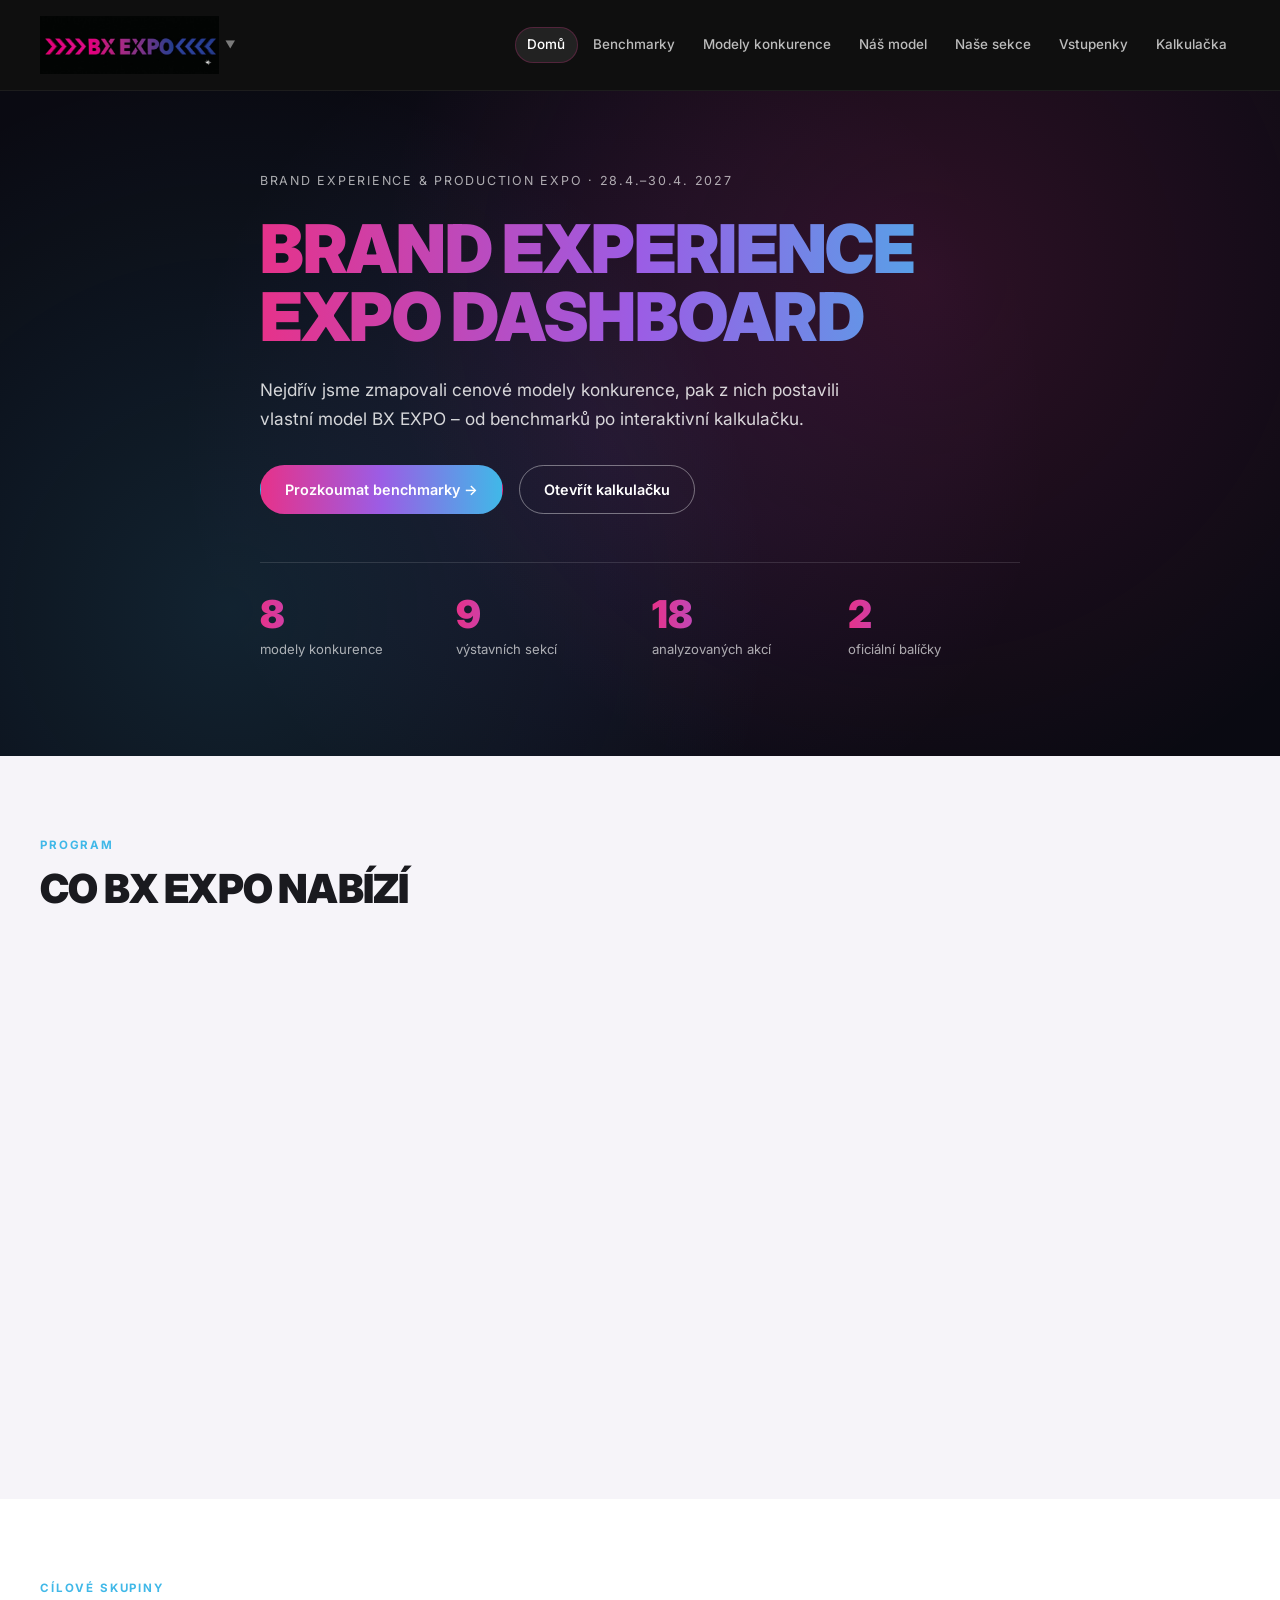
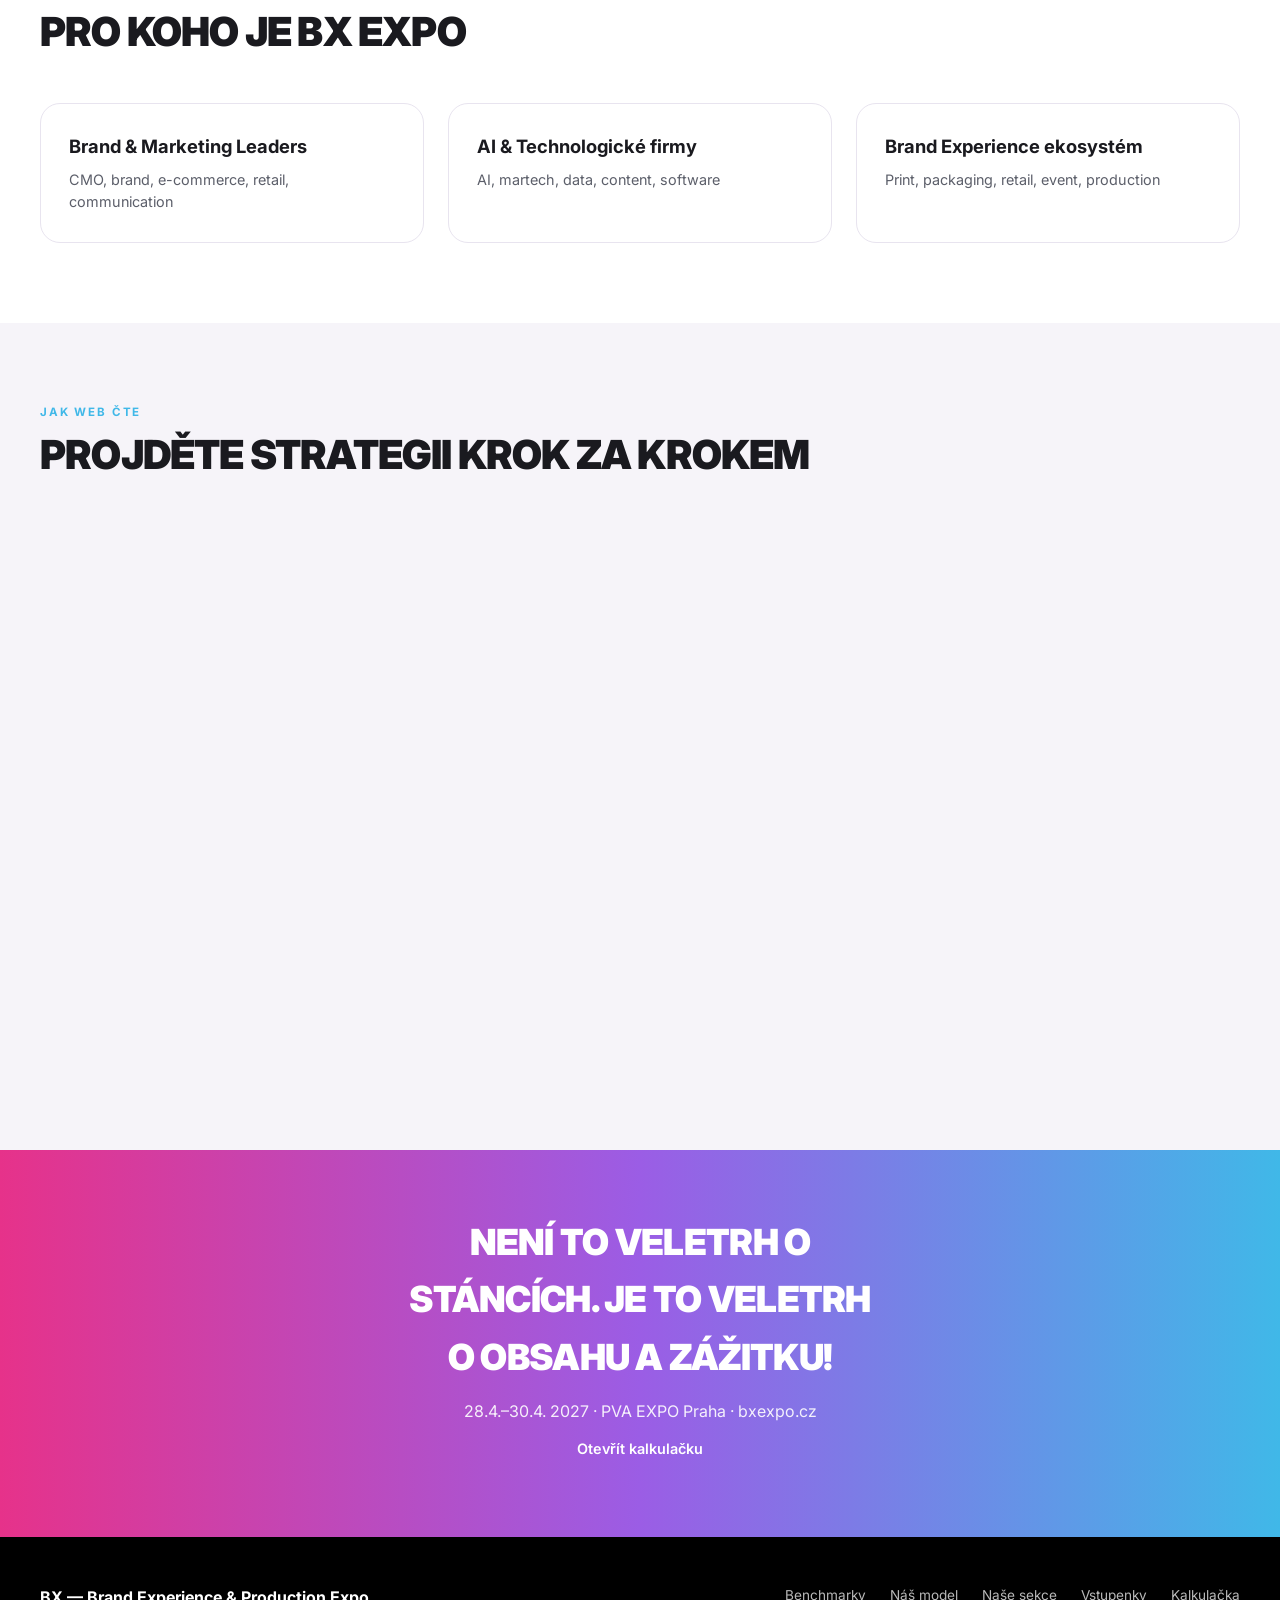
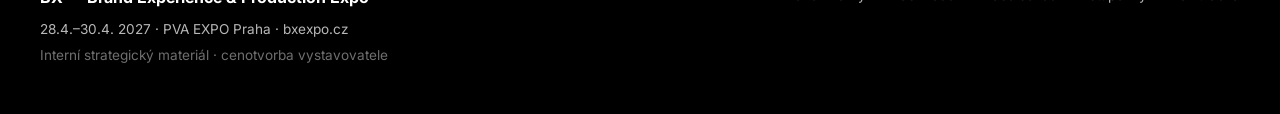
==== commit 07c3c2cc: "Auto-sync z Cursoru" ====
--- a/index.html
+++ b/index.html
@@ -1106,7 +1106,7 @@
 justify-content: flex-start;
 transition: border-color 0.2s, box-shadow 0.2s;
 }
-.flip-card:hover.flip-card-front {
+.flip-card:hover .flip-card-front {
 border-color: rgba(230,50,138,0.28);
 box-shadow: var(--shadow);
 }
@@ -1549,7 +1549,7 @@
 <div class="feature-grid">
 <div class="feature-card">
 <h3>Benchmarky</h3>
-<p>18 analyzovaných akcí – EuroShop, OMR, EMS, FESPA, WebExpo, Planeta AI, Marketing Festival a další. Přední veletrhy používají opakující se modely cenotvorby.</p>
+<p>19 analyzovaných akcí – EuroShop, OMR, EMS, FESPA, E-commerce Berlin, WebExpo, Planeta AI, Marketing Festival a další. Přední veletrhy používají opakující se modely cenotvorby.</p>
 </div>
 <div class="feature-card">
 <h3>Modely konkurence</h3>
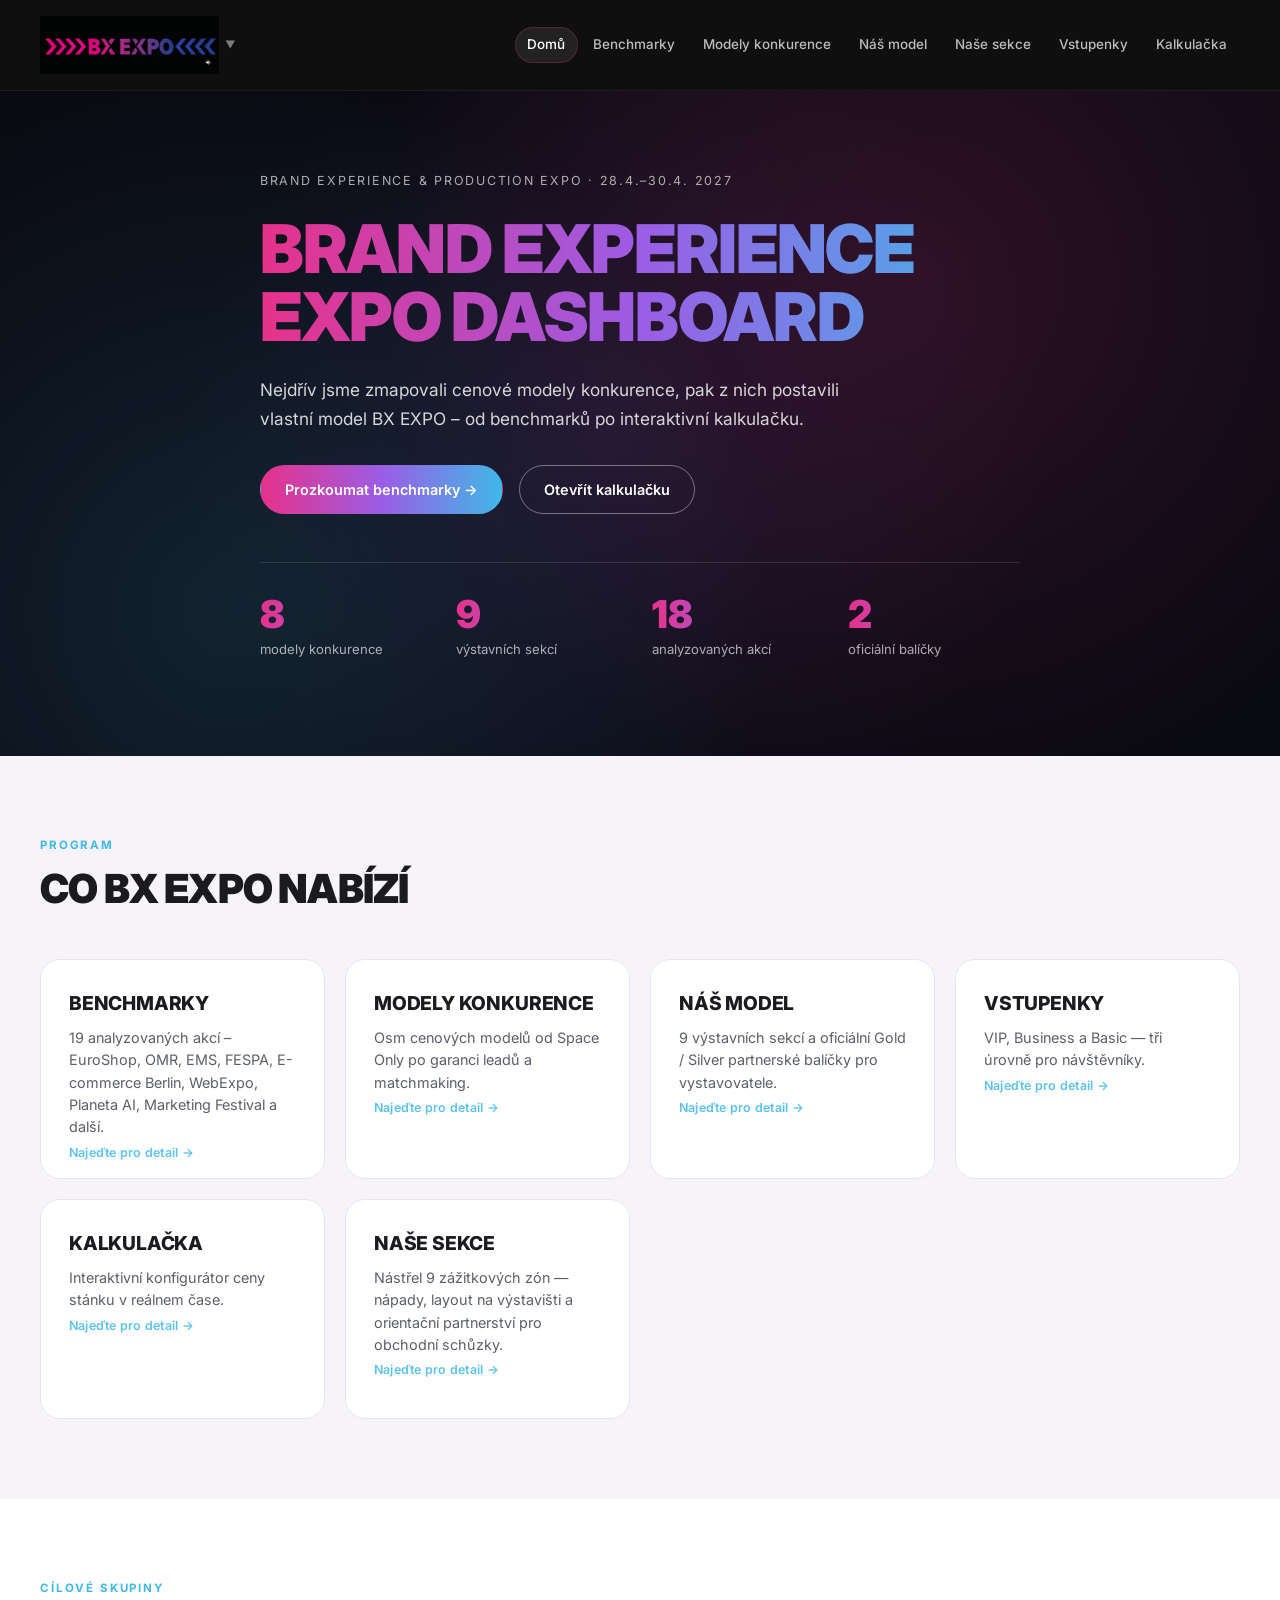
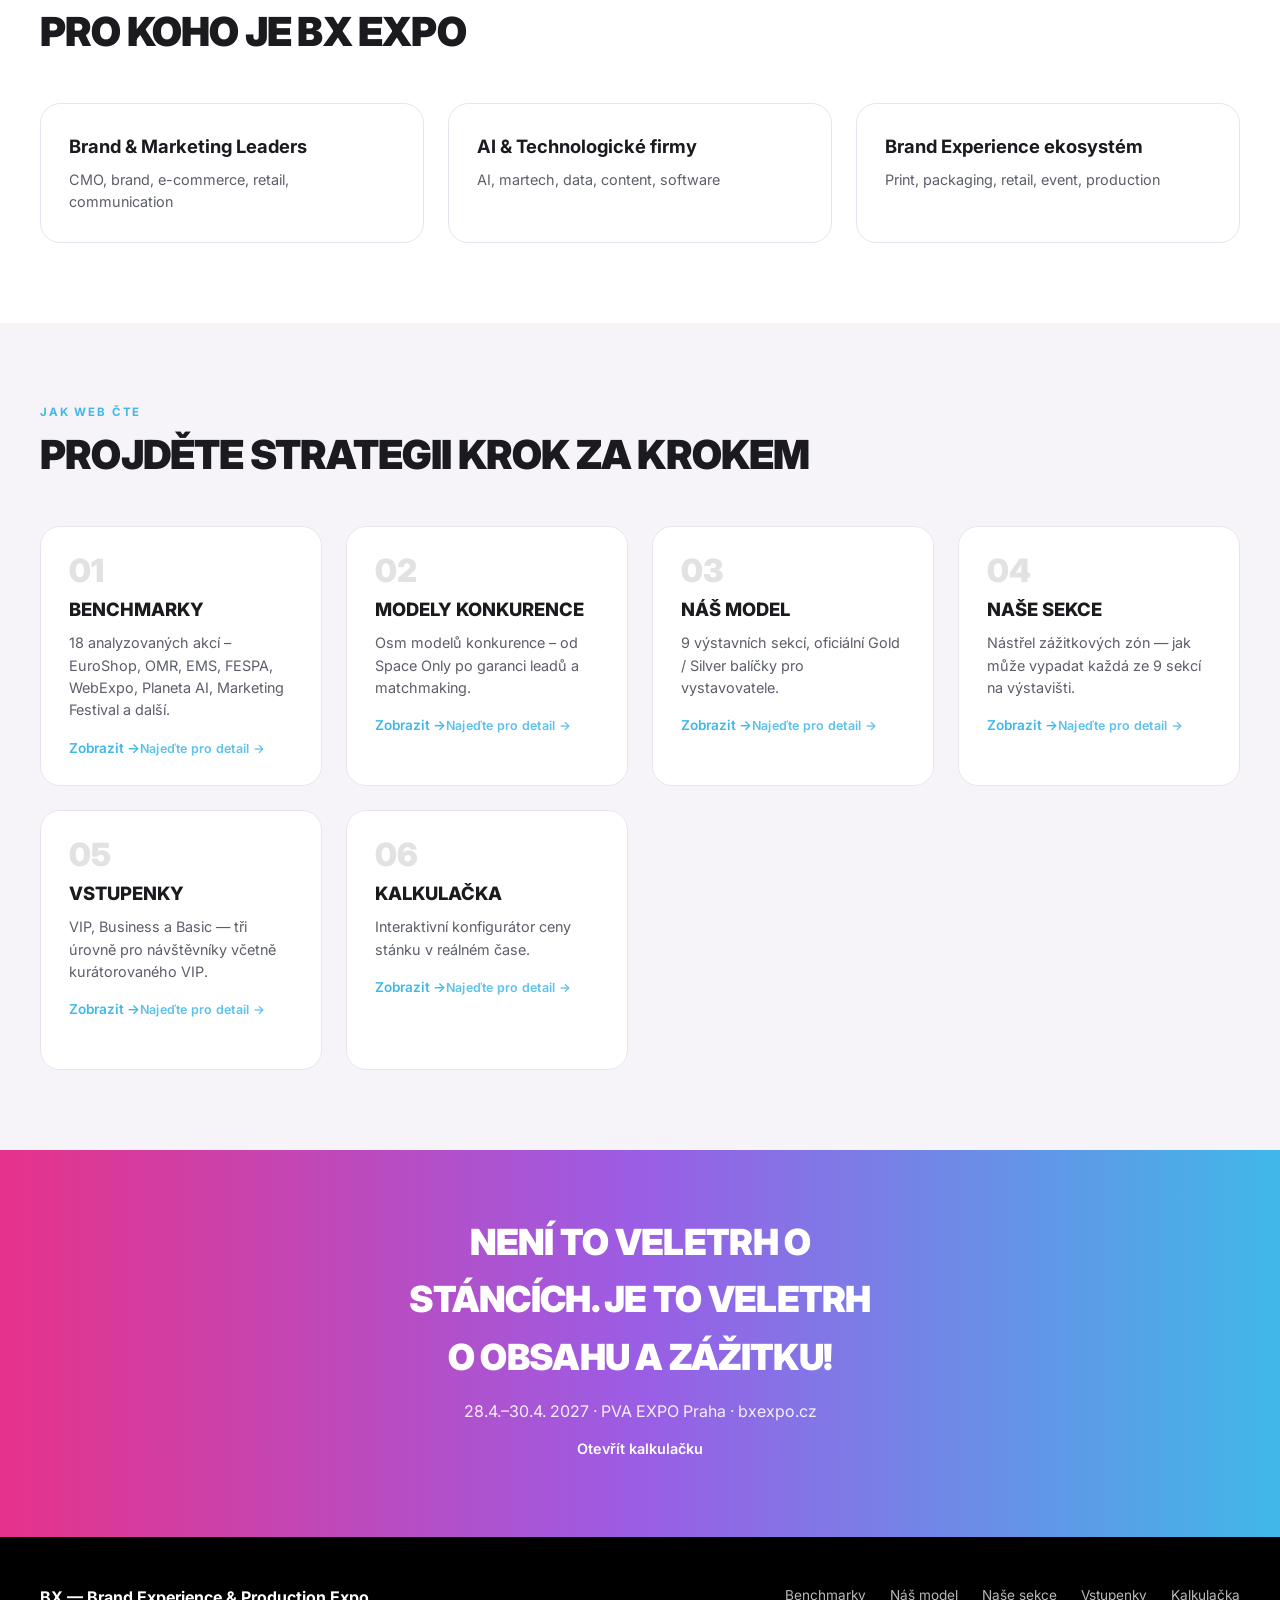
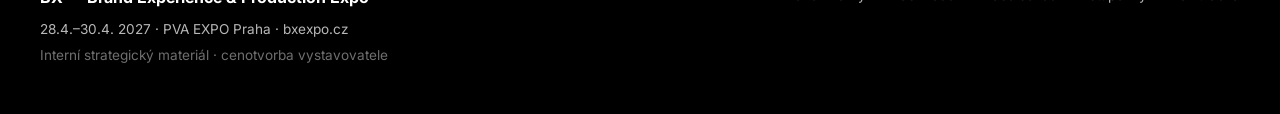
==== commit 416ccf04: "Auto-sync z Cursoru" ====
--- a/index.html
+++ b/index.html
@@ -1844,6 +1844,22 @@
 <a href="https://www.czechonlineexpo.cz/" target="_blank" rel="noreferrer" style="display:inline-block;margin-top:0.75rem;font-size:0.85rem;color:var(--accent);font-weight:600">Otevřít web →</a>
 </div>
 
+<div class="card" data-category="veletrh" data-benchmark-id="ecommerce-berlin">
+<div style="display:flex;justify-content:space-between;align-items:start;gap:0.5rem">
+<div><h3>E-commerce Berlin Expo</h3><p class="card-sub">Berlin</p></div>
+<span class="badge badge-i">veletrh</span>
+</div>
+<p style="margin-top:0.75rem">Největší německý B2B veletrh e-commerce – online výběr stánku z půdorysu, košík a rezervace přes web.</p>
+<ul class="benchmark-list">
+<li>Online výběr stánku z plánu haly</li>
+<li>Rezervace přes košík</li>
+<li>Account manager po potvrzení</li>
+<li>17.–18. 2. 2027 · Messe Berlin</li>
+</ul>
+<div class="insight-box"><strong>Insight:</strong> Self-service booking snižuje tření – vystavovatel vybere konkrétní pozici, smlouvu stejně finalizuje obchodník.</div>
+<a href="https://ecommerceberlin.com/exhibit" target="_blank" rel="noreferrer" style="display:inline-block;margin-top:0.75rem;font-size:0.85rem;color:var(--accent);font-weight:600">Otevřít web →</a>
+</div>
+
 <div class="card" data-category="festival" data-benchmark-id="mad-fest-london">
 <div style="display:flex;justify-content:space-between;align-items:start;gap:0.5rem">
 <div><h3>MAD//Fest London</h3><p class="card-sub">Londýn</p></div>
@@ -2007,6 +2023,7 @@
 <li>EuroShop S3 155 €/m²</li>
 <li>NRF Turnkey 1 130 €/m²</li>
 <li>OMR 9 m² od 250 000 Kč</li>
+<li>E-commerce Berlin online booking z půdorysu</li>
 </ul>
 <div class="insight-box"><strong>Insight:</strong> Standardizace = předvídatelné náklady a vysoká marže. Firmy bez vlastní stavební agentury platí za pohodlí.</div>
 </div>
@@ -3062,6 +3079,7 @@
 { id:'retail-summit', name:'Retail Summit', place:'Praha', category:'konference', month:3, dayStart:10, dayEnd:12, year:2026 },
 { id:'ems-las-vegas', name:'EMS Las Vegas', place:'Las Vegas', category:'konference', month:3, dayStart:18, dayEnd:20, year:2026 },
 { id:'czech-online-expo', name:'Czech Online Expo', place:'Praha', category:'veletrh', month:2, dayStart:2, dayEnd:4, year:2027 },
+{ id:'ecommerce-berlin', name:'E-commerce Berlin', place:'Berlin', category:'veletrh', month:2, dayStart:17, dayEnd:18, year:2027 },
 { id:'euroshop', name:'EuroShop', place:'Düsseldorf', category:'veletrh', month:2, dayStart:22, dayEnd:26, year:2026 },
 { id:'event-fest', name:'Event Fest EXPO', place:'Praha', category:'konference', month:4, dayStart:22, dayEnd:22, year:2026, note:'EXPO' },
 { id:'marketing-festival', name:'Marketing Festival', place:'Brno', category:'festival', month:4, dayStart:28, dayEnd:30, year:2027 },
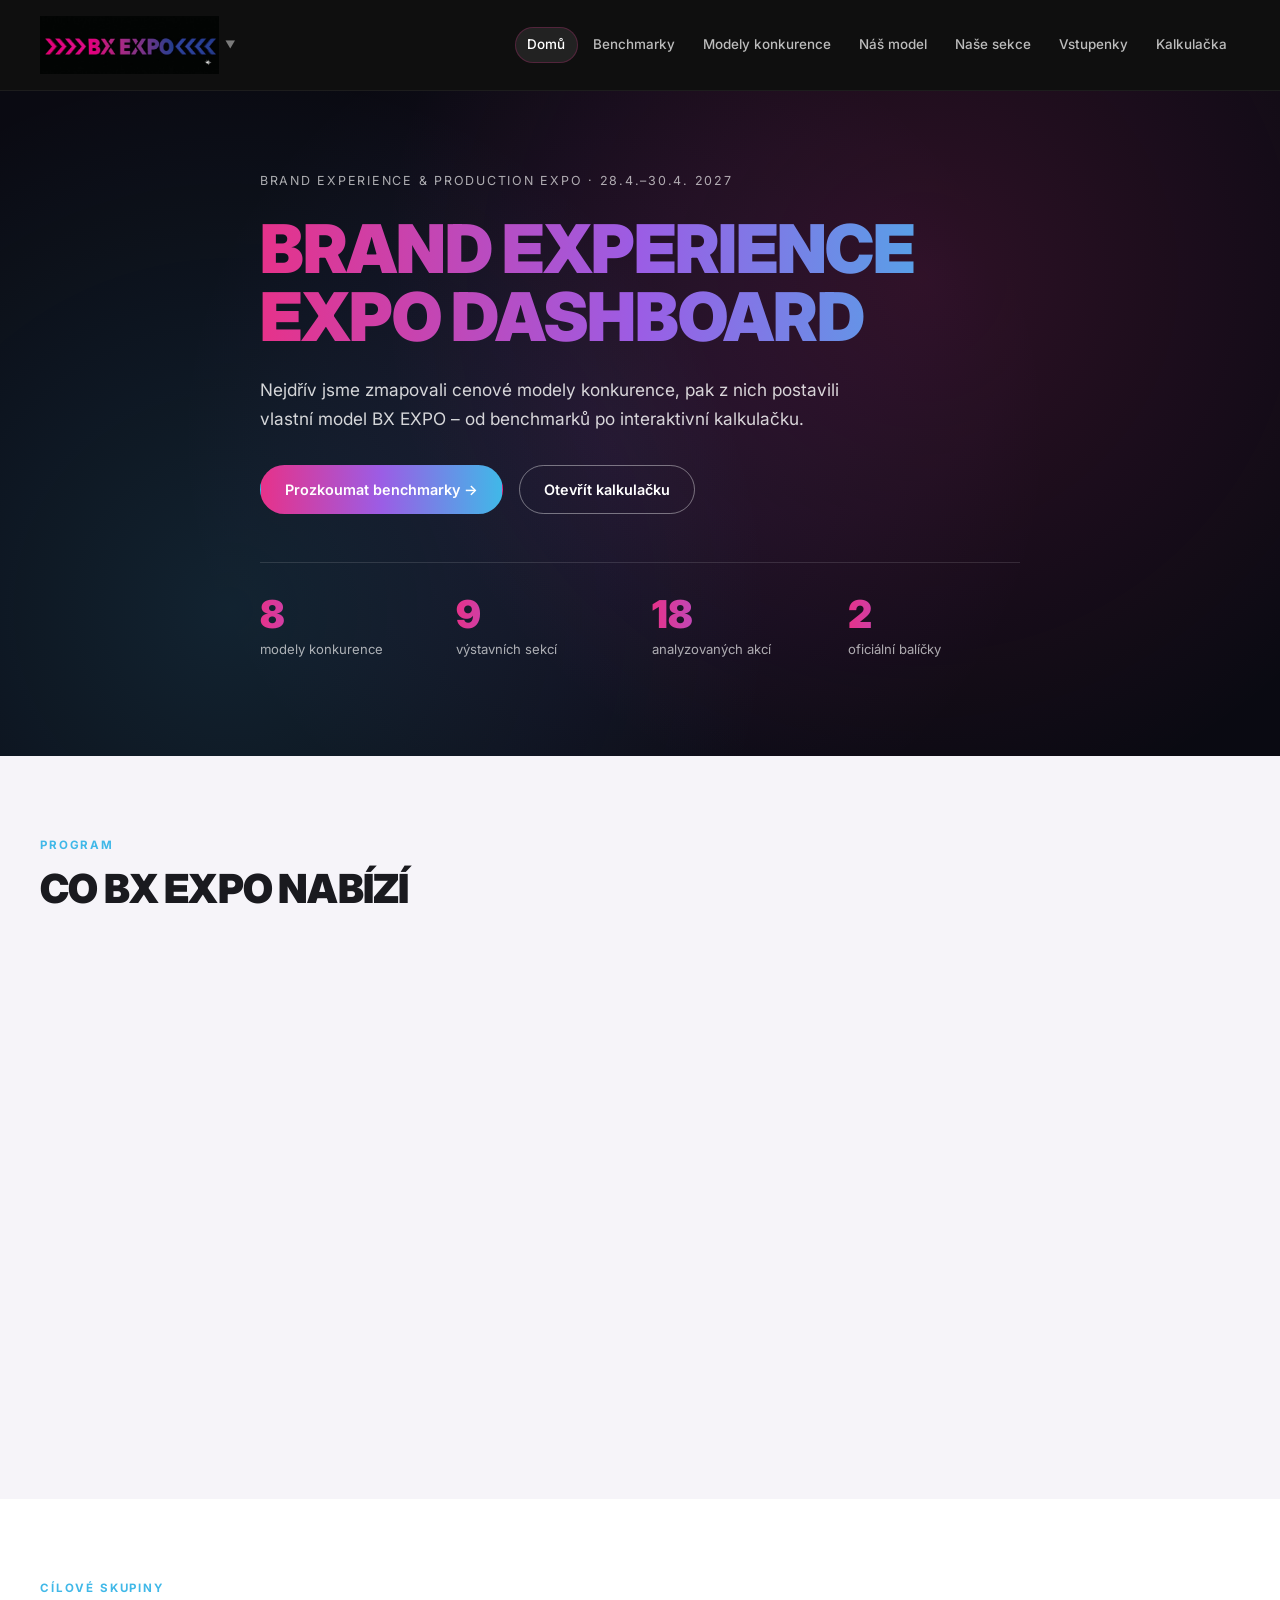
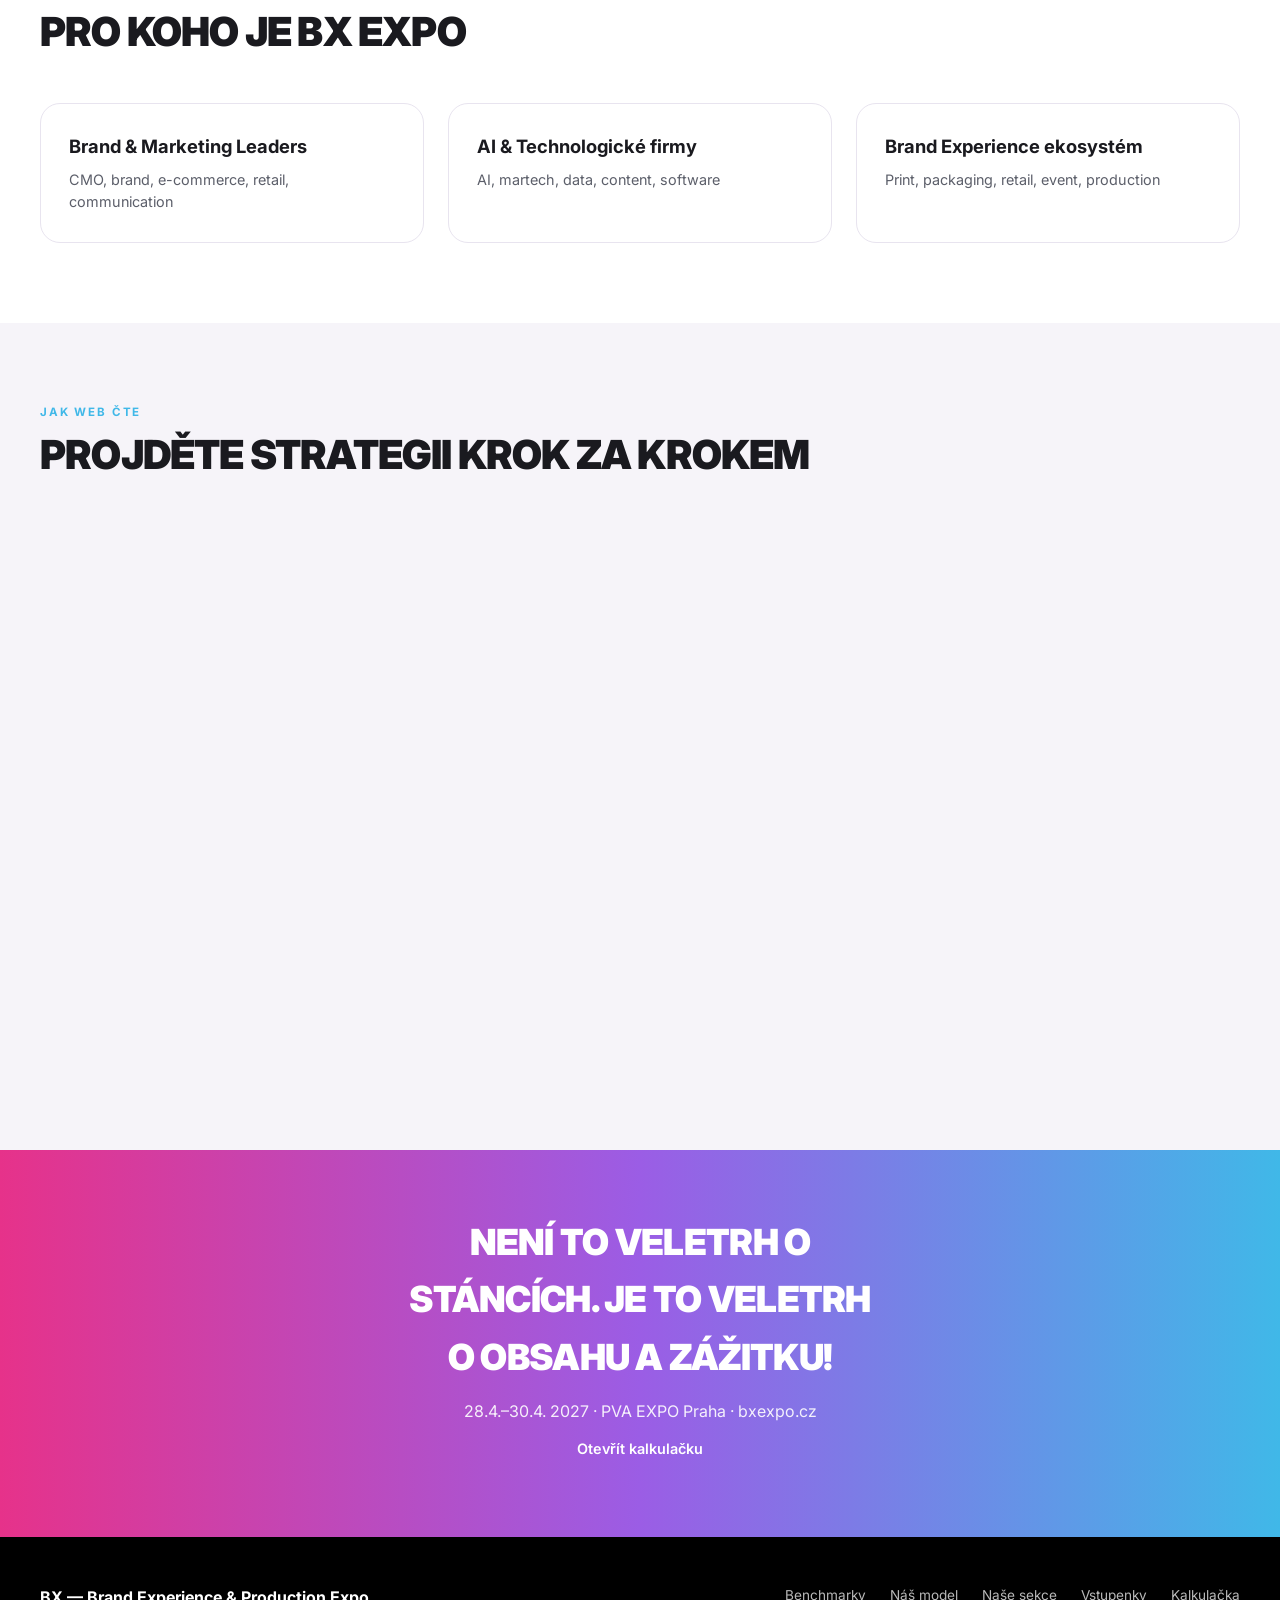
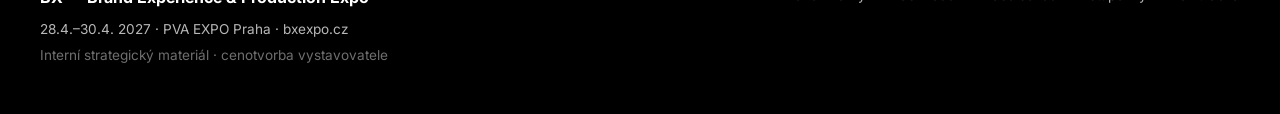
==== commit 25413adf: "Auto-sync z Cursoru" ====
--- a/index.html
+++ b/index.html
@@ -3078,7 +3078,7 @@
 const BENCHMARK_CALENDAR_EVENTS = [
 { id:'retail-summit', name:'Retail Summit', place:'Praha', category:'konference', month:3, dayStart:10, dayEnd:12, year:2026 },
 { id:'ems-las-vegas', name:'EMS Las Vegas', place:'Las Vegas', category:'konference', month:3, dayStart:18, dayEnd:20, year:2026 },
-{ id:'czech-online-expo', name:'Czech Online Expo', place:'Praha', category:'veletrh', month:2, dayStart:2, dayEnd:4, year:2027 },
+{ id:'czech-online-expo', name:'Czech Online Expo', place:'Praha', category:'veletrh', month:2, dayStart:3, dayEnd:4, year:2027 },
 { id:'ecommerce-berlin', name:'E-commerce Berlin', place:'Berlin', category:'veletrh', month:2, dayStart:17, dayEnd:18, year:2027 },
 { id:'euroshop', name:'EuroShop', place:'Düsseldorf', category:'veletrh', month:2, dayStart:22, dayEnd:26, year:2026 },
 { id:'event-fest', name:'Event Fest EXPO', place:'Praha', category:'konference', month:4, dayStart:22, dayEnd:22, year:2026, note:'EXPO' },
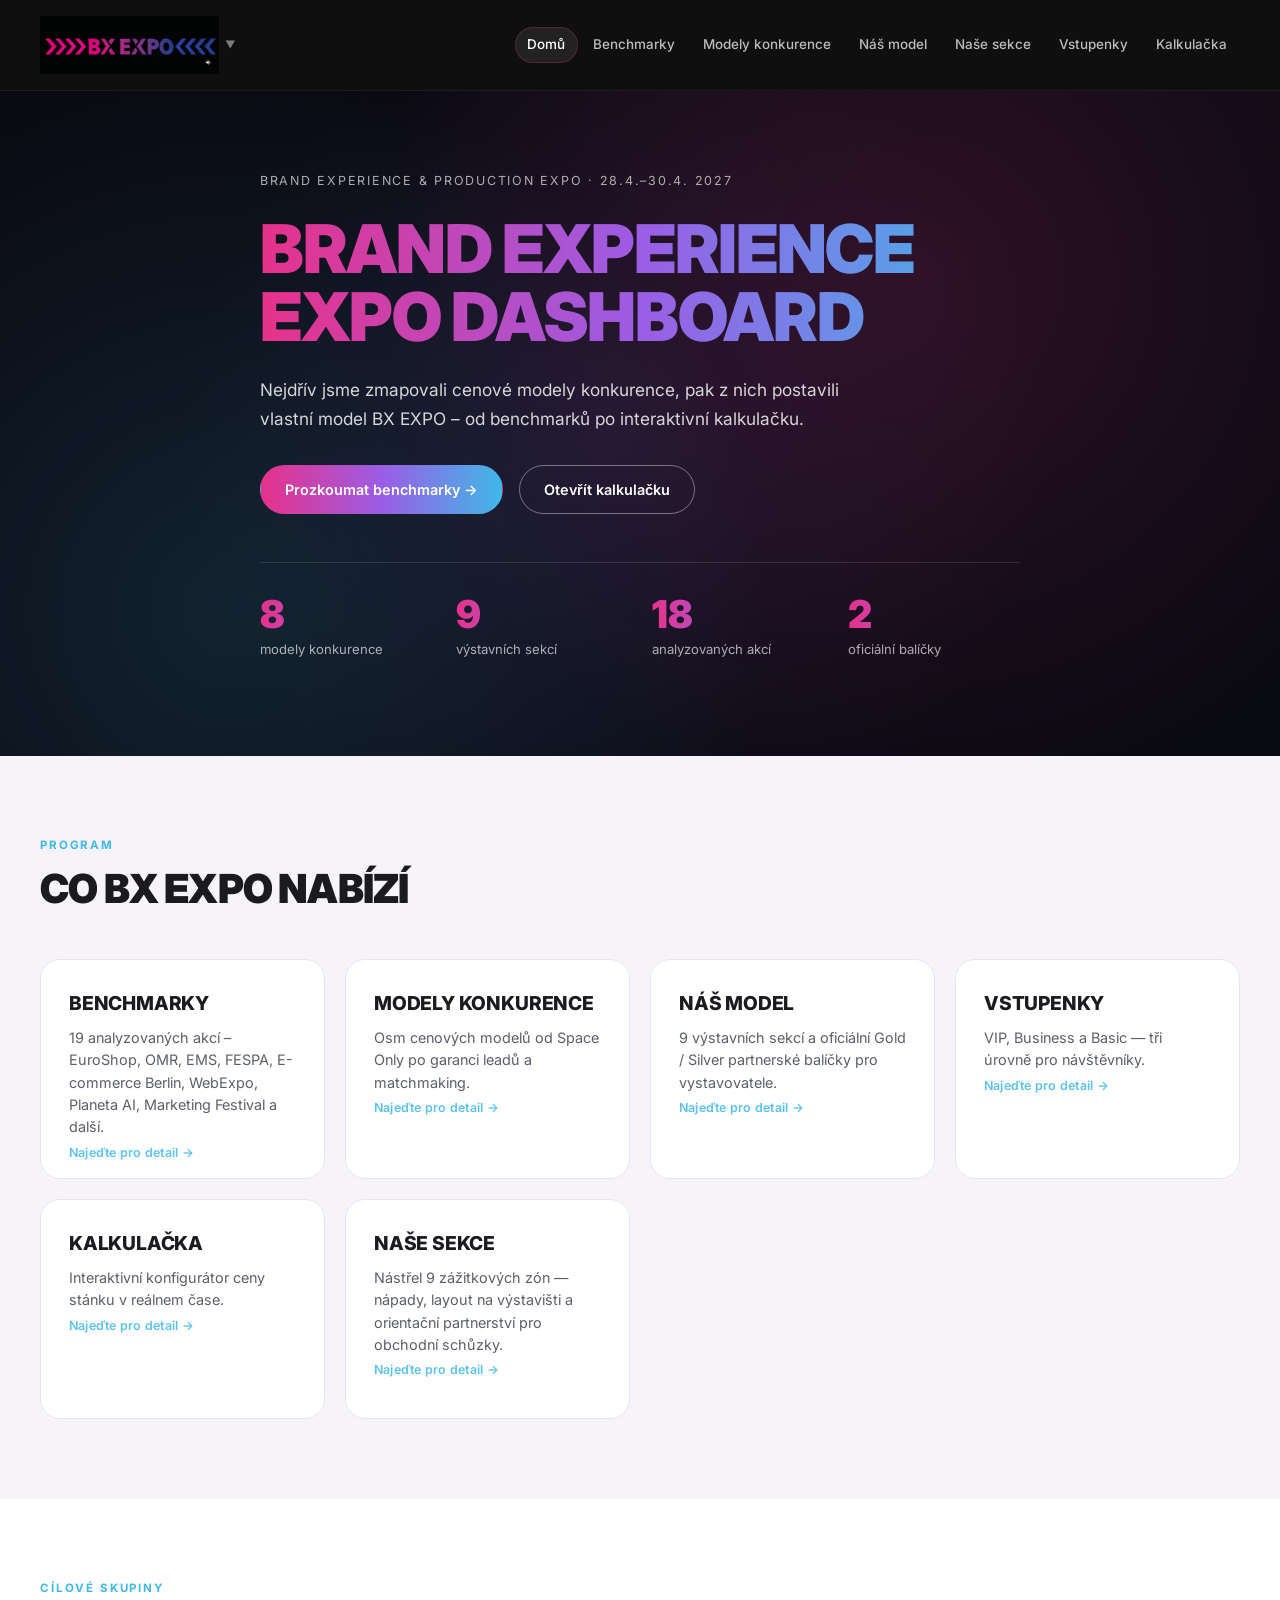
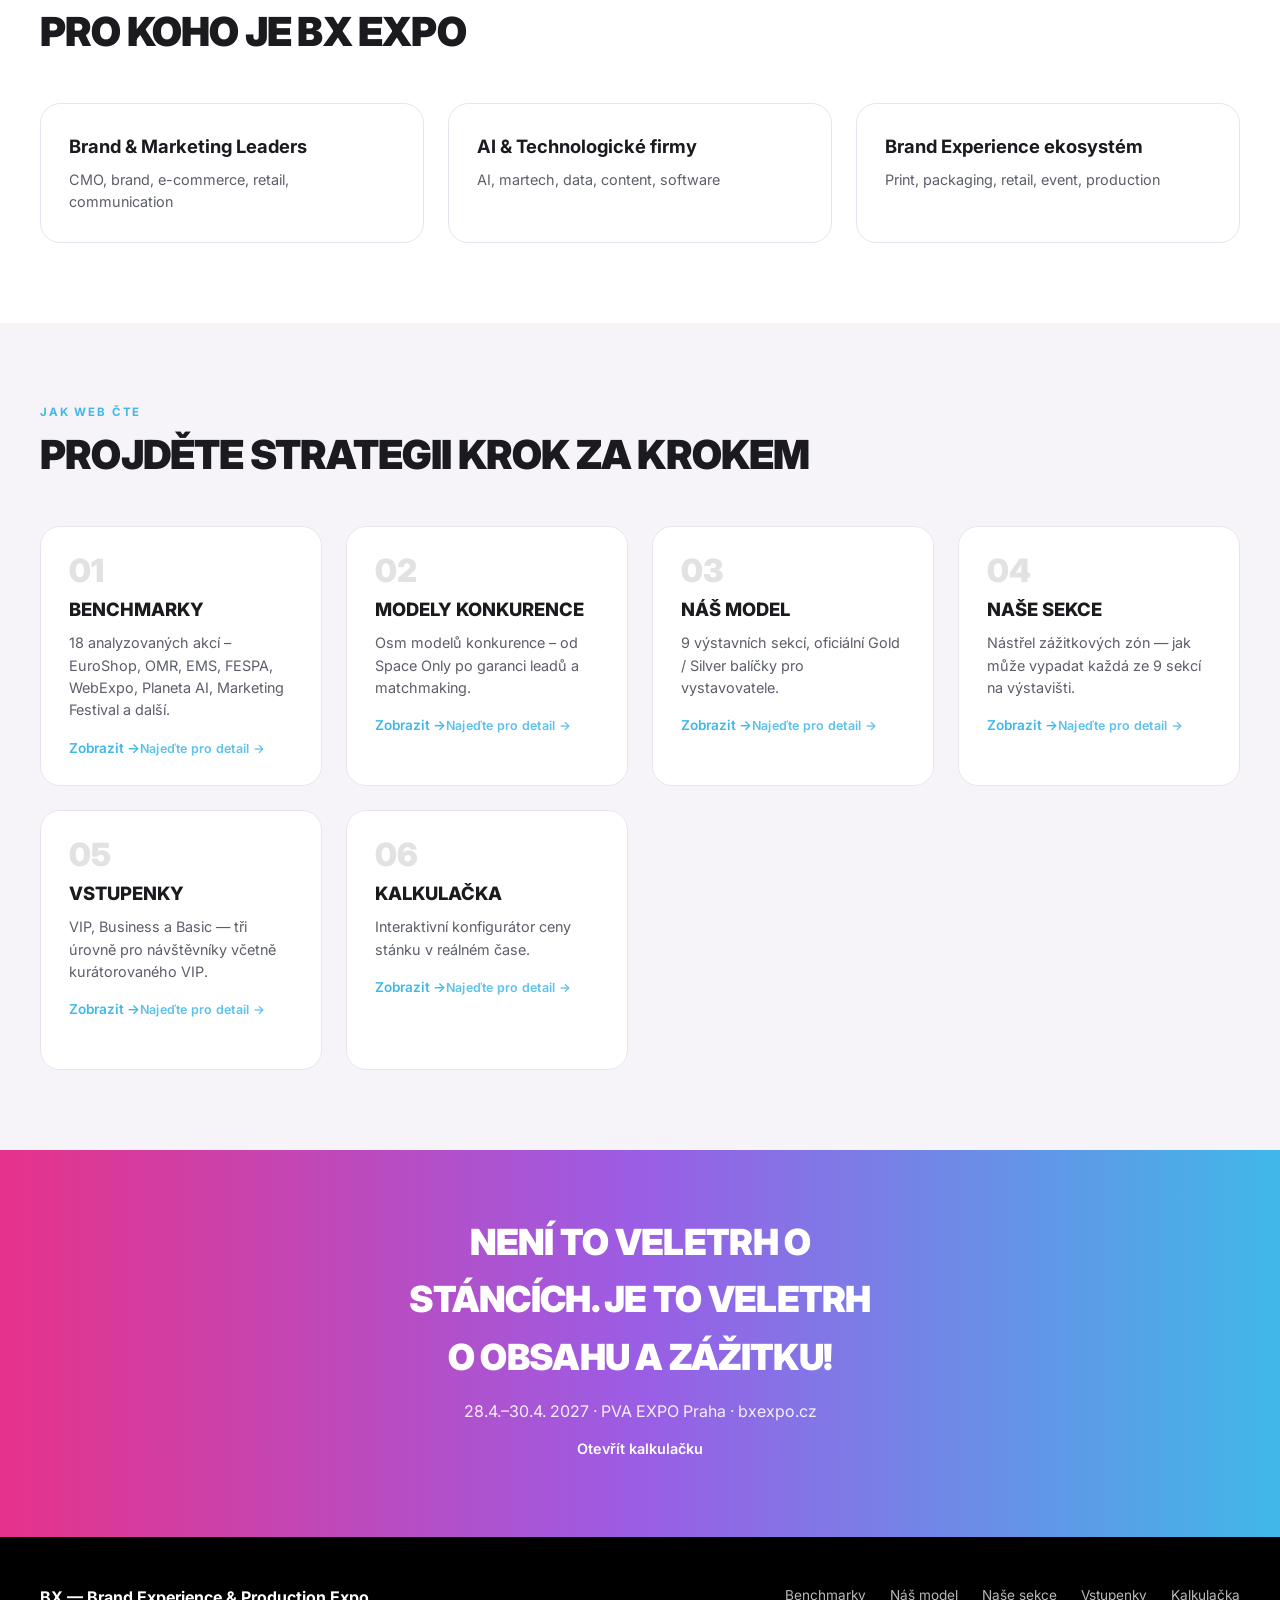
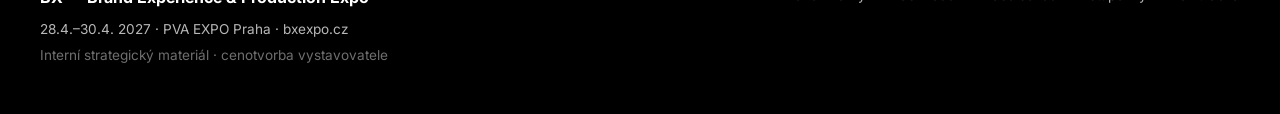
==== commit e18ed65b: "Auto-sync z Cursoru" ====
--- a/index.html
+++ b/index.html
@@ -3082,10 +3082,10 @@
 { id:'ecommerce-berlin', name:'E-commerce Berlin', place:'Berlin', category:'veletrh', month:2, dayStart:17, dayEnd:18, year:2027 },
 { id:'euroshop', name:'EuroShop', place:'Düsseldorf', category:'veletrh', month:2, dayStart:22, dayEnd:26, year:2026 },
 { id:'event-fest', name:'Event Fest EXPO', place:'Praha', category:'konference', month:4, dayStart:22, dayEnd:22, year:2026, note:'EXPO' },
-{ id:'marketing-festival', name:'Marketing Festival', place:'Brno', category:'festival', month:4, dayStart:28, dayEnd:30, year:2027 },
+{ id:'marketing-festival', name:'Marketing Festival', place:'Brno', category:'festival', month:4, dayStart:20, dayEnd:21, year:2027 },
 { id:'bx-expo', name:'BX EXPO', place:'PVA Praha', category:'bx', month:4, dayStart:28, dayEnd:30, year:2027, isBx:true },
 { id:'omr-festival', name:'OMR Festival', place:'Hamburk', category:'veletrh', month:5, dayStart:3, dayEnd:5, year:2026 },
-{ id:'fespa', name:'FESPA', place:'Evropa', category:'veletrh', month:5, dayStart:12, dayEnd:15, year:2026 },
+{ id:'fespa', name:'FESPA', place:'Barcelona', category:'veletrh', month:5, dayStart:19, dayEnd:22, year:2026 },
 { id:'webexpo', name:'WebExpo', place:'Praha', category:'konference', month:5, dayStart:26, dayEnd:28, year:2027 },
 { id:'shoptalk-europe', name:'Shoptalk Europe', place:'Barcelona', category:'konference', month:6, dayStart:9, dayEnd:11, year:2026 },
 { id:'mad-fest-london', name:'MAD//Fest', place:'Londýn', category:'festival', month:7, dayStart:8, dayEnd:10, year:2026 },
